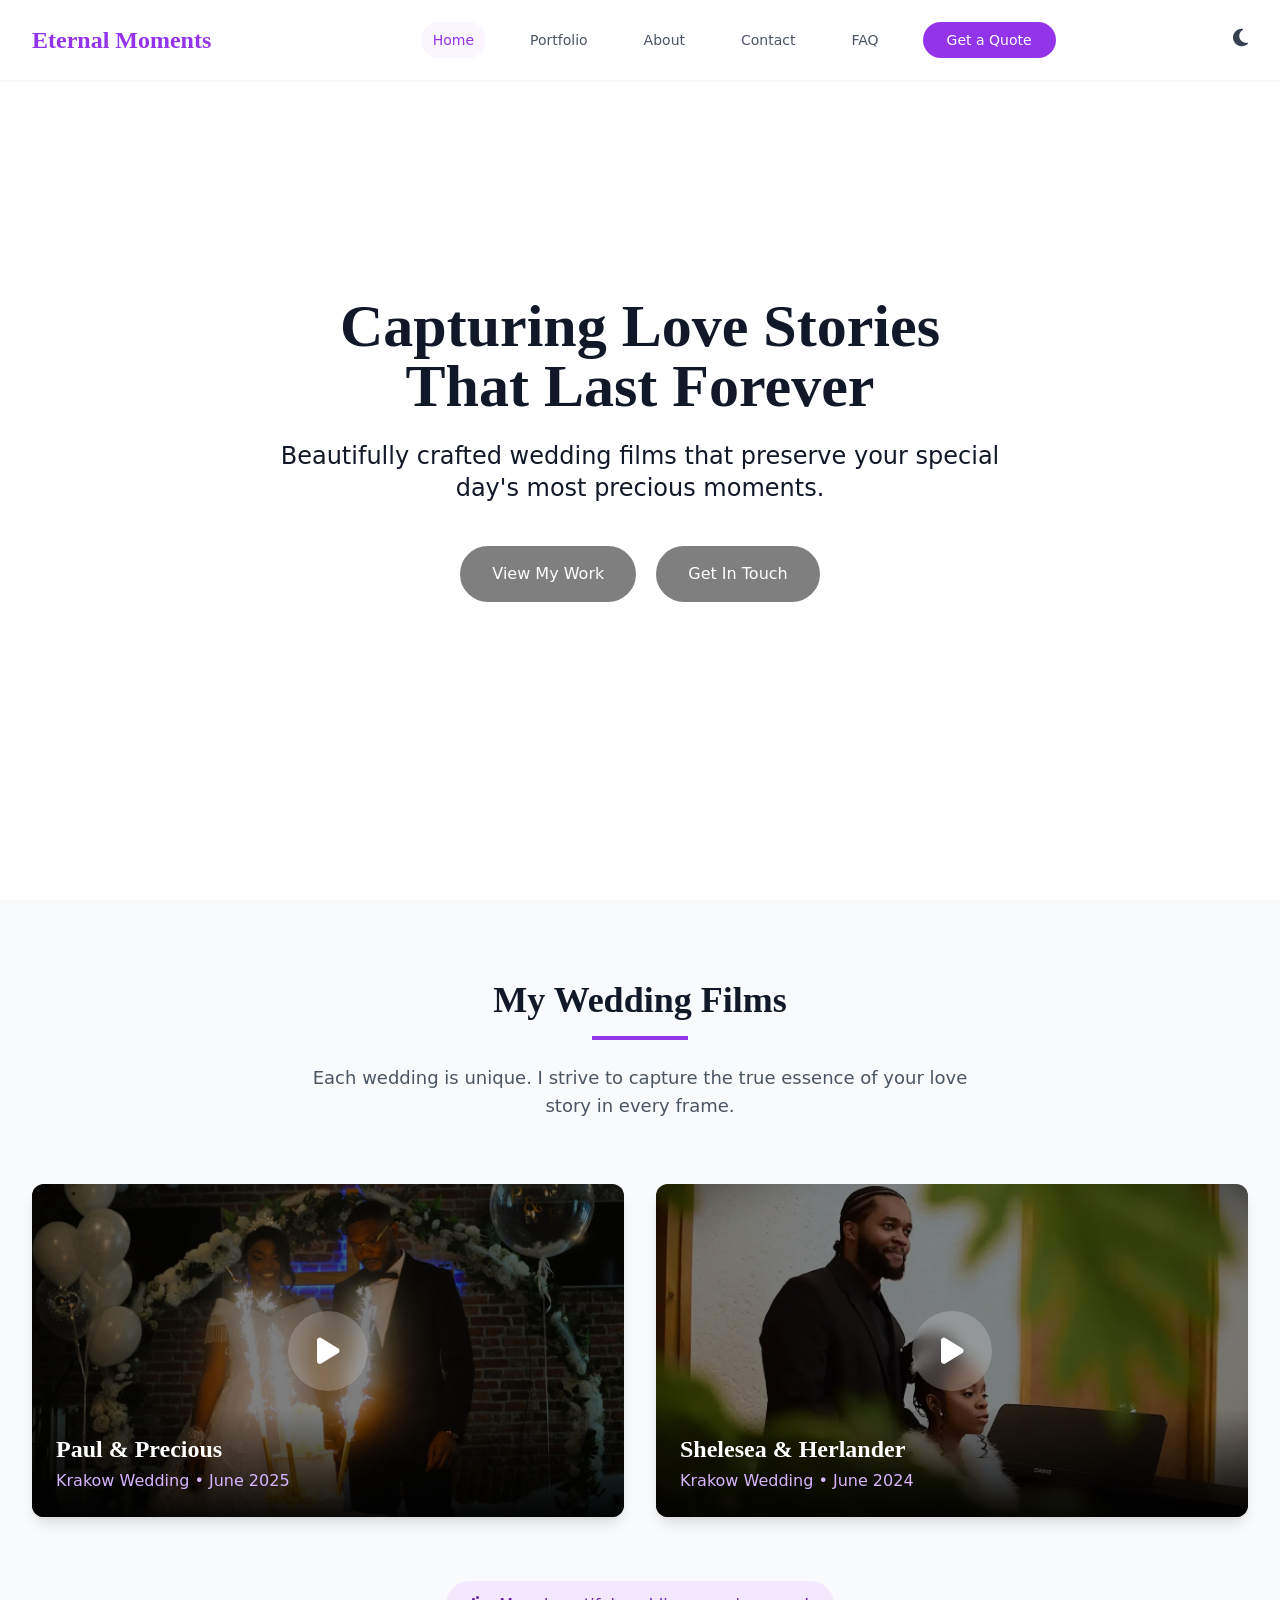
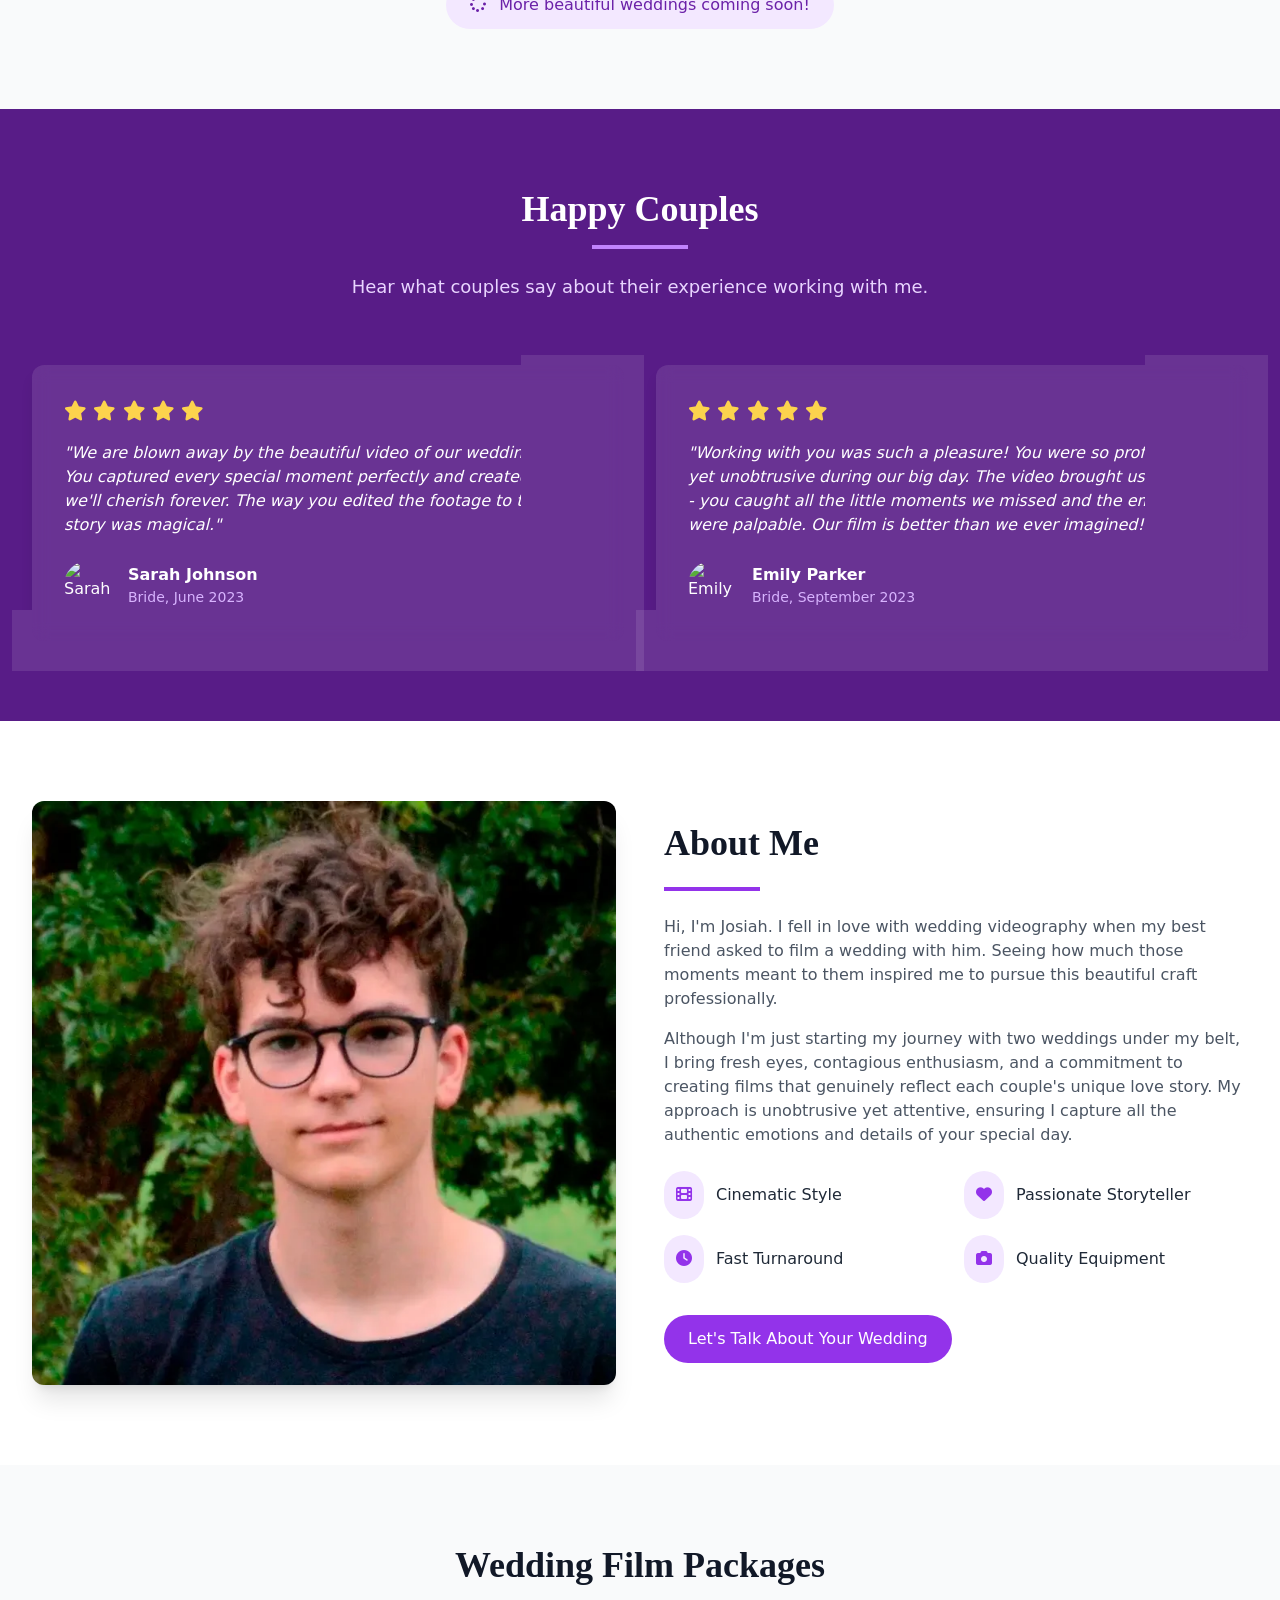
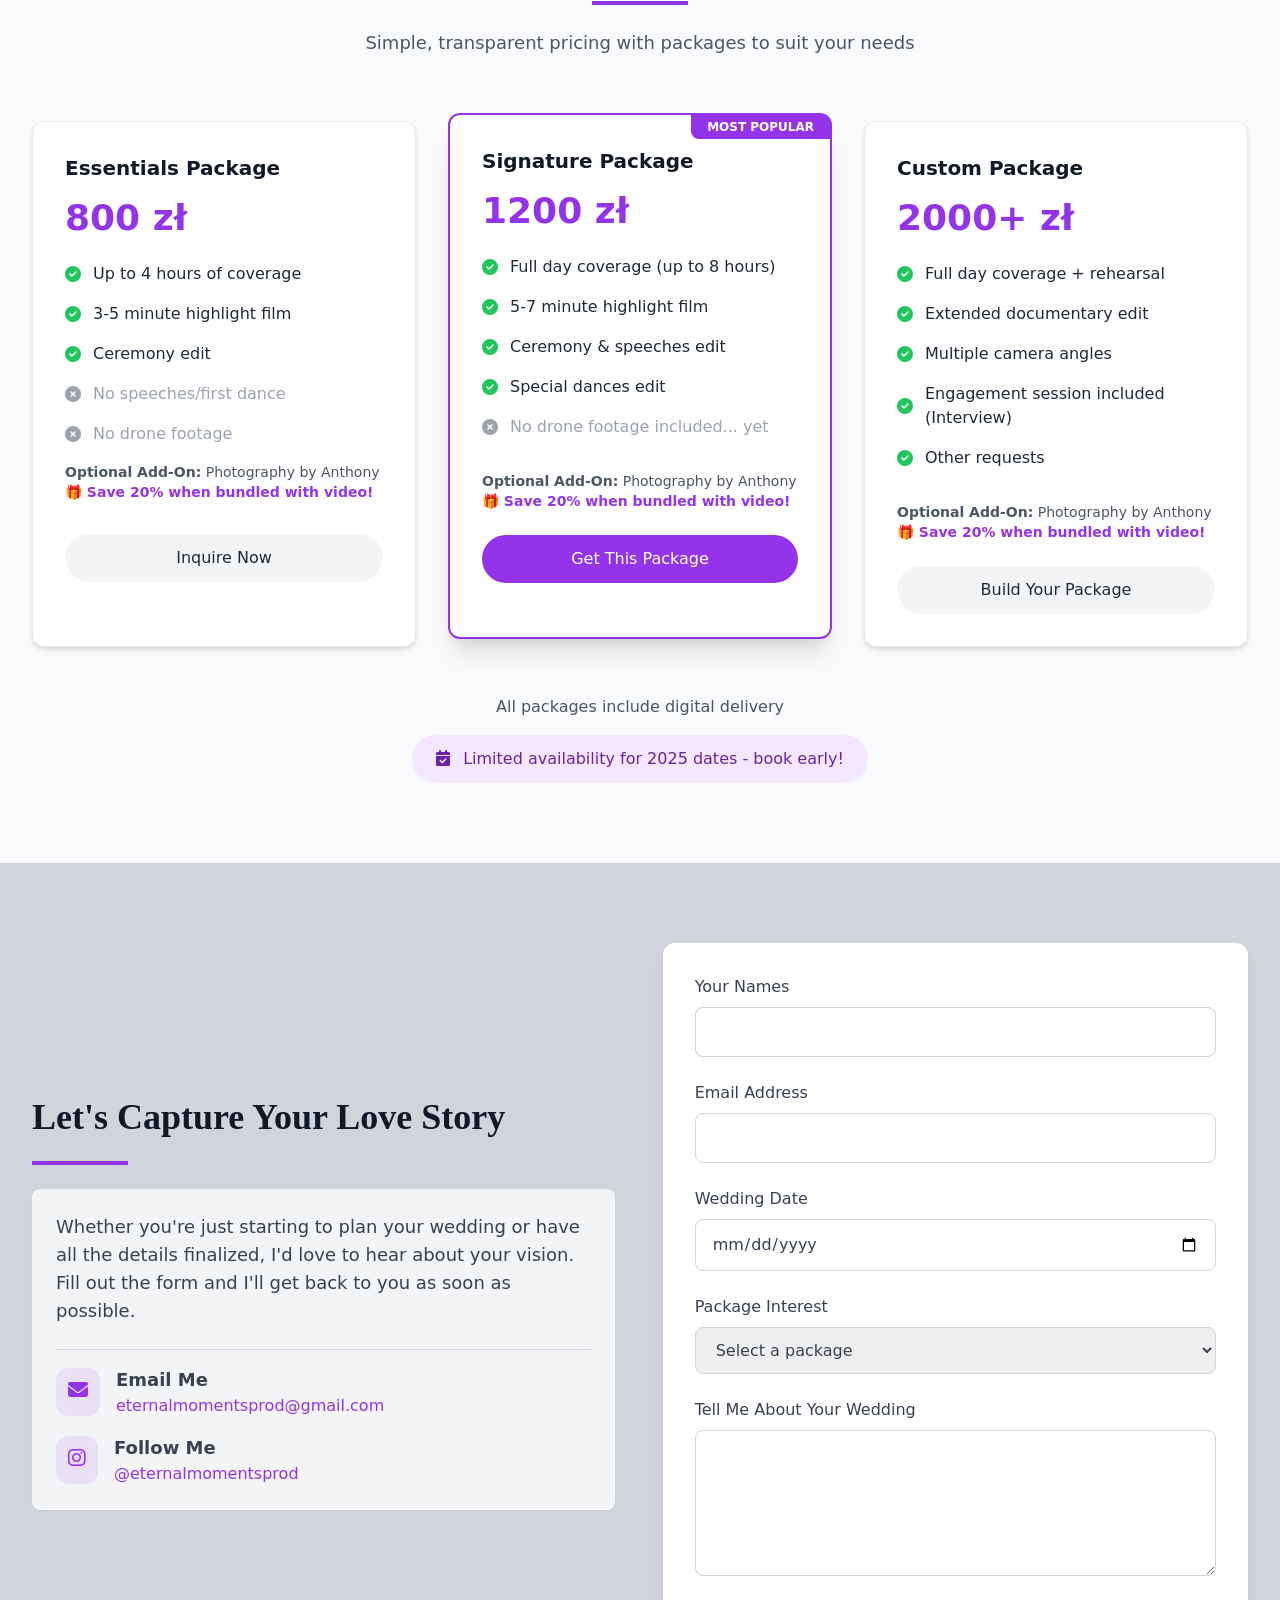
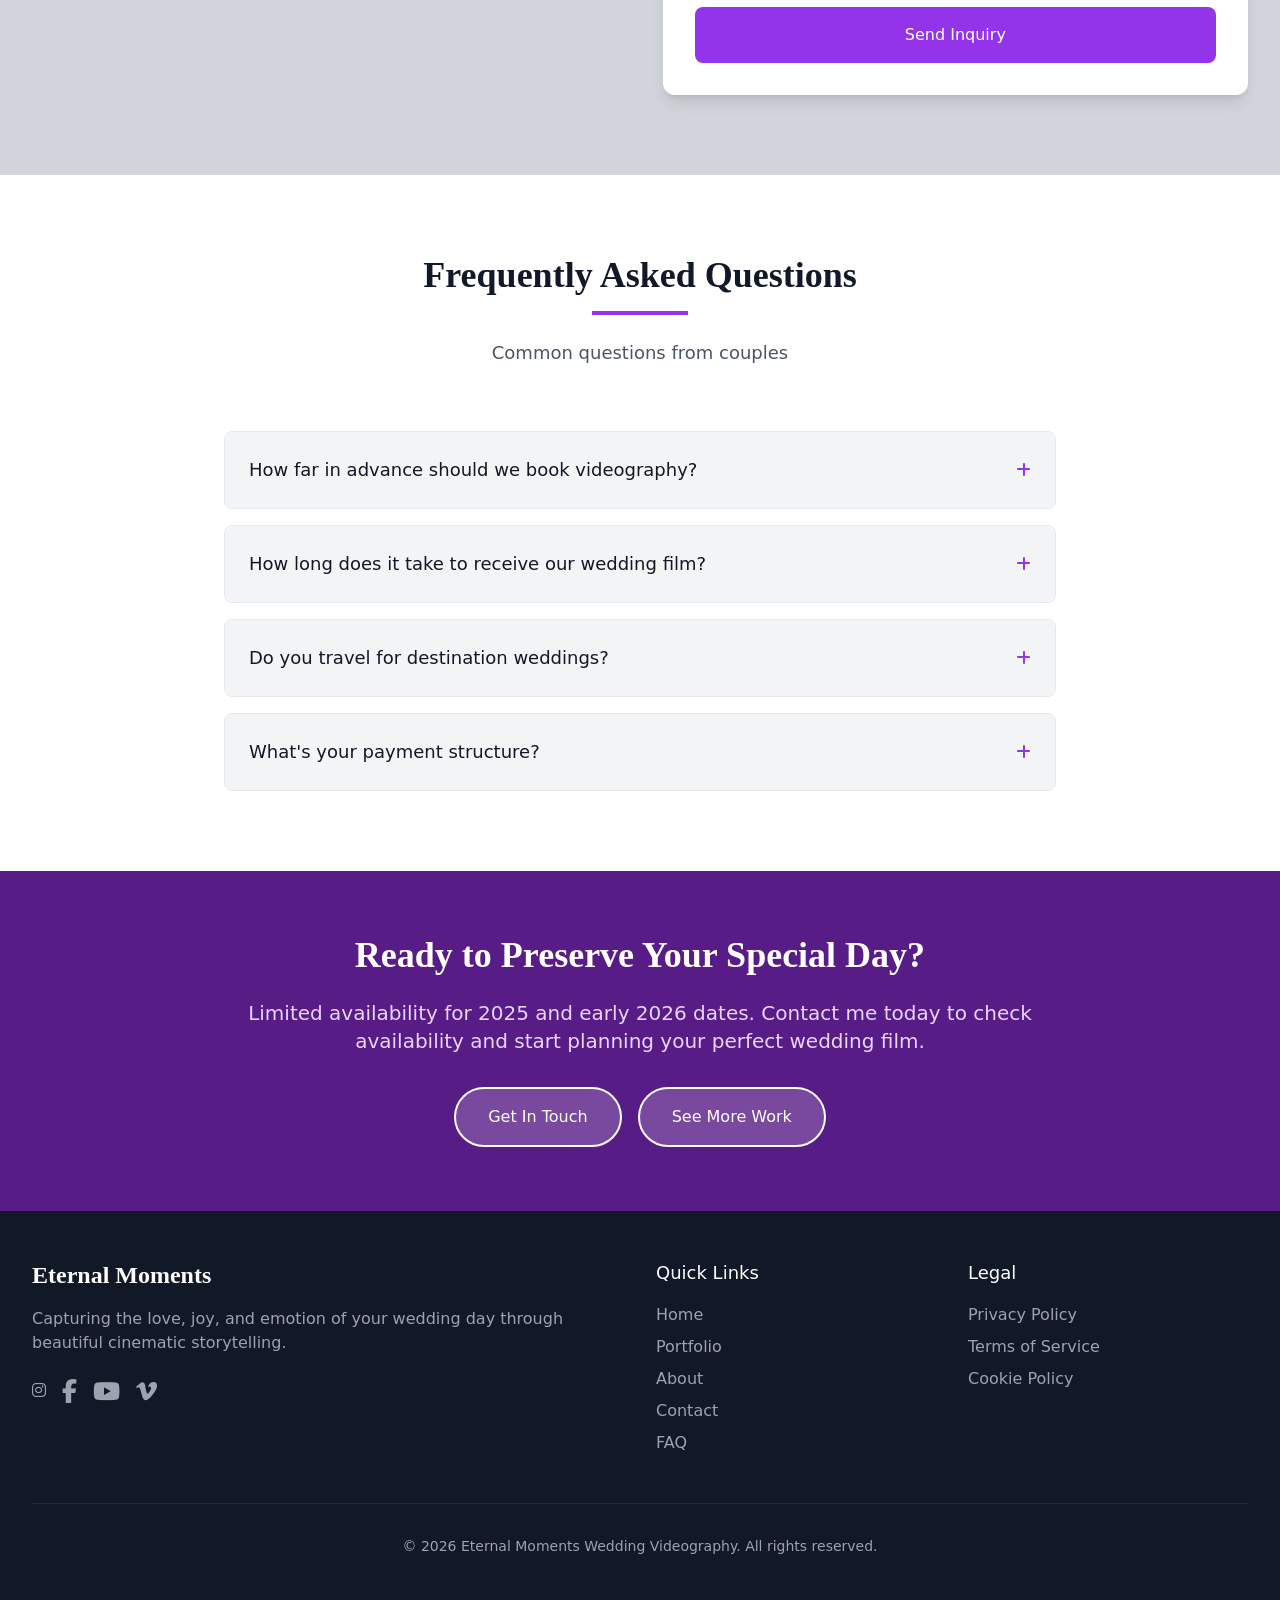
==== index.html @ 4bfccca3 "Add files via upload" ====
<!DOCTYPE html>
<html lang="en">
<head>
    <!-- SEO Meta Tags -->
    <meta name="description" content="Cinematic wedding videography in Krakow, Poland. Eternal Moments captures your love story in stunning detail. Available for destination weddings.">
    <meta name="keywords" content="wedding videographer, Krakow, cinematic wedding film, destination weddings, wedding video Poland, Eternal Moments">
    <meta name="author" content="Josiah at Eternal Moments">
    <meta name="robots" content="index, follow">

    <!-- Open Graph / Facebook -->
    <meta property="og:title" content="Eternal Moments Wedding Videography" />
    <meta property="og:description" content="Cinematic wedding videography based in Krakow. Let's capture your love story." />
    <meta property="og:image" content="https://eternalmomentsprod.github.io/Eternal-Moments/preview.jpg" />
    <meta property="og:url" content="https://eternalmomentsprod.github.io/Eternal-Moments/" />
    <meta property="og:type" content="website" />

    <!-- Twitter -->
    <meta name="twitter:card" content="summary_large_image" />
    <meta name="twitter:title" content="Eternal Moments Wedding Videography" />
    <meta name="twitter:description" content="Cinematic wedding videography in Krakow and beyond." />
    <meta name="twitter:image" content="https://eternalmomentsprod.github.io/Eternal-Moments/preview.webp" />


    <meta charset="UTF-8" />
    <meta name="viewport" content="width=device-width, initial-scale=1.0" />
    <title>Wedding Videographer in Krakow | Eternal Moments Cinematic Films</title>
    <!-- Load custom styles first -->
    <link rel="stylesheet" href="tailwind.css">
    <link rel="stylesheet" href="styles.css">
    


    <link rel="stylesheet" href="https://cdnjs.cloudflare.com/ajax/libs/font-awesome/6.4.0/css/all.min.css" />
</head>
<body class="font-sans bg-black text-white dark:bg-black dark:text-white">

    <!-- Navigation -->
    <nav class="fixed w-full bg-white/90 dark:bg-gray-800 backdrop-blur-sm z-50 shadow-sm">
        <div class="max-w-7xl mx-auto px-4 sm:px-6 lg:px-8">
            <div class="flex justify-between h-20 items-center">
                <div class="flex-shrink-0 flex items-center">
                    <span class="text-2xl font-serif font-bold text-purple-600 dark:text-purple-500" translate="no">Eternal Moments</span>
                </div>
                <div class="hidden md:block">
                    <div class="ml-10 flex items-center space-x-8">
                        <a href="#home" class="nav-link text-gray-600 dark:text-gray-600 rounded-full hover:text-purple-600 dark:hover:text-purple-600 px-3 py-2 text-sm font-medium">Home</a>
                        <a href="#portfolio" class="nav-link text-gray-600 dark:text-gray-600 rounded-full hover:text-purple-600 dark:hover:text-purple-600 px-3 py-2 text-sm font-medium">Portfolio</a>
                        <a href="#about" class="nav-link text-gray-600 dark:text-gray-600 rounded-full hover:text-purple-600 dark:hover:text-purple-600 px-3 py-2 text-sm font-medium">About</a>
                        <a href="#contact" class="nav-link text-gray-600 dark:text-gray-00 rounded-full hover:text-purple-600 dark:hover:text-purple-600 px-3 py-2 text-sm font-medium">Contact</a>
                        <a href="#faq" class="nav-link text-gray-600 dark:text-gray-00 rounded-full hover:text-purple-600 dark:hover:text-purple-600 px-3 py-2 text-sm font-medium">FAQ</a>
                        <a href="#contact" class="bg-purple-600 hover:bg-purple-700 text-white px-6 py-2 rounded-full text-sm font-medium transition duration-300">Get a Quote</a>
                    </div>
                </div>
                <div class="-mr-2 flex items-center space-x-4">
                    <button id="darkModeToggle" aria-label="Toggle dark mode" class="dark-mode-toggle p-2 rounded-md text-gray-700 dark:text-gray-200 hover:text-purple-600 hover:bg-gray-100 dark:hover:bg-gray-700 focus:outline-none">
                        <i class="fas fa-moon text-xl"></i>
                    </button>
                    <button type="button" aria-label="Open mobile menu" class="mobile-menu-button inline-flex items-center justify-center p-2 rounded-md text-gray-700 dark:text-gray-200 hover:text-purple-600 hover:bg-gray-100 dark:hover:bg-gray-700 focus:outline-none md:hidden">
                        <i class="fas fa-bars text-xl"></i>
                    </button>
                </div>
            </div>
        </div>
        
        <!-- Mobile menu -->
        <div class="mobile-menu hidden md:hidden absolute w-full bg-white dark:bg-gray-700 shadow-lg z-50">
            <div class="px-2 pt-2 pb-3 space-y-1 sm:px-3">
                <a href="#home" class="nav-link block px-3 py-2 rounded-md text-base font-medium text-gray-600 hover:text-purple-600 hover:bg-purple-50">Home</a>
                <a href="#portfolio" class="nav-link block px-3 py-2 rounded-md text-base font-medium text-gray-600 hover:text-purple-600 hover:bg-purple-50">Portfolio</a>
                <a href="#about" class="nav-link block px-3 py-2 rounded-md text-base font-medium text-gray-600 hover:text-purple-600 hover:bg-purple-50">About</a>
                <a href="#contact" class="nav-link block px-3 py-2 rounded-md text-base font-medium text-gray-600 hover:text-purple-600 hover:bg-purple-50">Contact</a>
                <a href="#faq" class="nav-link block px-3 py-2 rounded-md text-base font-medium text-gray-600 hover:text-purple-600 hover:bg-purple-50">FAQ</a>
                <a href="#contact" class="nav-link block px-3 py-2 rounded-md text-base font-medium text-gray-600 hover:text-purple-600 hover:bg-purple-50">Get a Quote</a>
            </div>
        </div>
    </nav>

    <!-- Hero Section -->
    <header id="home" class="relative min-h-screen flex items-center justify-center">
        <div class="absolute inset-0 bg-black/30 dark:bg-black/70">
             <div class="absolute inset-0 bg-gradient-to-br 
                from-white/5 via-black/20 to-black/40 
                dark:from-black/60 dark:via-black/70 dark:to-black/90 
                mix-blend-overlay">
            </div>  
        </div>


        <!-- Container Wrap -->
        <div class="relative z-10 w-full">
            <div class="max-w-7xl mx-auto px-4 sm:px-6 lg:px-8 text-center">
            <h1 class="text-4xl md:text-5xl lg:text-6xl font-serif font-bold text-gray-900 dark:text-white mb-6 leading-tight" translate="no">
                Capturing Love Stories <br>That Last Forever
            </h1>
            <p class="text-xl md:text-2xl text-gray-900 dark:text-white mb-10 max-w-3xl mx-auto">
                Beautifully crafted wedding films that preserve your special day's most precious moments.
            </p>
            <div class="flex flex-col sm:flex-row justify-center gap-4">
                <a href="#portfolio" class="px-8 bg-black/50 py-4 black:bg-white/50 hover:bg-purple-600 backdrop-blur text-white rounded-full font-medium transition duration-300 border-2 border-white">
                View My Work
                </a>
                <a href="#contact" class="px-8 bg-black/50 py-4 black:bg-white/50 hover:bg-purple-600 backdrop-blur text-white rounded-full font-medium transition duration-300 border-2 border-white">
                Get In Touch
                </a>
            </div>
            </div>
        </div>

  <div class="absolute bottom-12 left-1/2 transform -translate-x-1/2 animate-bounce">
    <a href="#portfolio" class="text-white" aria-label="Jump to Portfolio section">
        <span class="sr-only">Portfolio</span>
        <i class="fas fa-chevron-down text-2xl"></i>
    </a>
  </div>
</header>

    <!-- Portfolio Section -->
    <section id="portfolio" class="py-20 bg-gray-50 dark:bg-gray-800 text-gray-800 dark:text-gray-100">
        <div class="max-w-7xl mx-auto px-4 sm:px-6 lg:px-8">
            <div class="text-center mb-16">
                <h2 class="text-3xl md:text-4xl font-serif font-bold text-gray-900 dark:text-white mb-4">My Wedding Films</h2>
                <div class="w-24 h-1 bg-purple-600 mx-auto mb-6"></div>
                <p class="text-lg text-gray-600 dark:text-gray-400 max-w-2xl mx-auto">
                    Each wedding is unique. I strive to capture the true essence of your love story in every frame.
                </p>
            </div>
            
            <div class="grid grid-cols-1 md:grid-cols-2 gap-8">
                <!-- Wedding 1 -->
                <div class="video-preview relative rounded-xl overflow-hidden shadow-lg bg-gray-100">
                    <img src="images/paul-precious.webp" 
                          alt="Paul & Precious Wedding" width="1280" height="720" loading="lazy">
                    <div class="absolute inset-0 bg-black/50 flex items-center justify-center">
                        <button class="play-btn relative" aria-label="Play video: Paul & Precious" onclick="openModal('paul-precious-video')">
                            <div class="w-20 h-20 bg-white/20 backdrop-blur rounded-full flex items-center justify-center">
                                <i class="fas fa-play text-3xl text-white"></i>
                            </div>
                        </button>
                    </div>
                    <div class="absolute bottom-0 left-0 right-0 p-6 text-white bg-gradient-to-t from-black/90 to-transparent dark:from-black/70">
                        <h3 class="text-2xl font-serif font-bold mb-1">Paul & Precious</h3>
                        <p class="text-purple-300">Krakow Wedding • June 2025</p>
                    </div>
                </div>
                
                <!-- Wedding 2 -->
                <div class="video-preview relative rounded-xl overflow-hidden shadow-lg bg-gray-100">
                    <img src="images/shelsea-herlander.webp" 
                         alt="Shelesea & Herlander" width="1280" height="720" loading="lazy">
                    <div class="absolute inset-0 bg-black/50 flex items-center justify-center">
                        <button class="play-btn relative" aria-label="Play video: Shelesea & Herlander" onclick="openModal('Shelesea & Herlander')">
                            <div class="w-20 h-20 bg-white/20 backdrop-blur rounded-full flex items-center justify-center">
                                <i class="fas fa-play text-3xl text-white"></i>
                            </div>
                        </button>
                    </div>
                    <div class="absolute bottom-0 left-0 right-0 p-6 text-white bg-gradient-to-t from-black/90 to-transparent dark:from-black/70">
                        <h3 class="text-2xl font-serif font-bold mb-1">Shelesea & Herlander</h3>
                        <p class="text-purple-300">Krakow Wedding • June 2024</p>
                    </div>
                </div>
            </div>
            
            <!-- Coming Soon Placeholder -->
            <div class="text-center mt-16">
                <div class="inline-block px-6 py-3 bg-purple-100 text-purple-800 rounded-full font-medium">
                    <i class="fas fa-spinner fa-spin mr-2"></i> More beautiful weddings coming soon!
                </div>
            </div>
        </div>
    </section>

    <!-- Testimonials Section -->
    <section class="py-20 bg-purple-900 text-white dark:bg-purple-950 dark:text-white">
        <div class="max-w-7xl mx-auto px-4 sm:px-6 lg:px-8">
            <div class="text-center mb-16">
                <h2 class="text-3xl md:text-4xl font-serif font-bold mb-4">Happy Couples</h2>
                <div class="w-24 h-1 bg-purple-400 mx-auto mb-6"></div>
                <p class="text-lg text-purple-200 max-w-2xl mx-auto">
                    Hear what couples say about their experience working with me.
                </p>
            </div>
            
            <div class="grid grid-cols-1 md:grid-cols-2 gap-8">
                <div class="bg-white/10 backdrop-blur p-8 rounded-xl shadow-lg hover:shadow-xl transition duration-300 dark:bg-white/5">
                    <div class="flex items-center mb-4">
                        <div class="text-amber-300 text-xl mr-1">
                            <i class="fas fa-star"></i>
                            <i class="fas fa-star"></i>
                            <i class="fas fa-star"></i>
                            <i class="fas fa-star"></i>
                            <i class="fas fa-star"></i>
                        </div>
                    </div>
                    <p class="italic text-white mb-6">
                        "We are blown away by the beautiful video of our wedding day! You captured every special moment perfectly and created a film we'll cherish forever. The way you edited the footage to tell our story was magical."
                    </p>
                    <div class="flex items-center">
                        <img class="w-12 h-12 rounded-full mr-4 object-cover" src="https://randomuser.me/api/portraits/women/43.jpg" alt="Sarah">
                        <div>
                            <h4 class="font-bold">Sarah Johnson</h4>
                            <p class="text-purple-300 text-sm">Bride, June 2023</p>
                        </div>
                    </div>
                </div>
                
                <div class="bg-white/10 backdrop-blur p-8 rounded-xl shadow-lg hover:shadow-xl transition duration-300 dark:bg-white/5">

                    <div class="flex items-center mb-4">
                        <div class="text-amber-300 text-xl mr-1">
                            <i class="fas fa-star"></i>
                            <i class="fas fa-star"></i>
                            <i class="fas fa-star"></i>
                            <i class="fas fa-star"></i>
                            <i class="fas fa-star"></i>
                        </div>
                    </div>
                    <p class="italic text-white mb-6">
                        "Working with you was such a pleasure! You were so professional yet unobtrusive during our big day. The video brought us to tears - you caught all the little moments we missed and the emotions were palpable. Our film is better than we ever imagined!"
                    </p>
                    <div class="flex items-center">
                        <img class="w-12 h-12 rounded-full mr-4 object-cover" src="https://randomuser.me/api/portraits/women/65.jpg" alt="Emily">
                        <div>
                            <h4 class="font-bold">Emily Parker</h4>
                            <p class="text-purple-300 text-sm">Bride, September 2023</p>
                        </div>
                    </div>
                </div>
            </div>
        </div>
    </section>

    <!-- About Section -->
    <section id="about" class="py-20 bg-white dark:bg-gray-900 text-gray-800 dark:text-gray-100">
        <div class="max-w-7xl mx-auto px-4 sm:px-6 lg:px-8">
            <div class="md:flex items-center gap-12">
                <div class="md:w-1/2 mb-10 md:mb-0">
                    <img src="images/videographer.webp" 
                         alt="Videographer working" width="720" height="720" loading="lazy" class="w-full h-auto rounded-xl shadow-xl">
                </div>
                <div class="md:w-1/2">
                    <h2 class="text-3xl md:text-4xl font-serif font-bold text-gray-900 dark:text-white mb-6">About Me</h2>
                    <div class="w-24 h-1 bg-purple-600 mb-6"></div>
                    <p class="text-gray-600 dark:text-gray-300 mb-4">
                        Hi, I'm Josiah. I fell in love with wedding videography when my best friend asked to film a wedding with him. Seeing how much those moments meant to them inspired me to pursue this beautiful craft professionally.
                    </p>
                    <p class="text-gray-600 dark:text-gray-300 mb-6">
                        Although I'm just starting my journey with two weddings under my belt, I bring fresh eyes, contagious enthusiasm, and a commitment to creating films that genuinely reflect each couple's unique love story. My approach is unobtrusive yet attentive, ensuring I capture all the authentic emotions and details of your special day.
                    </p>
                    <div class="grid grid-cols-2 gap-4 mb-8">
                        <div class="flex items-center">
                            <div class="bg-purple-100 p-3 rounded-full mr-3 dark:bg-purple-800/30">
                                <i class="fas fa-film text-purple-600"></i>
                            </div>
                            <span class="font-medium">Cinematic Style</span>
                        </div>
                        <div class="flex items-center">
                            <div class="bg-purple-100 p-3 rounded-full mr-3 dark:bg-purple-800/30">
                                <i class="fas fa-heart text-purple-600"></i>
                            </div>
                            <span class="font-medium">Passionate Storyteller</span>
                        </div>
                        <div class="flex items-center">
                            <div class="bg-purple-100 p-3 rounded-full mr-3 dark:bg-purple-800/30">
                                <i class="fas fa-clock text-purple-600"></i>
                            </div>
                            <span class="font-medium">Fast Turnaround</span>
                        </div>
                        <div class="flex items-center">
                            <div class="bg-purple-100 p-3 rounded-full mr-3 dark:bg-purple-800/30">
                                <i class="fas fa-camera text-purple-600"></i>
                            </div>
                            <span class="font-medium">Quality Equipment</span>
                        </div>
                    </div>
                    <a href="#contact" class="inline-block px-6 py-3 bg-purple-600 hover:bg-purple-700 text-white rounded-full font-medium transition duration-300">
                        Let's Talk About Your Wedding
                    </a>
                </div>
            </div>
        </div>
    </section>

    <!-- Pricing Section -->
    <section class="py-20 bg-gray-50 dark:bg-gray-800 text-gray-800 dark:text-gray-100">
        <div class="max-w-7xl mx-auto px-4 sm:px-6 lg:px-8">
            <div class="text-center mb-16">
                <h2 class="text-3xl md:text-4xl font-serif font-bold text-gray-900 dark:text-white mb-4">Wedding Film Packages</h2>
                <div class="w-24 h-1 bg-purple-600 mx-auto mb-6"></div>
                <p class="text-lg text-gray-600 dark:text-gray-200 max-w-2xl mx-auto">
                    Simple, transparent pricing with packages to suit your needs
                </p>
            </div>
            
            <div class="grid grid-cols-1 md:grid-cols-3 gap-8">
                <div class="bg-white p-8 rounded-xl shadow-md hover:shadow-xl transition duration-300 border border-gray-200 dark:bg-gray-800 dark:border-gray-700">
                    <h3 class="text-xl font-bold text-gray-900 dark:text-gray-200 mb-4">Essentials Package</h3>
                    <div class="text-4xl font-bold text-purple-600 mb-6">800 zł</div>
                    <ul class="space-y-4 mb-8">
                        <li class="flex items-center">
                            <i class="fas fa-check-circle text-green-500 mr-3"></i>
                            <span>Up to 4 hours of coverage</span>
                        </li>
                        <li class="flex items-center">
                            <i class="fas fa-check-circle text-green-500 mr-3"></i>
                            <span>3-5 minute highlight film</span>
                        </li>
                        <li class="flex items-center">
                            <i class="fas fa-check-circle text-green-500 mr-3"></i>
                            <span>Ceremony edit</span>
                        </li>
                        <li class="flex items-center text-gray-400">
                            <i class="fas fa-times-circle mr-3"></i>
                            <span>No speeches/first dance</span>
                        </li>
                        <li class="flex items-center text-gray-400">
                            <i class="fas fa-times-circle mr-3"></i>
                            <span>No drone footage</span>
                        </li>
                    <div class="text-sm text-gray-600 dark:text-gray-300 mb-6">
                        <strong>Optional Add-On:</strong> Photography by Anthony<br>
                        <span class="text-purple-600 font-semibold">🎁 Save 20% when bundled with video!</span>
                    </div>
                    </ul>
                    <a href="#contact" class="block w-full bg-gray-100 dark:bg-gray-700 hover:bg-purple-600 dark:hover:bg-purple-600 hover:text-white text-center px-6 py-3 rounded-full font-medium transition duration-300">
                        Inquire Now
                    </a>
                </div>
                
                <div class="bg-white p-8 rounded-xl shadow-xl ... border-2 border-purple-600 transform -translate-y-2 dark:bg-gray-800 dark:border-purple-400">
                    <div class="absolute top-0 right-0 bg-purple-600 text-white text-xs font-bold px-4 py-1 rounded-bl-lg rounded-tr-lg">
                        MOST POPULAR
                    </div>
                    <h3 class="text-xl font-bold text-gray-900 dark:text-white mb-4">Signature Package</h3>
                    <div class="text-4xl font-bold text-purple-600 mb-6">1200 zł</div>
                    <ul class="space-y-4 mb-8">
                        <li class="flex items-center">
                            <i class="fas fa-check-circle text-green-500 mr-3"></i>
                            <span>Full day coverage (up to 8 hours)</span>
                        </li>
                        <li class="flex items-center">
                            <i class="fas fa-check-circle text-green-500 mr-3"></i>
                            <span>5-7 minute highlight film</span>
                        </li>
                        <li class="flex items-center">
                            <i class="fas fa-check-circle text-green-500 mr-3"></i>
                            <span>Ceremony & speeches edit</span>
                        </li>
                        <li class="flex items-center">
                            <i class="fas fa-check-circle text-green-500 mr-3"></i>
                            <span>Special dances edit</span>
                        </li>
                        <li class="flex items-center text-gray-400">
                            <i class="fas fa-times-circle mr-3"></i>
                            <span>No drone footage included... yet</span>
                        </li>
                    </ul>
                    <div class="text-sm text-gray-600 dark:text-gray-300 mb-6">
                        <strong>Optional Add-On:</strong> Photography by Anthony<br>
                        <span class="text-purple-600 font-semibold">🎁 Save 20% when bundled with video!</span>
                    </div>
                    <a href="#contact" class="block w-full bg-purple-600 hover:bg-purple-700 text-white text-center px-6 py-3 rounded-full font-medium transition duration-300">
                        Get This Package
                    </a>
                </div>
                
                <div class="bg-white p-8 rounded-xl shadow-md hover:shadow-xl transition duration-300 border border-gray-200 dark:bg-gray-800 dark:border-gray-700">
                    <h3 class="text-xl font-bold text-gray-900 dark:text-gray-200 mb-4">Custom Package</h3>
                    <div class="text-4xl font-bold text-purple-600 mb-6">2000+ zł</div>
                    <ul class="space-y-4 mb-8">
                        <li class="flex items-center">
                            <i class="fas fa-check-circle text-green-500 mr-3"></i>
                            <span>Full day coverage + rehearsal</span>
                        </li>
                        <li class="flex items-center">
                            <i class="fas fa-check-circle text-green-500 mr-3"></i>
                            <span>Extended documentary edit</span>
                        </li>
                        <li class="flex items-center">
                            <i class="fas fa-check-circle text-green-500 mr-3"></i>
                            <span>Multiple camera angles</span>
                        </li>
                        <li class="flex items-center">
                            <i class="fas fa-check-circle text-green-500 mr-3"></i>
                            <span>Engagement session included (Interview)</span>
                        </li>
                        <li class="flex items-center">
                            <i class="fas fa-check-circle text-green-500 mr-3"></i>
                            <span>Other requests</span>
                        </li>
                    </ul>
                    <div class="text-sm text-gray-600 dark:text-gray-300 mb-6">
                        <strong>Optional Add-On:</strong> Photography by Anthony<br>
                        <span class="text-purple-600 font-semibold">🎁 Save 20% when bundled with video!</span>
                    </div>
                    <a href="#contact" class="block w-full bg-gray-100 dark:bg-gray-700 hover:bg-purple-600 dark:hover:bg-purple-600 hover:text-white text-center px-6 py-3 rounded-full font-medium transition duration-300">
                        Build Your Package
                    </a>
                </div>
            </div>
            
            <div class="text-center mt-12 text-gray-600 dark:text-gray-300">
                <p class="mb-4">All packages include digital delivery</p>
                <div class="inline-block px-6 py-3 bg-purple-100 text-purple-800 rounded-full font-medium">
                    <i class="fas fa-calendar-check mr-2"></i> Limited availability for 2025 dates - book early!
                </div>
            </div>
        </div>
    </section>

    <!-- Contact Section -->
    <section id="contact" class="py-20 bg-gray-300 text-white dark:bg-gray-900">
        <div class="max-w-7xl mx-auto px-4 sm:px-6 lg:px-8">
            <div class="md:flex gap-12 items-center">
                <div class="md:w-1/2 mb-12 md:mb-0">
                    <h2 class="text-3xl md:text-4xl font-serif font-bold text-gray-900 dark:text-gray-100 mb-6">Let's Capture Your Love Story</h2>
                    <div class="w-24 h-1 bg-purple-600 mb-6"></div>
                    <div class="bg-gray-100 dark:bg-gray-800 backdrop-blur-sm p-6 rounded-lg shadow-sm mb-8">
                        <p class="text-lg text-gray-700 dark:text-gray-200 mb-6 font-medium">
                            Whether you're just starting to plan your wedding or have all the details finalized, I'd love to hear about your vision. Fill out the form and I'll get back to you as soon as possible.
                        </p>
                        
                        <div class="space-y-4 border-t border-gray-300 dark:border-gray-600 pt-4">
                            <div class="flex items-center">
                                <div class="bg-purple-600/10 p-3 rounded-xl mr-4 text-purple-600">
                                    <i class="fas fa-envelope text-xl"></i>
                                </div>
                                <div>
                                    <h4 class="font-bold text-lg text-gray-700 dark:text-gray-200">Email Me</h4>
                                    <a href="mailto:contact@eternalmoments.com" class="text-purple-600 hover:text-purple-800 font-medium">eternalmomentsprod@gmail.com</a>
                                </div>
                            </div>
                            
                            <div class="flex items-center">
                                <div class="bg-purple-600/10 p-3 rounded-xl mr-4 text-purple-600" aria-hidden="true">
                                    <i class="fab fa-instagram text-xl" aria-hidden="true"></i>
                                </div>
                                <div>
                                    <h3 class="font-bold text-lg text-gray-700 dark:text-gray-200">Follow Me</h3>
                                    <a 
                                    href="https://www.instagram.com/eternalmomentsprod" 
                                    target="_blank" 
                                    rel="noopener noreferrer" 
                                    class="text-purple-600 hover:text-purple-800 font-medium"
                                    aria-label="Follow Eternal Moments on Instagram">
                                    @eternalmomentsprod
                                    </a>
                                </div>
                            </div>

                        </div>
                    </div>
                </div>
                
                <div class="md:w-1/2 bg-white dark:bg-gray-800 p-8 rounded-xl shadow-lg">
                    <form id="contactForm" action="https://formsubmit.co/eternalmomentsprod@gmail.com" method="POST">
                        <input type="hidden" name="_subject" value="New Wedding Videography Inquiry">
                        <input type="text" name="_honey" style="display:none">
                        <input type="hidden" name="_captcha" value="false">
                        <input type="hidden" name="_next" value="https://eternalmomentsprod.github.io/Eternal-Moments/thankyou.html">
                        <div id="formSuccess" class="hidden text-green-600 text-center mt-4 font-medium">
                            Message sent! We'll get back to you soon.
                        </div>
                        <div class="mb-6">
                            <label for="name" class="block text-gray-700 dark:text-gray-200 font-medium mb-2">Your Names</label>
                            <input type="text" id="name" name="name" required class="w-full px-4 py-3 border border-gray-300 dark:border-gray-600 rounded-lg focus:outline-none focus:ring-2 focus:ring-purple-600 focus:border-transparent dark:bg-gray-700 dark:text-white">
                        </div>
                        <div class="mb-6">
                            <label for="email" class="block text-gray-700 dark:text-gray-200 font-medium mb-2">Email Address</label>
                            <input type="email" id="email" name="email" required class="w-full px-4 py-3 border border-gray-300 dark:border-gray-600 rounded-lg focus:outline-none focus:ring-2 focus:ring-purple-600 focus:border-transparent dark:bg-gray-700 dark:text-white">
                        </div>
                        <div class="mb-6">
                            <label for="date" class="block text-gray-700 dark:text-gray-200 font-medium mb-2">Wedding Date</label>
                            <input type="date" id="date" name="date" class="w-full px-4 py-3 border border-gray-300 dark:border-gray-600 rounded-lg focus:outline-none focus:ring-2 focus:ring-purple-600 focus:border-transparent text-gray-700 dark:bg-gray-700 dark:text-white">
                        </div>
                        <div class="mb-6">
                            <label for="package" class="block text-gray-700 dark:text-gray-200 font-medium mb-2">Package Interest</label>
                            <select id="package" name="package" class="w-full px-4 py-3 border border-gray-300 dark:border-gray-600 rounded-lg focus:outline-none focus:ring-2 focus:ring-purple-600 focus:border-transparent text-gray-700 dark:bg-gray-700 dark:text-white">
                                <option value="">Select a package</option>
                                <option value="Essentials">Essentials Package ($200)</option>
                                <option value="Signature">Signature Package ($300)</option>
                                <option value="Custom">Custom Package ($500+)</option>
                                <option value="Not sure">Not sure - would like recommendations</option>
                            </select>
                        </div>
                        <div class="mb-6">
                            <label for="message" class="block text-gray-700 dark:text-gray-200 font-medium mb-2">Tell Me About Your Wedding</label>
                            <textarea id="message" name="message" rows="5" class="w-full px-4 py-3 border border-gray-300 dark:border-gray-600 rounded-lg focus:outline-none focus:ring-2 focus:ring-purple-600 focus:border-transparent dark:bg-gray-700 dark:text-white"></textarea>
                        </div>
                        <button type="submit" class="w-full bg-purple-600 hover:bg-purple-700 text-white px-6 py-4 rounded-lg font-medium transition duration-300">
                            <span class="submit-text">Send Inquiry</span>
                            <span class="loading hidden">
                                <i class="fas fa-spinner fa-spin mr-2"></i> Sending...
                            </span>
                        </button>
                    </form>
                </div>
            </div>
        </div>
    </section>

    <!-- FAQ Section -->
    <section id="faq" class="py-20 bg-white dark:bg-gray-900 text-gray-800 dark:text-gray-100">
        <div class="max-w-4xl mx-auto px-4 sm:px-6 lg:px-8">
            <div class="text-center mb-16">
                <h2 class="text-3xl md:text-4xl font-serif font-bold text-gray-900 dark:text-gray-100 mb-4">Frequently Asked Questions</h2>
                <div class="w-24 h-1 bg-purple-600 mx-auto mb-6"></div>
                <p class="text-lg text-gray-600 dark:text-gray-300 max-w-2xl mx-auto">
                    Common questions from couples
                </p>
            </div>
            
            <div class="space-y-4">
                <div class="border border-gray-200 dark:border-gray-600 rounded-lg overflow-hidden">
                    <button class="faq-question w-full text-left p-6 bg-gray-100 hover:bg-gray-200 dark:hover:bg-gray-700 dark:bg-gray-800 transition duration-300 flex justify-between items-center">
                        <span class="text-lg font-medium text-gray-900 dark:text-gray-100 dark:text-gray-100">How far in advance should we book videography?</span>
                        <i class="fas fa-plus text-purple-600 transition-transform duration-300"></i>
                    </button>
                    <div class="faq-answer hidden p-6 bg-white dark:bg-gray-900 dark:text-gray-200">
                        <p class="text-gray-600 dark:text-gray-300">
                            I recommend booking as soon as you have your wedding date and venue secured to ensure availability. Popular dates (especially weekends in summer and fall) often book 2-3 months in advance. That said, I sometimes have last-minute availability, so don't hesitate to inquire even if your wedding is coming up soon.
                        </p>
                    </div>
                </div>
                
                <div class="border border-gray-200 dark:border-gray-600 rounded-lg overflow-hidden">
                    <button class="faq-question w-full text-left p-6 bg-gray-100 hover:bg-gray-200 dark:hover:bg-gray-700 dark:bg-gray-800 transition duration-300 flex justify-between items-center">
                        <span class="text-lg font-medium text-gray-900 dark:text-gray-100 dark:text-gray-100">How long does it take to receive our wedding film?</span>
                        <i class="fas fa-plus text-purple-600 transition-transform duration-300"></i>
                    </button>
                    <div class="faq-answer hidden p-6 bg-white dark:bg-gray-900 dark:text-gray-200">
                        <p class="text-gray-600 dark:text-gray-300">
                            My current turnaround time is 6-8 weeks for the highlight film and 8-10 weeks for any additional edits (ceremony, speeches, dances). I pride myself on delivering beautiful films in less time than many competitors while still maintaining my high standards for quality. You'll receive a digital preview first and have the opportunity to request minor tweaks if needed.
                        </p>
                    </div>
                </div>
                
                <div class="border border-gray-200 dark:border-gray-600 rounded-lg overflow-hidden">
                    <button class="faq-question w-full text-left p-6 bg-gray-100 hover:bg-gray-200 dark:hover:bg-gray-700 dark:bg-gray-800 transition duration-300 flex justify-between items-center">
                        <span class="text-lg font-medium text-gray-900 dark:text-gray-100 dark:text-gray-100">Do you travel for destination weddings?</span>
                        <i class="fas fa-plus text-purple-600 transition-transform duration-300"></i>
                    </button>
                    <div class="faq-answer hidden p-6 bg-white dark:bg-gray-900 dark:text-gray-200">
                        <p class="text-gray-600 dark:text-gray-300">
                            Absolutely! I love destination weddings. Travel within 50 KM is included in my packages. Beyond that, I charge reasonable travel fees depending on location. I base in Krakow Poland, I require the couple to cover transportation. I'll handle all equipment logistics and provide you with beautiful footage no matter where you say "I do."
                        </p>
                    </div>
                </div>
                
                <div class="border border-gray-200 dark:border-gray-600 rounded-lg overflow-hidden">
                    <button class="faq-question w-full text-left p-6 bg-gray-100 hover:bg-gray-200 dark:hover:bg-gray-700 dark:bg-gray-800 transition duration-300 flex justify-between items-center">
                        <span class="text-lg font-medium text-gray-900 dark:text-gray-100 dark:text-gray-100">What's your payment structure?</span>
                        <i class="fas fa-plus text-purple-600 transition-transform duration-300"></i>
                    </button>
                    <div class="faq-answer hidden p-6 bg-white dark:bg-gray-900 dark:text-gray-200">
                        <p class="text-gray-600 dark:text-gray-300">
                            To secure your date, I require a 30% non-refundable deposit with a signed contract. The second payment of 30% is due 90 days before your wedding, and the final 40% balance is due 14 days prior to your wedding date. I accept all major credit cards, PayPal, bank transfers, and checks. For destination weddings, travel costs may be required upfront when traveling.
                        </p>
                    </div>
                </div>
            </div>
        </div>
    </section>

    <!-- CTA Section -->
    <section class="py-16 bg-purple-900 dark:bg-purple-900 text-white">
        <div class="max-w-4xl mx-auto px-4 sm:px-6 lg:px-8 text-center">
            <h2 class="text-3xl md:text-4xl font-serif font-bold mb-6">Ready to Preserve Your Special Day?</h2>
            <p class="text-xl text-purple-200 mb-8">
                Limited availability for 2025 and early 2026 dates. Contact me today to check availability and start planning your perfect wedding film.
            </p>
            <div class="flex flex-col sm:flex-row justify-center gap-4">
                <a href="#portfolio" class="px-8 py-4 bg-white/20 hover:bg-white/30 backdrop-blur text-white rounded-full font-medium transition duration-300 border-2 border-white">
                    Get In Touch
                </a>
                <a href="#portfolio" class="px-8 py-4 bg-white/20 hover:bg-white/30 backdrop-blur text-white rounded-full font-medium transition duration-300 border-2 border-white">
                    See More Work
                </a>
            </div>
        </div>
    </section>

    
    <!-- Footer -->
   <footer class="bg-gray-900 dark:bg-black text-gray-400 dark:text-gray-300 py-12">
    <div class="max-w-7xl mx-auto px-4 sm:px-6 lg:px-8">
        <div class="grid grid-cols-1 md:grid-cols-4 gap-8">
            <div class="md:col-span-2">
                <h3 class="text-2xl font-serif font-bold text-white mb-4" translate="no">Eternal Moments</h3>
                <p class="mb-6">
                    Capturing the love, joy, and emotion of your wedding day through beautiful cinematic storytelling.
                </p>
                <div class="flex space-x-4">
                    <a 
                        href="https://www.instagram.com/eternalmomentsprod"
                        target="_blank"
                        rel="noopener noreferrer"
                        aria-label="Instagram"
                        class="text-gray-400 hover:text-purple-400 transition duration-300 dark:text-gray-300 dark:hover:text-white">
                    <i class="fab fa-instagram" aria-hidden="true"></i>
                    <span class="sr-only">Instagram</span>
                    </a>

                        <a href="#" class="text-gray-400 hover:text-white transition duration-300 dark:text-gray-300 dark:hover:text-white">
                            <i class="fab fa-facebook-f text-2xl"></i>
                        </a>
                        <a href="#" class="text-gray-400 hover:text-white transition duration-300 dark:text-gray-300 dark:hover:text-white">
                            <i class="fab fa-youtube text-2xl"></i>
                        </a>
                        <a href="#" class="text-gray-400 hover:text-white transition duration-300 dark:text-gray-300 dark:hover:text-white">
                            <i class="fab fa-vimeo-v text-2xl"></i>
                    </a>
                </div>
            </div>
                
                <div>
                    <h4 class="text-white font-medium text-lg mb-4" translate="no">Quick Links</h4>
                    <ul class="space-y-2">
                        <li><a href="#home" class="hover:text-white transition duration-300" translate="no">Home</a></li>
                        <li><a href="#portfolio" class="hover:text-white transition duration-300" translate="no">Portfolio</a></li>
                        <li><a href="#about" class="hover:text-white transition duration-300" translate="no">About</a></li>
                        <li><a href="#contact" class="hover:text-white transition duration-300" translate="no">Contact</a></li>
                        <li><a href="#faq" class="hover:text-white transition duration-300" translate="no">FAQ</a></li>
                    </ul>
                </div>
                
                <div>
                    <h4 class="text-white font-medium text-lg mb-4" translate="no">Legal</h4>
                    <ul class="space-y-2">
                        <li><a href="privacy.html" class="hover:text-white transition duration-300" translate="no">Privacy Policy</a></li>
                        <li><a href="terms.html" class="hover:text-white transition duration-300" translate="no">Terms of Service</a></li>
                        <li><a href="cookies.html" class="hover:text-white transition duration-300" translate="no">Cookie Policy</a></li>
                    </ul>
                </div>
            </div>
            
            <div class="border-t border-gray-800 mt-12 pt-8 text-sm text-center">
                <p translate="no">
                    <span id="copyright-year"></span> Eternal Moments Wedding Videography. All rights reserved.
                </p>
            </div>
        </div>
    </footer>


    <!-- Video Modal -->
    <div id="videoModal" role="dialog" aria-modal="true" aria-label="Video Preview Modal"
        class="fixed inset-0 z-50 hidden bg-black/90 flex items-center justify-center">
    
    <div class="relative w-full mx-4" style="max-width: 90vw; max-height: 90vh">
        <button onclick="closeModal()" class="absolute -top-12 -right-12 bg-white rounded-full w-10 h-10 flex items-center justify-center z-50 hover:bg-gray-100 transition duration-300 md:-top-4 md:-right-4">
        <i class="fas fa-times text-gray-900 text-xl" aria-hidden="true"></i>
        <span class="sr-only">Close video</span>
        </button>

        <div class="aspect-w-16 aspect-h-9 w-full relative" style="padding-bottom: 56.25%">
        <iframe id="modalVideo" class="absolute top-0 left-0 w-full h-full" frameborder="0" allowfullscreen></iframe>
        </div>
    </div>
    </div>


    <!-- Success Modal (optional) -->
    <div id="successModal" class="hidden fixed inset-0 overflow-y-auto z-50">
        <div class="min-h-screen flex items-center justify-center p-4">
        <div class="w-full max-w-md bg-white rounded-xl shadow-2xl p-8 relative">
            <button onclick="closeSuccessModal()" class="absolute top-4 right-4 text-gray-500 hover:text-gray-700">
            <i class="fas fa-times text-xl"></i>
            </button>
            <div class="text-center">
            <div class="mx-auto flex items-center justify-center h-16 w-16 rounded-full bg-green-100">
                <i class="fas fa-check text-green-600 text-2xl"></i>
            </div>
            <h3 class="text-2xl font-bold text-gray-900 mt-5 mb-2">Thank you!</h3>
            <p class="text-gray-600 mb-6">Your message has been sent successfully.</p>
            <button onclick="closeSuccessModal()" class="w-full bg-purple-600 hover:bg-purple-700 text-white px-6 py-3 rounded-lg font-medium transition duration-300">
                Continue Browsing
            </button>
            </div>
        </div>
        </div>
    </div>

    <!-- Your custom JavaScript (burger menu, dark mode, form logic) -->
    <script defer src="script.js"></script>

</body>
</html>
---- styles.css ----
/* Smooth video hover */
.video-preview {
  transition: all 0.3s ease;
}
.video-preview:hover {
  transform: scale(1.03);
  box-shadow: 0 10px 25px rgba(0, 0, 0, 0.2);
}

/* Hero overlay style */
.hero-overlay {
  background: rgba(0, 0, 0, 0.5);
}

/* Custom scrollbar */
::-webkit-scrollbar { width: 8px; }
::-webkit-scrollbar-track { background: #f1f1f1; }
::-webkit-scrollbar-thumb {
  background: #c084fc;
  border-radius: 4px;
}
::-webkit-scrollbar-thumb:hover { background: #9333ea; }

/* Dark mode styles */
.dark body {
  background-color: #111827;
  color: #f3f4f6;
}

/* Play-button pulse animation */
@keyframes pulse {
  0% { transform: scale(1); }
  50% { transform: scale(1.1); }
  100% { transform: scale(1); }
}
.play-btn:hover {
  animation: pulse 1.5s infinite;
}

.sr-only {
  position: absolute;
  width: 1px;
  height: 1px;
  padding: 0;
  margin: -1px;
  overflow: hidden;
  clip: rect(0, 0, 0, 0);
  white-space: nowrap;
  border: 0;
}

.hero-overlay {
  @apply absolute inset-0 bg-gradient-to-br 
          from-black/50 via-black/30 to-transparent 
          dark:from-black/80 dark:via-black/60 dark:to-black/30 
          transition-all duration-500;
}
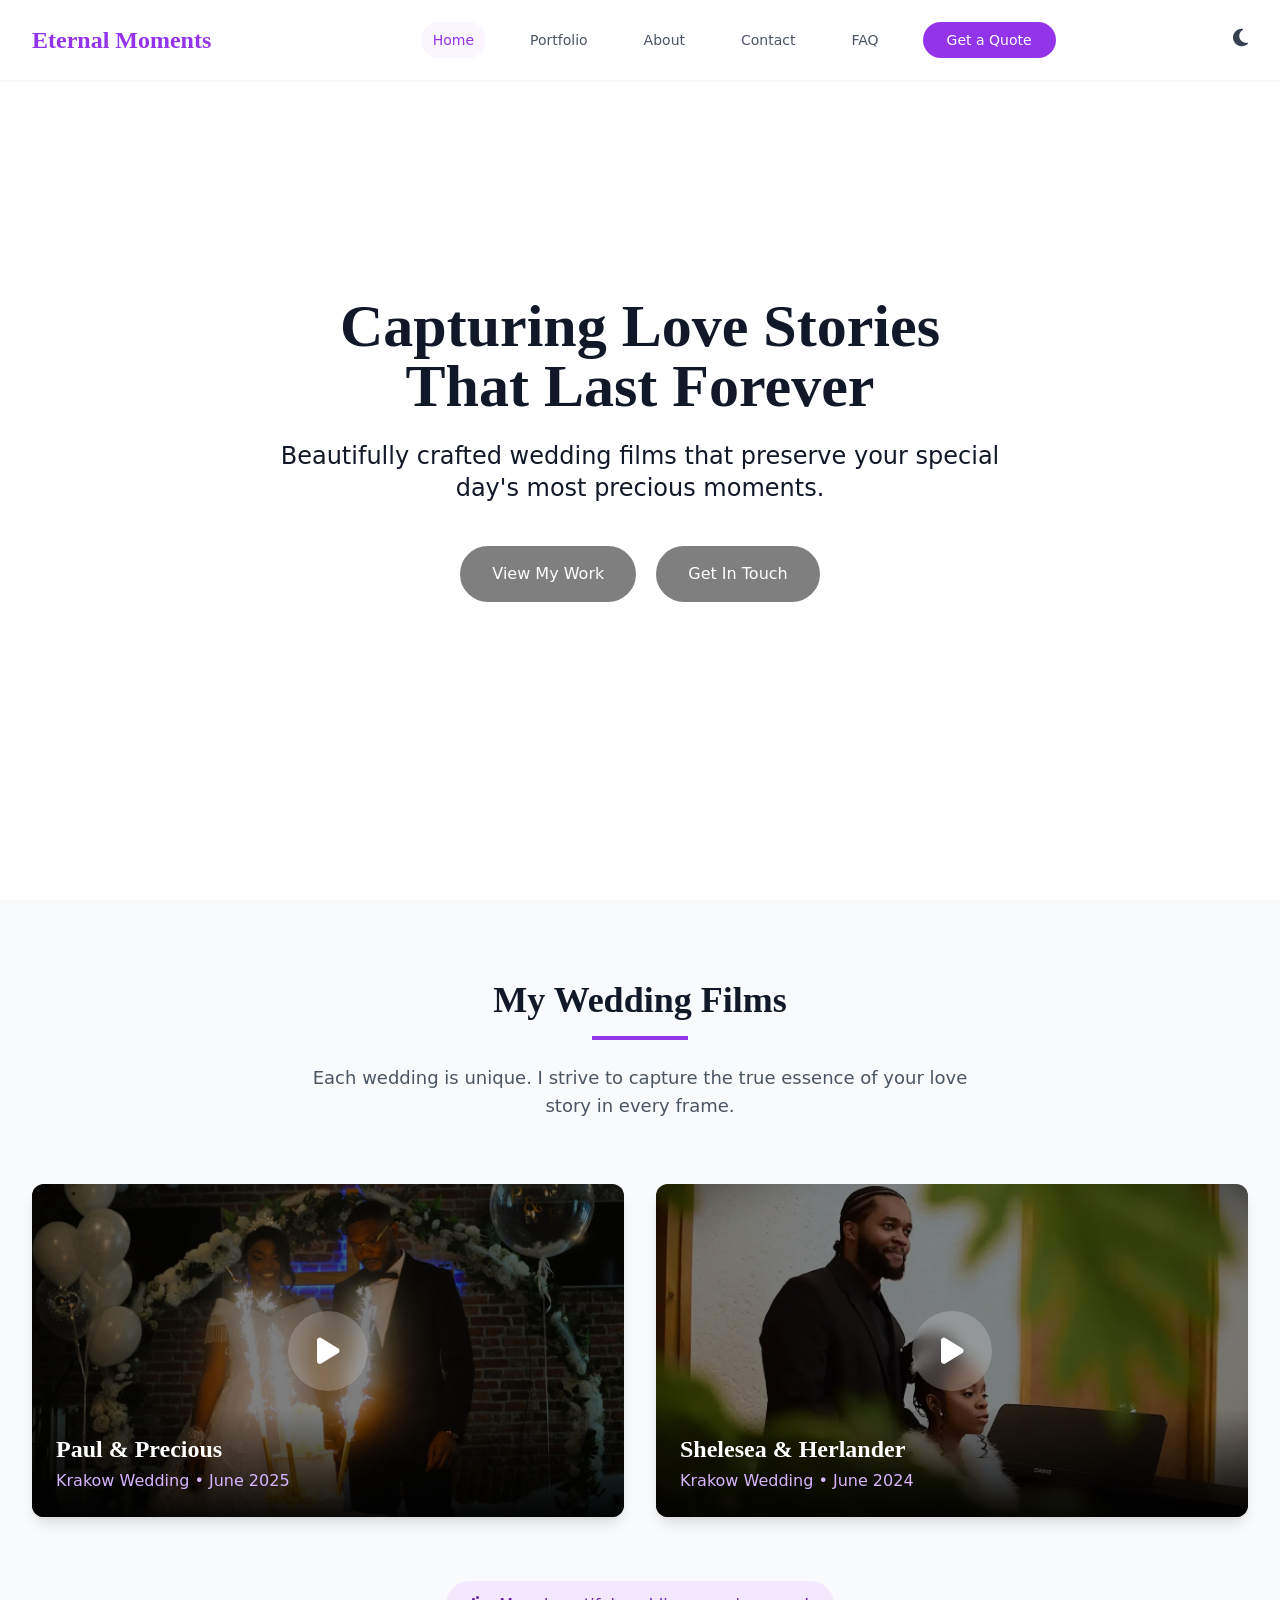
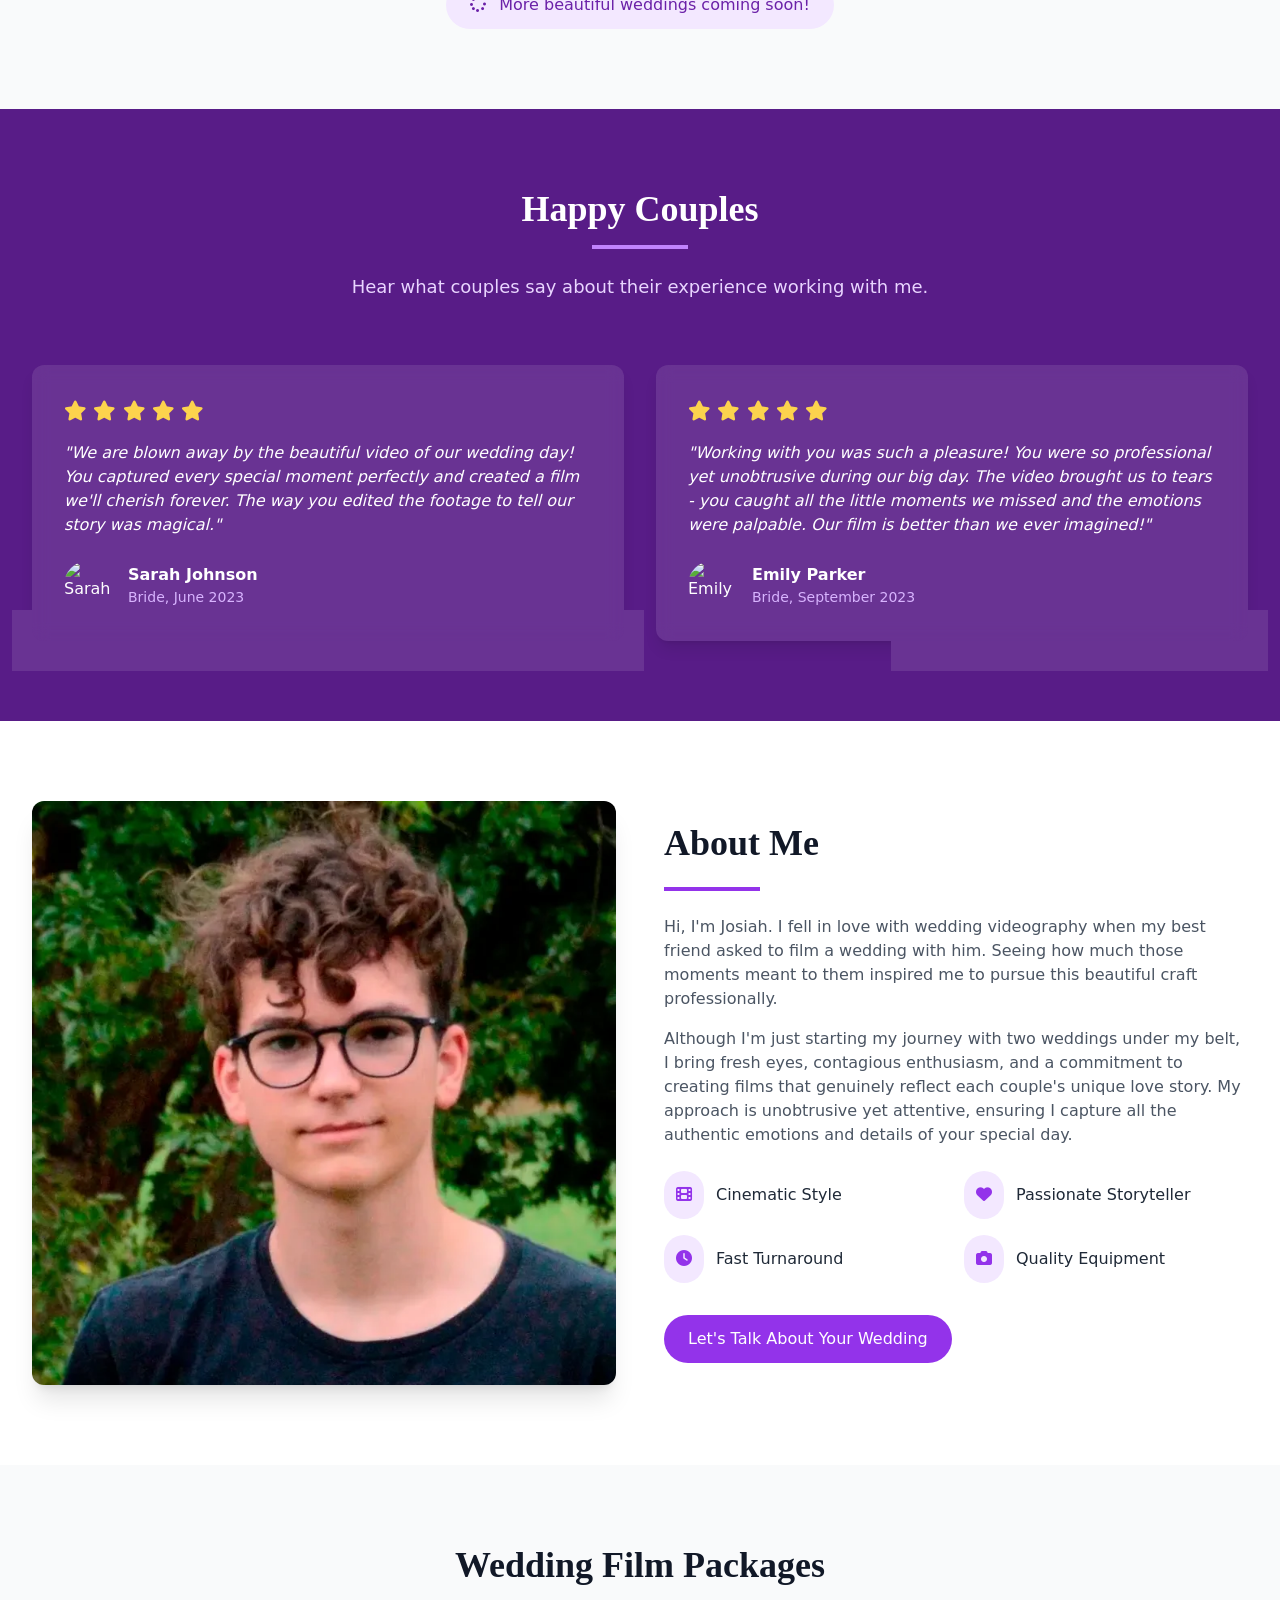
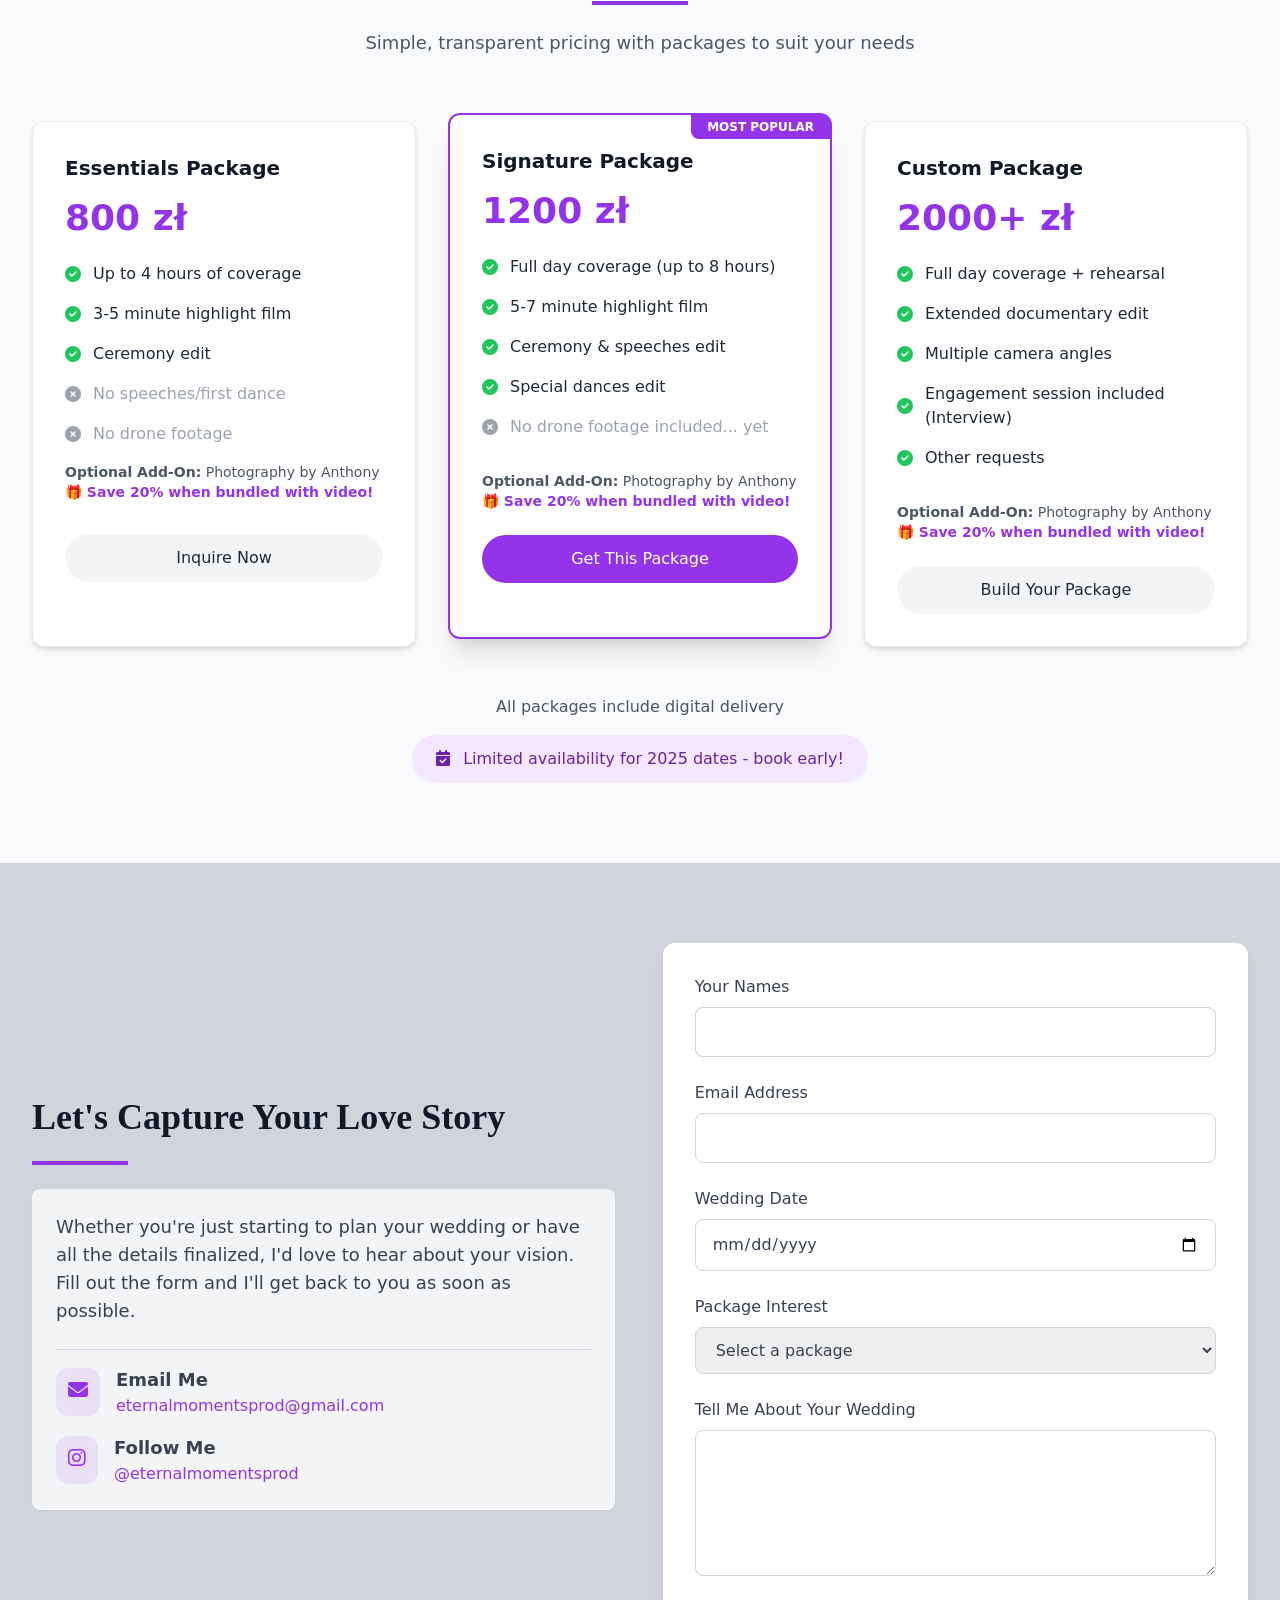
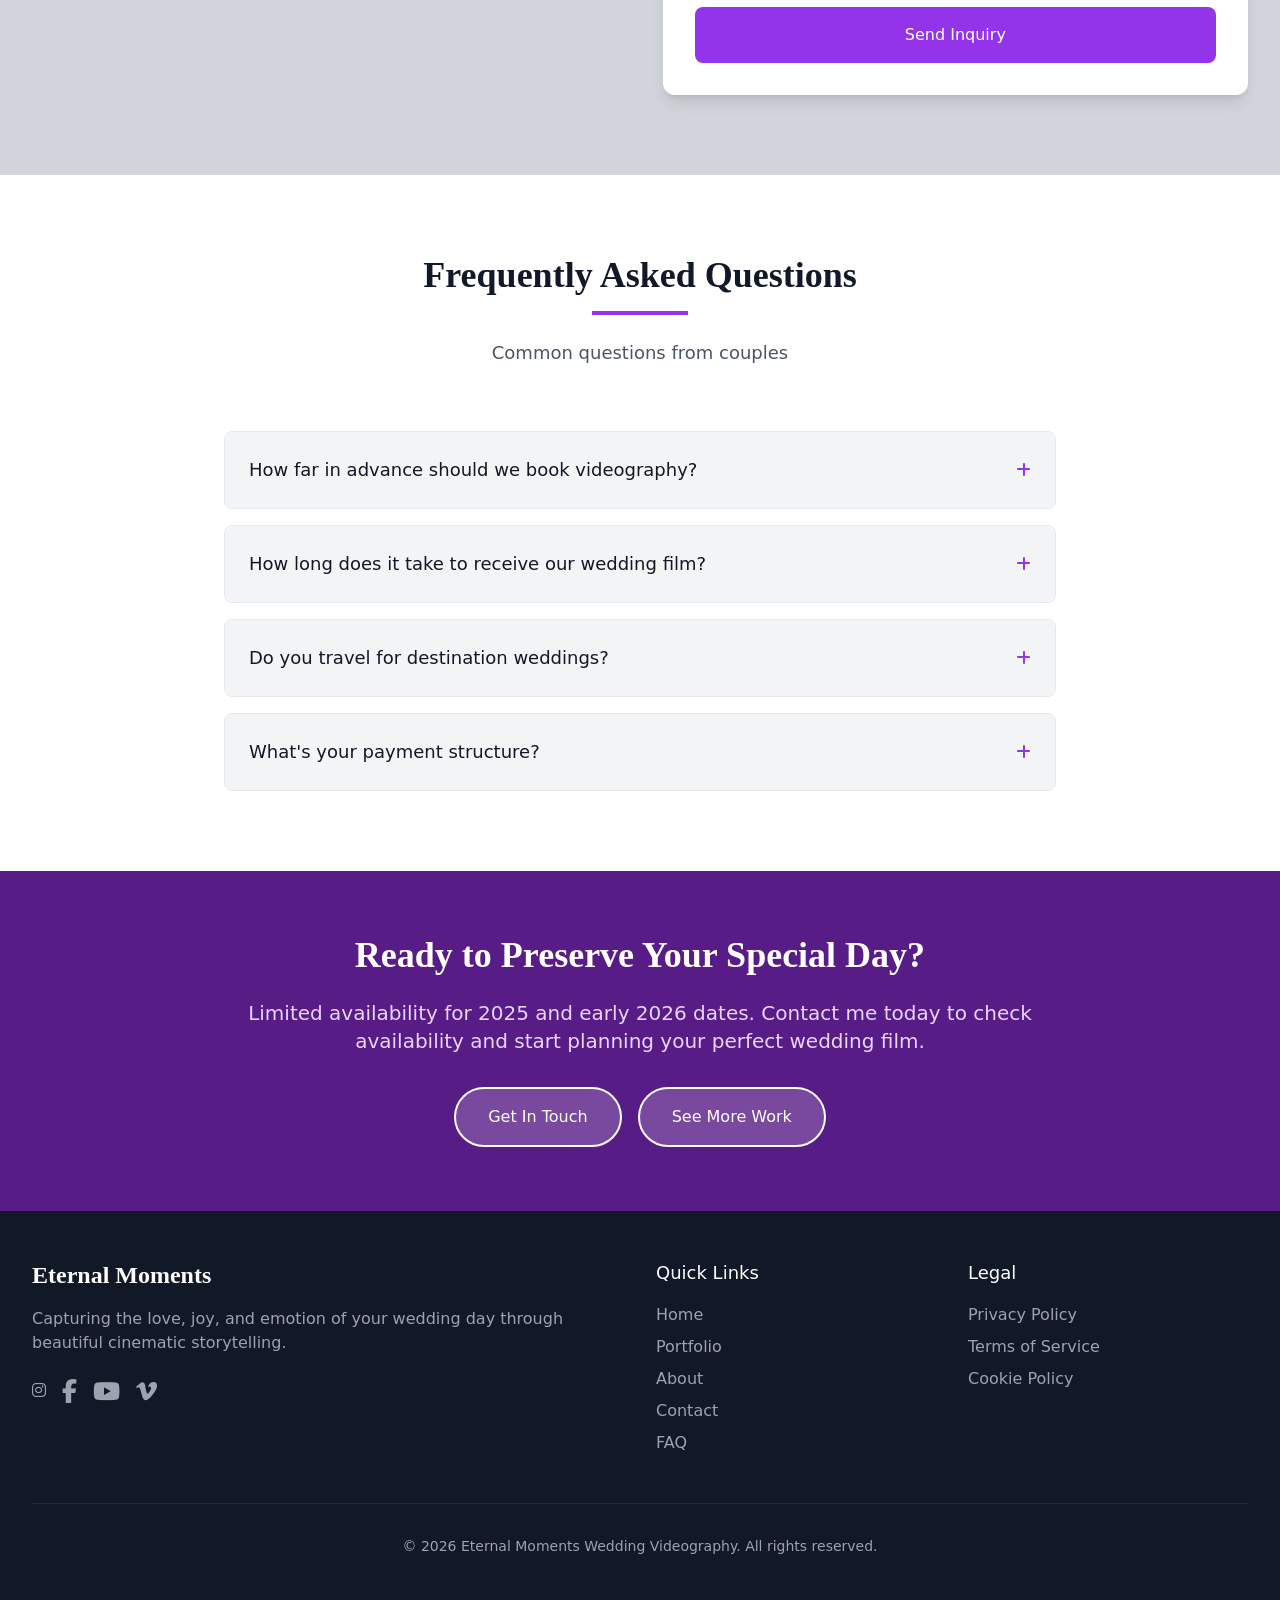
==== commit 19a8720a: "Update index.html" ====
--- a/index.html
+++ b/index.html
@@ -65,12 +65,12 @@
         <!-- Mobile menu -->
         <div class="mobile-menu hidden md:hidden absolute w-full bg-white dark:bg-gray-700 shadow-lg z-50">
             <div class="px-2 pt-2 pb-3 space-y-1 sm:px-3">
-                <a href="#home" class="nav-link block px-3 py-2 rounded-md text-base font-medium text-gray-600 hover:text-purple-600 hover:bg-purple-50">Home</a>
-                <a href="#portfolio" class="nav-link block px-3 py-2 rounded-md text-base font-medium text-gray-600 hover:text-purple-600 hover:bg-purple-50">Portfolio</a>
-                <a href="#about" class="nav-link block px-3 py-2 rounded-md text-base font-medium text-gray-600 hover:text-purple-600 hover:bg-purple-50">About</a>
-                <a href="#contact" class="nav-link block px-3 py-2 rounded-md text-base font-medium text-gray-600 hover:text-purple-600 hover:bg-purple-50">Contact</a>
-                <a href="#faq" class="nav-link block px-3 py-2 rounded-md text-base font-medium text-gray-600 hover:text-purple-600 hover:bg-purple-50">FAQ</a>
-                <a href="#contact" class="nav-link block px-3 py-2 rounded-md text-base font-medium text-gray-600 hover:text-purple-600 hover:bg-purple-50">Get a Quote</a>
+                <a href="#home" class="nav-link block px-3 py-2 rounded-md text-base font-medium text-gray-800 dark:text-gray-300 hover:text-purple-600 hover:bg-purple-50">Home</a>
+                <a href="#portfolio" class="nav-link block px-3 py-2 rounded-md text-base font-medium text-gray-800 dark:text-gray-300 hover:text-purple-600 hover:bg-purple-50">Portfolio</a>
+                <a href="#about" class="nav-link block px-3 py-2 rounded-md text-base font-medium text-gray-800 dark:text-gray-300 hover:text-purple-600 hover:bg-purple-50">About</a>
+                <a href="#contact" class="nav-link block px-3 py-2 rounded-md text-base font-medium text-gray-800 dark:text-gray-300 hover:text-purple-600 hover:bg-purple-50">Contact</a>
+                <a href="#faq" class="nav-link block px-3 py-2 rounded-md text-base font-medium text-gray-800 dark:text-gray-300 hover:text-purple-600 hover:bg-purple-50">FAQ</a>
+                <a href="#contact" class="block px-6 py-3 rounded-full text-base font-medium text-white bg-purple-600 hover:bg-purple-700 dark:bg-purple-600 hover:bg-purple-700 transition duration-300 text-center">Get a Quote</a>
             </div>
         </div>
     </nav>
@@ -106,13 +106,13 @@
             </div>
         </div>
 
-  <div class="absolute bottom-12 left-1/2 transform -translate-x-1/2 animate-bounce">
-    <a href="#portfolio" class="text-white" aria-label="Jump to Portfolio section">
-        <span class="sr-only">Portfolio</span>
-        <i class="fas fa-chevron-down text-2xl"></i>
-    </a>
-  </div>
-</header>
+        <div class="absolute bottom-12 left-1/2 transform -translate-x-1/2 animate-bounce">
+            <a href="#portfolio" class="text-white" aria-label="Jump to Portfolio section">
+                <span class="sr-only">Portfolio</span>
+                <i class="fas fa-chevron-down text-2xl"></i>
+            </a>
+        </div>
+    </header>
 
     <!-- Portfolio Section -->
     <section id="portfolio" class="py-20 bg-gray-50 dark:bg-gray-800 text-gray-800 dark:text-gray-100">
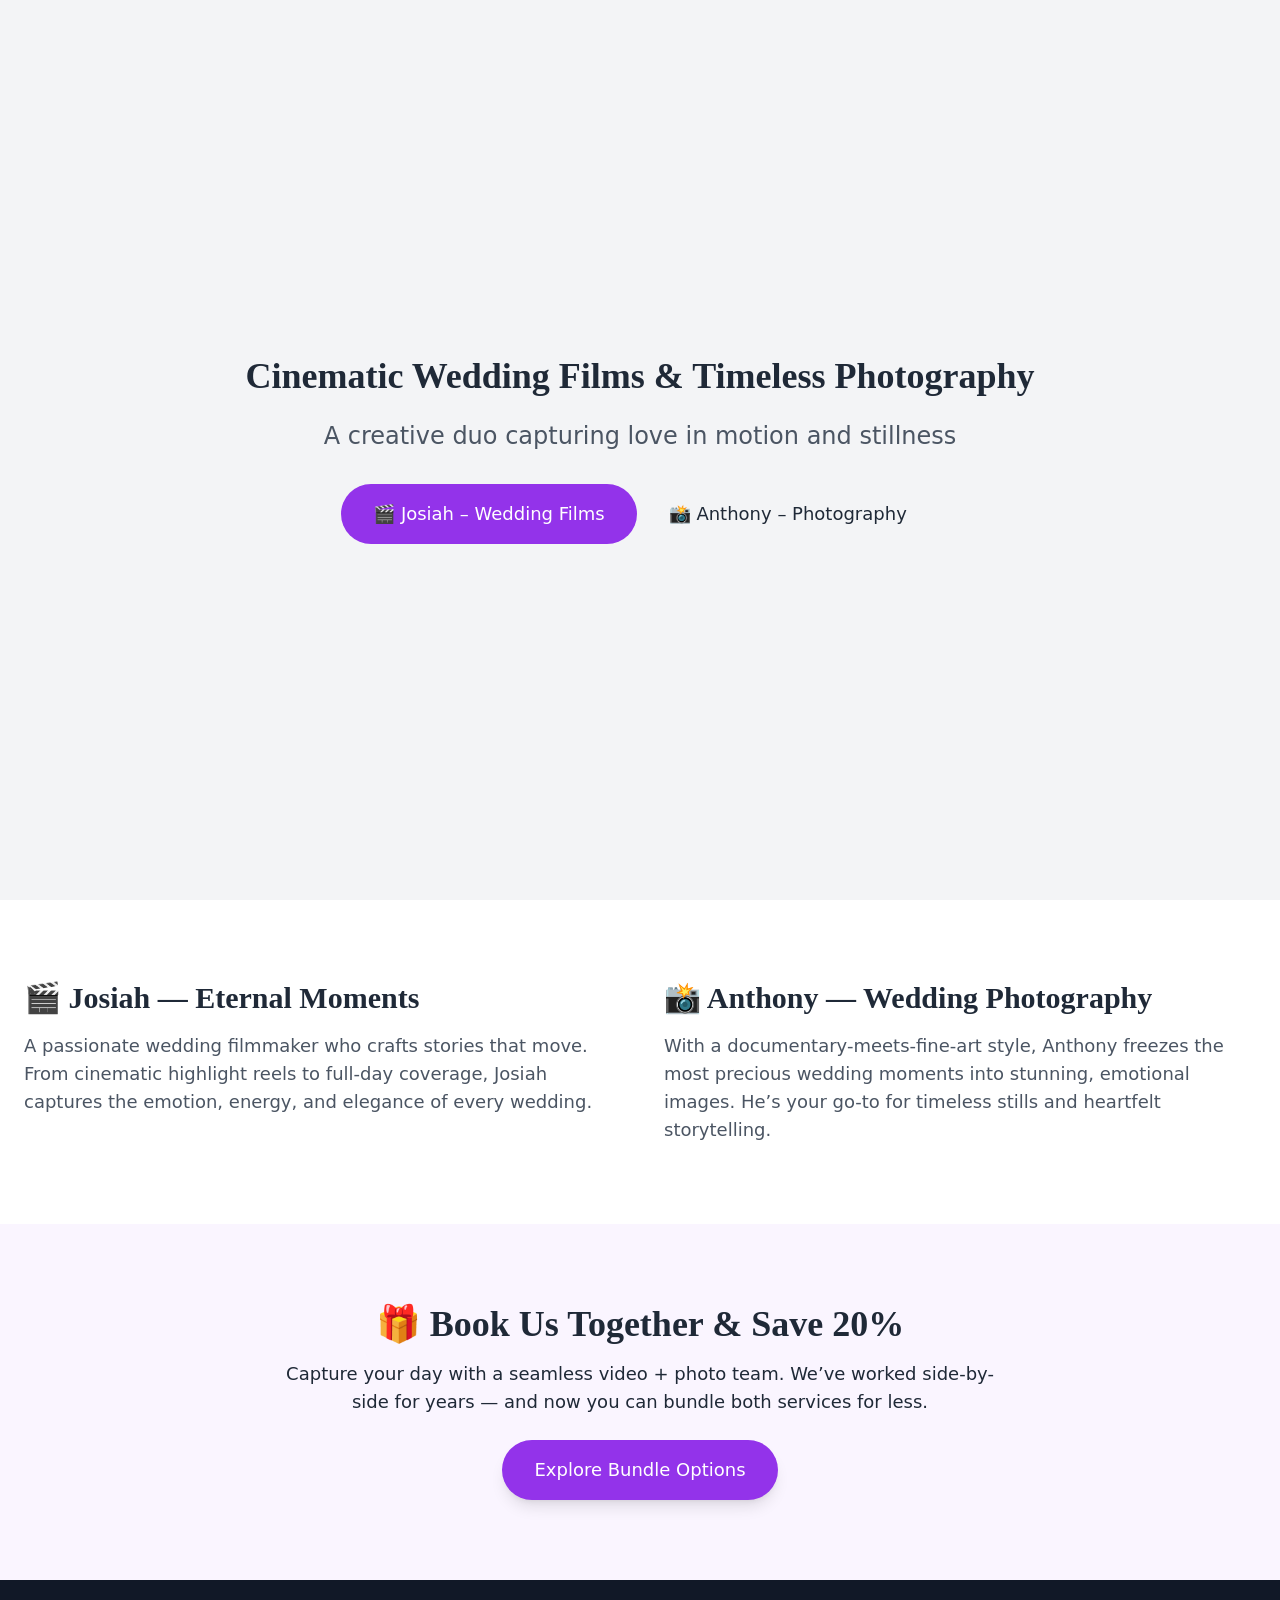
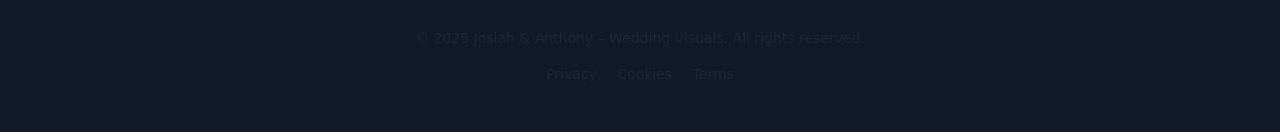
==== commit 7b0d37de: "Add files via upload" ====
--- a/index.html
+++ b/index.html
@@ -1,688 +1,68 @@
 <!DOCTYPE html>
-<html lang="en">
+<html lang="en" class="scroll-smooth">
 <head>
-    <!-- SEO Meta Tags -->
-    <meta name="description" content="Cinematic wedding videography in Krakow, Poland. Eternal Moments captures your love story in stunning detail. Available for destination weddings.">
-    <meta name="keywords" content="wedding videographer, Krakow, cinematic wedding film, destination weddings, wedding video Poland, Eternal Moments">
-    <meta name="author" content="Josiah at Eternal Moments">
-    <meta name="robots" content="index, follow">
+  <meta charset="UTF-8" />
+  <meta name="viewport" content="width=device-width, initial-scale=1.0" />
+  <link rel="stylesheet" href="https://cdnjs.cloudflare.com/ajax/libs/font-awesome/6.4.0/css/all.min.css" />
+  <title>Josiah & Anthony | Wedding Film + Photography</title>
+  <link rel="stylesheet" href="tailwind.css" />
+  <link rel="stylesheet" href="styles.css" />
+</head>
+<body class="font-sans bg-white text-gray-800 dark:bg-gray-900 dark:text-gray-100">
 
-    <!-- Open Graph / Facebook -->
-    <meta property="og:title" content="Eternal Moments Wedding Videography" />
-    <meta property="og:description" content="Cinematic wedding videography based in Krakow. Let's capture your love story." />
-    <meta property="og:image" content="https://eternalmomentsprod.github.io/Eternal-Moments/preview.jpg" />
-    <meta property="og:url" content="https://eternalmomentsprod.github.io/Eternal-Moments/" />
-    <meta property="og:type" content="website" />
+  <!-- Hero -->
+  <header class="min-h-screen flex items-center justify-center bg-gray-100 dark:bg-gray-800 text-center px-6">
+    <div>
+      <h1 class="text-4xl md:text-6xl font-serif font-bold mb-6">Cinematic Wedding Films & Timeless Photography</h1>
+      <p class="text-xl md:text-2xl text-gray-600 dark:text-gray-300 mb-8">A creative duo capturing love in motion and stillness</p>
+      <div class="flex flex-col sm:flex-row justify-center gap-6">
+        <a href="josiah.html" class="bg-purple-600 text-white px-8 py-4 rounded-full shadow hover:bg-purple-700 transition duration-300 text-lg font-medium">🎬 Josiah – Wedding Films</a>
+        <a href="anthony.html" class="bg-gray-200 dark:bg-gray-700 text-gray-800 dark:text-gray-100 px-8 py-4 rounded-full shadow hover:bg-purple-600 hover:text-white transition duration-300 text-lg font-medium">📸 Anthony – Photography</a>
+      </div>
+    </div>
+  </header>
 
-    <!-- Twitter -->
-    <meta name="twitter:card" content="summary_large_image" />
-    <meta name="twitter:title" content="Eternal Moments Wedding Videography" />
-    <meta name="twitter:description" content="Cinematic wedding videography in Krakow and beyond." />
-    <meta name="twitter:image" content="https://eternalmomentsprod.github.io/Eternal-Moments/preview.webp" />
+  <!-- About Duo -->
+  <section class="py-20 bg-white dark:bg-gray-900 text-gray-800 dark:text-gray-100">
+    <div class="max-w-6xl mx-auto px-6">
+      <div class="grid md:grid-cols-2 gap-12">
+        <div>
+          <h2 class="text-3xl font-serif font-bold mb-4">🎬 Josiah — Eternal Moments</h2>
+          <p class="text-lg text-gray-600 dark:text-gray-300">
+            A passionate wedding filmmaker who crafts stories that move. From cinematic highlight reels to full-day coverage, Josiah captures the emotion, energy, and elegance of every wedding.
+          </p>
+        </div>
+        <div>
+          <h2 class="text-3xl font-serif font-bold mb-4">📸 Anthony — Wedding Photography</h2>
+          <p class="text-lg text-gray-600 dark:text-gray-300">
+            With a documentary-meets-fine-art style, Anthony freezes the most precious wedding moments into stunning, emotional images. He’s your go-to for timeless stills and heartfelt storytelling.
+          </p>
+        </div>
+      </div>
+    </div>
+  </section>
 
+  <!-- Bundle CTA -->
+  <section class="py-20 bg-purple-50 dark:bg-purple-900 text-center text-gray-800 dark:text-gray-100">
+    <div class="max-w-3xl mx-auto px-6">
+      <h2 class="text-4xl font-serif font-bold mb-4">🎁 Book Us Together & Save 20%</h2>
+      <p class="text-lg mb-6">Capture your day with a seamless video + photo team. We’ve worked side-by-side for years — and now you can bundle both services for less.</p>
+      <a href="bundle.html" class="inline-block bg-purple-600 hover:bg-purple-700 text-white px-8 py-4 rounded-full shadow-lg transition duration-300 text-lg font-medium">Explore Bundle Options</a>
+    </div>
+  </section>
 
-    <meta charset="UTF-8" />
-    <meta name="viewport" content="width=device-width, initial-scale=1.0" />
-    <title>Wedding Videographer in Krakow | Eternal Moments Cinematic Films</title>
-    <!-- Load custom styles first -->
-    <link rel="stylesheet" href="tailwind.css">
-    <link rel="stylesheet" href="styles.css">
-    
+  <!-- Footer -->
+  <footer class="bg-gray-900 dark:bg-black text-gray-300 py-12 text-center text-sm">
+    <div class="max-w-7xl mx-auto px-4 sm:px-6 lg:px-8">
+      <p>&copy; 2025 Josiah & Anthony – Wedding Visuals. All rights reserved.</p>
+      <div class="mt-4 space-x-4">
+        <a href="privacy.html" class="hover:underline">Privacy</a>
+        <a href="cookies.html" class="hover:underline">Cookies</a>
+        <a href="terms.html" class="hover:underline">Terms</a>
+      </div>
+    </div>
+  </footer>
 
-
-    <link rel="stylesheet" href="https://cdnjs.cloudflare.com/ajax/libs/font-awesome/6.4.0/css/all.min.css" />
-</head>
-<body class="font-sans bg-black text-white dark:bg-black dark:text-white">
-
-    <!-- Navigation -->
-    <nav class="fixed w-full bg-white/90 dark:bg-gray-800 backdrop-blur-sm z-50 shadow-sm">
-        <div class="max-w-7xl mx-auto px-4 sm:px-6 lg:px-8">
-            <div class="flex justify-between h-20 items-center">
-                <div class="flex-shrink-0 flex items-center">
-                    <span class="text-2xl font-serif font-bold text-purple-600 dark:text-purple-500" translate="no">Eternal Moments</span>
-                </div>
-                <div class="hidden md:block">
-                    <div class="ml-10 flex items-center space-x-8">
-                        <a href="#home" class="nav-link text-gray-600 dark:text-gray-600 rounded-full hover:text-purple-600 dark:hover:text-purple-600 px-3 py-2 text-sm font-medium">Home</a>
-                        <a href="#portfolio" class="nav-link text-gray-600 dark:text-gray-600 rounded-full hover:text-purple-600 dark:hover:text-purple-600 px-3 py-2 text-sm font-medium">Portfolio</a>
-                        <a href="#about" class="nav-link text-gray-600 dark:text-gray-600 rounded-full hover:text-purple-600 dark:hover:text-purple-600 px-3 py-2 text-sm font-medium">About</a>
-                        <a href="#contact" class="nav-link text-gray-600 dark:text-gray-00 rounded-full hover:text-purple-600 dark:hover:text-purple-600 px-3 py-2 text-sm font-medium">Contact</a>
-                        <a href="#faq" class="nav-link text-gray-600 dark:text-gray-00 rounded-full hover:text-purple-600 dark:hover:text-purple-600 px-3 py-2 text-sm font-medium">FAQ</a>
-                        <a href="#contact" class="bg-purple-600 hover:bg-purple-700 text-white px-6 py-2 rounded-full text-sm font-medium transition duration-300">Get a Quote</a>
-                    </div>
-                </div>
-                <div class="-mr-2 flex items-center space-x-4">
-                    <button id="darkModeToggle" aria-label="Toggle dark mode" class="dark-mode-toggle p-2 rounded-md text-gray-700 dark:text-gray-200 hover:text-purple-600 hover:bg-gray-100 dark:hover:bg-gray-700 focus:outline-none">
-                        <i class="fas fa-moon text-xl"></i>
-                    </button>
-                    <button type="button" aria-label="Open mobile menu" class="mobile-menu-button inline-flex items-center justify-center p-2 rounded-md text-gray-700 dark:text-gray-200 hover:text-purple-600 hover:bg-gray-100 dark:hover:bg-gray-700 focus:outline-none md:hidden">
-                        <i class="fas fa-bars text-xl"></i>
-                    </button>
-                </div>
-            </div>
-        </div>
-        
-        <!-- Mobile menu -->
-        <div class="mobile-menu hidden md:hidden absolute w-full bg-white dark:bg-gray-700 shadow-lg z-50">
-            <div class="px-2 pt-2 pb-3 space-y-1 sm:px-3">
-                <a href="#home" class="nav-link block px-3 py-2 rounded-md text-base font-medium text-gray-800 dark:text-gray-300 hover:text-purple-600 hover:bg-purple-50">Home</a>
-                <a href="#portfolio" class="nav-link block px-3 py-2 rounded-md text-base font-medium text-gray-800 dark:text-gray-300 hover:text-purple-600 hover:bg-purple-50">Portfolio</a>
-                <a href="#about" class="nav-link block px-3 py-2 rounded-md text-base font-medium text-gray-800 dark:text-gray-300 hover:text-purple-600 hover:bg-purple-50">About</a>
-                <a href="#contact" class="nav-link block px-3 py-2 rounded-md text-base font-medium text-gray-800 dark:text-gray-300 hover:text-purple-600 hover:bg-purple-50">Contact</a>
-                <a href="#faq" class="nav-link block px-3 py-2 rounded-md text-base font-medium text-gray-800 dark:text-gray-300 hover:text-purple-600 hover:bg-purple-50">FAQ</a>
-                <a href="#contact" class="block px-6 py-3 rounded-full text-base font-medium text-white bg-purple-600 hover:bg-purple-700 dark:bg-purple-600 hover:bg-purple-700 transition duration-300 text-center">Get a Quote</a>
-            </div>
-        </div>
-    </nav>
-
-    <!-- Hero Section -->
-    <header id="home" class="relative min-h-screen flex items-center justify-center">
-        <div class="absolute inset-0 bg-black/30 dark:bg-black/70">
-             <div class="absolute inset-0 bg-gradient-to-br 
-                from-white/5 via-black/20 to-black/40 
-                dark:from-black/60 dark:via-black/70 dark:to-black/90 
-                mix-blend-overlay">
-            </div>  
-        </div>
-
-
-        <!-- Container Wrap -->
-        <div class="relative z-10 w-full">
-            <div class="max-w-7xl mx-auto px-4 sm:px-6 lg:px-8 text-center">
-            <h1 class="text-4xl md:text-5xl lg:text-6xl font-serif font-bold text-gray-900 dark:text-white mb-6 leading-tight" translate="no">
-                Capturing Love Stories <br>That Last Forever
-            </h1>
-            <p class="text-xl md:text-2xl text-gray-900 dark:text-white mb-10 max-w-3xl mx-auto">
-                Beautifully crafted wedding films that preserve your special day's most precious moments.
-            </p>
-            <div class="flex flex-col sm:flex-row justify-center gap-4">
-                <a href="#portfolio" class="px-8 bg-black/50 py-4 black:bg-white/50 hover:bg-purple-600 backdrop-blur text-white rounded-full font-medium transition duration-300 border-2 border-white">
-                View My Work
-                </a>
-                <a href="#contact" class="px-8 bg-black/50 py-4 black:bg-white/50 hover:bg-purple-600 backdrop-blur text-white rounded-full font-medium transition duration-300 border-2 border-white">
-                Get In Touch
-                </a>
-            </div>
-            </div>
-        </div>
-
-        <div class="absolute bottom-12 left-1/2 transform -translate-x-1/2 animate-bounce">
-            <a href="#portfolio" class="text-white" aria-label="Jump to Portfolio section">
-                <span class="sr-only">Portfolio</span>
-                <i class="fas fa-chevron-down text-2xl"></i>
-            </a>
-        </div>
-    </header>
-
-    <!-- Portfolio Section -->
-    <section id="portfolio" class="py-20 bg-gray-50 dark:bg-gray-800 text-gray-800 dark:text-gray-100">
-        <div class="max-w-7xl mx-auto px-4 sm:px-6 lg:px-8">
-            <div class="text-center mb-16">
-                <h2 class="text-3xl md:text-4xl font-serif font-bold text-gray-900 dark:text-white mb-4">My Wedding Films</h2>
-                <div class="w-24 h-1 bg-purple-600 mx-auto mb-6"></div>
-                <p class="text-lg text-gray-600 dark:text-gray-400 max-w-2xl mx-auto">
-                    Each wedding is unique. I strive to capture the true essence of your love story in every frame.
-                </p>
-            </div>
-            
-            <div class="grid grid-cols-1 md:grid-cols-2 gap-8">
-                <!-- Wedding 1 -->
-                <div class="video-preview relative rounded-xl overflow-hidden shadow-lg bg-gray-100">
-                    <img src="images/paul-precious.webp" 
-                          alt="Paul & Precious Wedding" width="1280" height="720" loading="lazy">
-                    <div class="absolute inset-0 bg-black/50 flex items-center justify-center">
-                        <button class="play-btn relative" aria-label="Play video: Paul & Precious" onclick="openModal('paul-precious-video')">
-                            <div class="w-20 h-20 bg-white/20 backdrop-blur rounded-full flex items-center justify-center">
-                                <i class="fas fa-play text-3xl text-white"></i>
-                            </div>
-                        </button>
-                    </div>
-                    <div class="absolute bottom-0 left-0 right-0 p-6 text-white bg-gradient-to-t from-black/90 to-transparent dark:from-black/70">
-                        <h3 class="text-2xl font-serif font-bold mb-1">Paul & Precious</h3>
-                        <p class="text-purple-300">Krakow Wedding • June 2025</p>
-                    </div>
-                </div>
-                
-                <!-- Wedding 2 -->
-                <div class="video-preview relative rounded-xl overflow-hidden shadow-lg bg-gray-100">
-                    <img src="images/shelsea-herlander.webp" 
-                         alt="Shelesea & Herlander" width="1280" height="720" loading="lazy">
-                    <div class="absolute inset-0 bg-black/50 flex items-center justify-center">
-                        <button class="play-btn relative" aria-label="Play video: Shelesea & Herlander" onclick="openModal('Shelesea & Herlander')">
-                            <div class="w-20 h-20 bg-white/20 backdrop-blur rounded-full flex items-center justify-center">
-                                <i class="fas fa-play text-3xl text-white"></i>
-                            </div>
-                        </button>
-                    </div>
-                    <div class="absolute bottom-0 left-0 right-0 p-6 text-white bg-gradient-to-t from-black/90 to-transparent dark:from-black/70">
-                        <h3 class="text-2xl font-serif font-bold mb-1">Shelesea & Herlander</h3>
-                        <p class="text-purple-300">Krakow Wedding • June 2024</p>
-                    </div>
-                </div>
-            </div>
-            
-            <!-- Coming Soon Placeholder -->
-            <div class="text-center mt-16">
-                <div class="inline-block px-6 py-3 bg-purple-100 text-purple-800 rounded-full font-medium">
-                    <i class="fas fa-spinner fa-spin mr-2"></i> More beautiful weddings coming soon!
-                </div>
-            </div>
-        </div>
-    </section>
-
-    <!-- Testimonials Section -->
-    <section class="py-20 bg-purple-900 text-white dark:bg-purple-950 dark:text-white">
-        <div class="max-w-7xl mx-auto px-4 sm:px-6 lg:px-8">
-            <div class="text-center mb-16">
-                <h2 class="text-3xl md:text-4xl font-serif font-bold mb-4">Happy Couples</h2>
-                <div class="w-24 h-1 bg-purple-400 mx-auto mb-6"></div>
-                <p class="text-lg text-purple-200 max-w-2xl mx-auto">
-                    Hear what couples say about their experience working with me.
-                </p>
-            </div>
-            
-            <div class="grid grid-cols-1 md:grid-cols-2 gap-8">
-                <div class="bg-white/10 backdrop-blur p-8 rounded-xl shadow-lg hover:shadow-xl transition duration-300 dark:bg-white/5">
-                    <div class="flex items-center mb-4">
-                        <div class="text-amber-300 text-xl mr-1">
-                            <i class="fas fa-star"></i>
-                            <i class="fas fa-star"></i>
-                            <i class="fas fa-star"></i>
-                            <i class="fas fa-star"></i>
-                            <i class="fas fa-star"></i>
-                        </div>
-                    </div>
-                    <p class="italic text-white mb-6">
-                        "We are blown away by the beautiful video of our wedding day! You captured every special moment perfectly and created a film we'll cherish forever. The way you edited the footage to tell our story was magical."
-                    </p>
-                    <div class="flex items-center">
-                        <img class="w-12 h-12 rounded-full mr-4 object-cover" src="https://randomuser.me/api/portraits/women/43.jpg" alt="Sarah">
-                        <div>
-                            <h4 class="font-bold">Sarah Johnson</h4>
-                            <p class="text-purple-300 text-sm">Bride, June 2023</p>
-                        </div>
-                    </div>
-                </div>
-                
-                <div class="bg-white/10 backdrop-blur p-8 rounded-xl shadow-lg hover:shadow-xl transition duration-300 dark:bg-white/5">
-
-                    <div class="flex items-center mb-4">
-                        <div class="text-amber-300 text-xl mr-1">
-                            <i class="fas fa-star"></i>
-                            <i class="fas fa-star"></i>
-                            <i class="fas fa-star"></i>
-                            <i class="fas fa-star"></i>
-                            <i class="fas fa-star"></i>
-                        </div>
-                    </div>
-                    <p class="italic text-white mb-6">
-                        "Working with you was such a pleasure! You were so professional yet unobtrusive during our big day. The video brought us to tears - you caught all the little moments we missed and the emotions were palpable. Our film is better than we ever imagined!"
-                    </p>
-                    <div class="flex items-center">
-                        <img class="w-12 h-12 rounded-full mr-4 object-cover" src="https://randomuser.me/api/portraits/women/65.jpg" alt="Emily">
-                        <div>
-                            <h4 class="font-bold">Emily Parker</h4>
-                            <p class="text-purple-300 text-sm">Bride, September 2023</p>
-                        </div>
-                    </div>
-                </div>
-            </div>
-        </div>
-    </section>
-
-    <!-- About Section -->
-    <section id="about" class="py-20 bg-white dark:bg-gray-900 text-gray-800 dark:text-gray-100">
-        <div class="max-w-7xl mx-auto px-4 sm:px-6 lg:px-8">
-            <div class="md:flex items-center gap-12">
-                <div class="md:w-1/2 mb-10 md:mb-0">
-                    <img src="images/videographer.webp" 
-                         alt="Videographer working" width="720" height="720" loading="lazy" class="w-full h-auto rounded-xl shadow-xl">
-                </div>
-                <div class="md:w-1/2">
-                    <h2 class="text-3xl md:text-4xl font-serif font-bold text-gray-900 dark:text-white mb-6">About Me</h2>
-                    <div class="w-24 h-1 bg-purple-600 mb-6"></div>
-                    <p class="text-gray-600 dark:text-gray-300 mb-4">
-                        Hi, I'm Josiah. I fell in love with wedding videography when my best friend asked to film a wedding with him. Seeing how much those moments meant to them inspired me to pursue this beautiful craft professionally.
-                    </p>
-                    <p class="text-gray-600 dark:text-gray-300 mb-6">
-                        Although I'm just starting my journey with two weddings under my belt, I bring fresh eyes, contagious enthusiasm, and a commitment to creating films that genuinely reflect each couple's unique love story. My approach is unobtrusive yet attentive, ensuring I capture all the authentic emotions and details of your special day.
-                    </p>
-                    <div class="grid grid-cols-2 gap-4 mb-8">
-                        <div class="flex items-center">
-                            <div class="bg-purple-100 p-3 rounded-full mr-3 dark:bg-purple-800/30">
-                                <i class="fas fa-film text-purple-600"></i>
-                            </div>
-                            <span class="font-medium">Cinematic Style</span>
-                        </div>
-                        <div class="flex items-center">
-                            <div class="bg-purple-100 p-3 rounded-full mr-3 dark:bg-purple-800/30">
-                                <i class="fas fa-heart text-purple-600"></i>
-                            </div>
-                            <span class="font-medium">Passionate Storyteller</span>
-                        </div>
-                        <div class="flex items-center">
-                            <div class="bg-purple-100 p-3 rounded-full mr-3 dark:bg-purple-800/30">
-                                <i class="fas fa-clock text-purple-600"></i>
-                            </div>
-                            <span class="font-medium">Fast Turnaround</span>
-                        </div>
-                        <div class="flex items-center">
-                            <div class="bg-purple-100 p-3 rounded-full mr-3 dark:bg-purple-800/30">
-                                <i class="fas fa-camera text-purple-600"></i>
-                            </div>
-                            <span class="font-medium">Quality Equipment</span>
-                        </div>
-                    </div>
-                    <a href="#contact" class="inline-block px-6 py-3 bg-purple-600 hover:bg-purple-700 text-white rounded-full font-medium transition duration-300">
-                        Let's Talk About Your Wedding
-                    </a>
-                </div>
-            </div>
-        </div>
-    </section>
-
-    <!-- Pricing Section -->
-    <section class="py-20 bg-gray-50 dark:bg-gray-800 text-gray-800 dark:text-gray-100">
-        <div class="max-w-7xl mx-auto px-4 sm:px-6 lg:px-8">
-            <div class="text-center mb-16">
-                <h2 class="text-3xl md:text-4xl font-serif font-bold text-gray-900 dark:text-white mb-4">Wedding Film Packages</h2>
-                <div class="w-24 h-1 bg-purple-600 mx-auto mb-6"></div>
-                <p class="text-lg text-gray-600 dark:text-gray-200 max-w-2xl mx-auto">
-                    Simple, transparent pricing with packages to suit your needs
-                </p>
-            </div>
-            
-            <div class="grid grid-cols-1 md:grid-cols-3 gap-8">
-                <div class="bg-white p-8 rounded-xl shadow-md hover:shadow-xl transition duration-300 border border-gray-200 dark:bg-gray-800 dark:border-gray-700">
-                    <h3 class="text-xl font-bold text-gray-900 dark:text-gray-200 mb-4">Essentials Package</h3>
-                    <div class="text-4xl font-bold text-purple-600 mb-6">800 zł</div>
-                    <ul class="space-y-4 mb-8">
-                        <li class="flex items-center">
-                            <i class="fas fa-check-circle text-green-500 mr-3"></i>
-                            <span>Up to 4 hours of coverage</span>
-                        </li>
-                        <li class="flex items-center">
-                            <i class="fas fa-check-circle text-green-500 mr-3"></i>
-                            <span>3-5 minute highlight film</span>
-                        </li>
-                        <li class="flex items-center">
-                            <i class="fas fa-check-circle text-green-500 mr-3"></i>
-                            <span>Ceremony edit</span>
-                        </li>
-                        <li class="flex items-center text-gray-400">
-                            <i class="fas fa-times-circle mr-3"></i>
-                            <span>No speeches/first dance</span>
-                        </li>
-                        <li class="flex items-center text-gray-400">
-                            <i class="fas fa-times-circle mr-3"></i>
-                            <span>No drone footage</span>
-                        </li>
-                    <div class="text-sm text-gray-600 dark:text-gray-300 mb-6">
-                        <strong>Optional Add-On:</strong> Photography by Anthony<br>
-                        <span class="text-purple-600 font-semibold">🎁 Save 20% when bundled with video!</span>
-                    </div>
-                    </ul>
-                    <a href="#contact" class="block w-full bg-gray-100 dark:bg-gray-700 hover:bg-purple-600 dark:hover:bg-purple-600 hover:text-white text-center px-6 py-3 rounded-full font-medium transition duration-300">
-                        Inquire Now
-                    </a>
-                </div>
-                
-                <div class="bg-white p-8 rounded-xl shadow-xl ... border-2 border-purple-600 transform -translate-y-2 dark:bg-gray-800 dark:border-purple-400">
-                    <div class="absolute top-0 right-0 bg-purple-600 text-white text-xs font-bold px-4 py-1 rounded-bl-lg rounded-tr-lg">
-                        MOST POPULAR
-                    </div>
-                    <h3 class="text-xl font-bold text-gray-900 dark:text-white mb-4">Signature Package</h3>
-                    <div class="text-4xl font-bold text-purple-600 mb-6">1200 zł</div>
-                    <ul class="space-y-4 mb-8">
-                        <li class="flex items-center">
-                            <i class="fas fa-check-circle text-green-500 mr-3"></i>
-                            <span>Full day coverage (up to 8 hours)</span>
-                        </li>
-                        <li class="flex items-center">
-                            <i class="fas fa-check-circle text-green-500 mr-3"></i>
-                            <span>5-7 minute highlight film</span>
-                        </li>
-                        <li class="flex items-center">
-                            <i class="fas fa-check-circle text-green-500 mr-3"></i>
-                            <span>Ceremony & speeches edit</span>
-                        </li>
-                        <li class="flex items-center">
-                            <i class="fas fa-check-circle text-green-500 mr-3"></i>
-                            <span>Special dances edit</span>
-                        </li>
-                        <li class="flex items-center text-gray-400">
-                            <i class="fas fa-times-circle mr-3"></i>
-                            <span>No drone footage included... yet</span>
-                        </li>
-                    </ul>
-                    <div class="text-sm text-gray-600 dark:text-gray-300 mb-6">
-                        <strong>Optional Add-On:</strong> Photography by Anthony<br>
-                        <span class="text-purple-600 font-semibold">🎁 Save 20% when bundled with video!</span>
-                    </div>
-                    <a href="#contact" class="block w-full bg-purple-600 hover:bg-purple-700 text-white text-center px-6 py-3 rounded-full font-medium transition duration-300">
-                        Get This Package
-                    </a>
-                </div>
-                
-                <div class="bg-white p-8 rounded-xl shadow-md hover:shadow-xl transition duration-300 border border-gray-200 dark:bg-gray-800 dark:border-gray-700">
-                    <h3 class="text-xl font-bold text-gray-900 dark:text-gray-200 mb-4">Custom Package</h3>
-                    <div class="text-4xl font-bold text-purple-600 mb-6">2000+ zł</div>
-                    <ul class="space-y-4 mb-8">
-                        <li class="flex items-center">
-                            <i class="fas fa-check-circle text-green-500 mr-3"></i>
-                            <span>Full day coverage + rehearsal</span>
-                        </li>
-                        <li class="flex items-center">
-                            <i class="fas fa-check-circle text-green-500 mr-3"></i>
-                            <span>Extended documentary edit</span>
-                        </li>
-                        <li class="flex items-center">
-                            <i class="fas fa-check-circle text-green-500 mr-3"></i>
-                            <span>Multiple camera angles</span>
-                        </li>
-                        <li class="flex items-center">
-                            <i class="fas fa-check-circle text-green-500 mr-3"></i>
-                            <span>Engagement session included (Interview)</span>
-                        </li>
-                        <li class="flex items-center">
-                            <i class="fas fa-check-circle text-green-500 mr-3"></i>
-                            <span>Other requests</span>
-                        </li>
-                    </ul>
-                    <div class="text-sm text-gray-600 dark:text-gray-300 mb-6">
-                        <strong>Optional Add-On:</strong> Photography by Anthony<br>
-                        <span class="text-purple-600 font-semibold">🎁 Save 20% when bundled with video!</span>
-                    </div>
-                    <a href="#contact" class="block w-full bg-gray-100 dark:bg-gray-700 hover:bg-purple-600 dark:hover:bg-purple-600 hover:text-white text-center px-6 py-3 rounded-full font-medium transition duration-300">
-                        Build Your Package
-                    </a>
-                </div>
-            </div>
-            
-            <div class="text-center mt-12 text-gray-600 dark:text-gray-300">
-                <p class="mb-4">All packages include digital delivery</p>
-                <div class="inline-block px-6 py-3 bg-purple-100 text-purple-800 rounded-full font-medium">
-                    <i class="fas fa-calendar-check mr-2"></i> Limited availability for 2025 dates - book early!
-                </div>
-            </div>
-        </div>
-    </section>
-
-    <!-- Contact Section -->
-    <section id="contact" class="py-20 bg-gray-300 text-white dark:bg-gray-900">
-        <div class="max-w-7xl mx-auto px-4 sm:px-6 lg:px-8">
-            <div class="md:flex gap-12 items-center">
-                <div class="md:w-1/2 mb-12 md:mb-0">
-                    <h2 class="text-3xl md:text-4xl font-serif font-bold text-gray-900 dark:text-gray-100 mb-6">Let's Capture Your Love Story</h2>
-                    <div class="w-24 h-1 bg-purple-600 mb-6"></div>
-                    <div class="bg-gray-100 dark:bg-gray-800 backdrop-blur-sm p-6 rounded-lg shadow-sm mb-8">
-                        <p class="text-lg text-gray-700 dark:text-gray-200 mb-6 font-medium">
-                            Whether you're just starting to plan your wedding or have all the details finalized, I'd love to hear about your vision. Fill out the form and I'll get back to you as soon as possible.
-                        </p>
-                        
-                        <div class="space-y-4 border-t border-gray-300 dark:border-gray-600 pt-4">
-                            <div class="flex items-center">
-                                <div class="bg-purple-600/10 p-3 rounded-xl mr-4 text-purple-600">
-                                    <i class="fas fa-envelope text-xl"></i>
-                                </div>
-                                <div>
-                                    <h4 class="font-bold text-lg text-gray-700 dark:text-gray-200">Email Me</h4>
-                                    <a href="mailto:contact@eternalmoments.com" class="text-purple-600 hover:text-purple-800 font-medium">eternalmomentsprod@gmail.com</a>
-                                </div>
-                            </div>
-                            
-                            <div class="flex items-center">
-                                <div class="bg-purple-600/10 p-3 rounded-xl mr-4 text-purple-600" aria-hidden="true">
-                                    <i class="fab fa-instagram text-xl" aria-hidden="true"></i>
-                                </div>
-                                <div>
-                                    <h3 class="font-bold text-lg text-gray-700 dark:text-gray-200">Follow Me</h3>
-                                    <a 
-                                    href="https://www.instagram.com/eternalmomentsprod" 
-                                    target="_blank" 
-                                    rel="noopener noreferrer" 
-                                    class="text-purple-600 hover:text-purple-800 font-medium"
-                                    aria-label="Follow Eternal Moments on Instagram">
-                                    @eternalmomentsprod
-                                    </a>
-                                </div>
-                            </div>
-
-                        </div>
-                    </div>
-                </div>
-                
-                <div class="md:w-1/2 bg-white dark:bg-gray-800 p-8 rounded-xl shadow-lg">
-                    <form id="contactForm" action="https://formsubmit.co/eternalmomentsprod@gmail.com" method="POST">
-                        <input type="hidden" name="_subject" value="New Wedding Videography Inquiry">
-                        <input type="text" name="_honey" style="display:none">
-                        <input type="hidden" name="_captcha" value="false">
-                        <input type="hidden" name="_next" value="https://eternalmomentsprod.github.io/Eternal-Moments/thankyou.html">
-                        <div id="formSuccess" class="hidden text-green-600 text-center mt-4 font-medium">
-                            Message sent! We'll get back to you soon.
-                        </div>
-                        <div class="mb-6">
-                            <label for="name" class="block text-gray-700 dark:text-gray-200 font-medium mb-2">Your Names</label>
-                            <input type="text" id="name" name="name" required class="w-full px-4 py-3 border border-gray-300 dark:border-gray-600 rounded-lg focus:outline-none focus:ring-2 focus:ring-purple-600 focus:border-transparent dark:bg-gray-700 dark:text-white">
-                        </div>
-                        <div class="mb-6">
-                            <label for="email" class="block text-gray-700 dark:text-gray-200 font-medium mb-2">Email Address</label>
-                            <input type="email" id="email" name="email" required class="w-full px-4 py-3 border border-gray-300 dark:border-gray-600 rounded-lg focus:outline-none focus:ring-2 focus:ring-purple-600 focus:border-transparent dark:bg-gray-700 dark:text-white">
-                        </div>
-                        <div class="mb-6">
-                            <label for="date" class="block text-gray-700 dark:text-gray-200 font-medium mb-2">Wedding Date</label>
-                            <input type="date" id="date" name="date" class="w-full px-4 py-3 border border-gray-300 dark:border-gray-600 rounded-lg focus:outline-none focus:ring-2 focus:ring-purple-600 focus:border-transparent text-gray-700 dark:bg-gray-700 dark:text-white">
-                        </div>
-                        <div class="mb-6">
-                            <label for="package" class="block text-gray-700 dark:text-gray-200 font-medium mb-2">Package Interest</label>
-                            <select id="package" name="package" class="w-full px-4 py-3 border border-gray-300 dark:border-gray-600 rounded-lg focus:outline-none focus:ring-2 focus:ring-purple-600 focus:border-transparent text-gray-700 dark:bg-gray-700 dark:text-white">
-                                <option value="">Select a package</option>
-                                <option value="Essentials">Essentials Package ($200)</option>
-                                <option value="Signature">Signature Package ($300)</option>
-                                <option value="Custom">Custom Package ($500+)</option>
-                                <option value="Not sure">Not sure - would like recommendations</option>
-                            </select>
-                        </div>
-                        <div class="mb-6">
-                            <label for="message" class="block text-gray-700 dark:text-gray-200 font-medium mb-2">Tell Me About Your Wedding</label>
-                            <textarea id="message" name="message" rows="5" class="w-full px-4 py-3 border border-gray-300 dark:border-gray-600 rounded-lg focus:outline-none focus:ring-2 focus:ring-purple-600 focus:border-transparent dark:bg-gray-700 dark:text-white"></textarea>
-                        </div>
-                        <button type="submit" class="w-full bg-purple-600 hover:bg-purple-700 text-white px-6 py-4 rounded-lg font-medium transition duration-300">
-                            <span class="submit-text">Send Inquiry</span>
-                            <span class="loading hidden">
-                                <i class="fas fa-spinner fa-spin mr-2"></i> Sending...
-                            </span>
-                        </button>
-                    </form>
-                </div>
-            </div>
-        </div>
-    </section>
-
-    <!-- FAQ Section -->
-    <section id="faq" class="py-20 bg-white dark:bg-gray-900 text-gray-800 dark:text-gray-100">
-        <div class="max-w-4xl mx-auto px-4 sm:px-6 lg:px-8">
-            <div class="text-center mb-16">
-                <h2 class="text-3xl md:text-4xl font-serif font-bold text-gray-900 dark:text-gray-100 mb-4">Frequently Asked Questions</h2>
-                <div class="w-24 h-1 bg-purple-600 mx-auto mb-6"></div>
-                <p class="text-lg text-gray-600 dark:text-gray-300 max-w-2xl mx-auto">
-                    Common questions from couples
-                </p>
-            </div>
-            
-            <div class="space-y-4">
-                <div class="border border-gray-200 dark:border-gray-600 rounded-lg overflow-hidden">
-                    <button class="faq-question w-full text-left p-6 bg-gray-100 hover:bg-gray-200 dark:hover:bg-gray-700 dark:bg-gray-800 transition duration-300 flex justify-between items-center">
-                        <span class="text-lg font-medium text-gray-900 dark:text-gray-100 dark:text-gray-100">How far in advance should we book videography?</span>
-                        <i class="fas fa-plus text-purple-600 transition-transform duration-300"></i>
-                    </button>
-                    <div class="faq-answer hidden p-6 bg-white dark:bg-gray-900 dark:text-gray-200">
-                        <p class="text-gray-600 dark:text-gray-300">
-                            I recommend booking as soon as you have your wedding date and venue secured to ensure availability. Popular dates (especially weekends in summer and fall) often book 2-3 months in advance. That said, I sometimes have last-minute availability, so don't hesitate to inquire even if your wedding is coming up soon.
-                        </p>
-                    </div>
-                </div>
-                
-                <div class="border border-gray-200 dark:border-gray-600 rounded-lg overflow-hidden">
-                    <button class="faq-question w-full text-left p-6 bg-gray-100 hover:bg-gray-200 dark:hover:bg-gray-700 dark:bg-gray-800 transition duration-300 flex justify-between items-center">
-                        <span class="text-lg font-medium text-gray-900 dark:text-gray-100 dark:text-gray-100">How long does it take to receive our wedding film?</span>
-                        <i class="fas fa-plus text-purple-600 transition-transform duration-300"></i>
-                    </button>
-                    <div class="faq-answer hidden p-6 bg-white dark:bg-gray-900 dark:text-gray-200">
-                        <p class="text-gray-600 dark:text-gray-300">
-                            My current turnaround time is 6-8 weeks for the highlight film and 8-10 weeks for any additional edits (ceremony, speeches, dances). I pride myself on delivering beautiful films in less time than many competitors while still maintaining my high standards for quality. You'll receive a digital preview first and have the opportunity to request minor tweaks if needed.
-                        </p>
-                    </div>
-                </div>
-                
-                <div class="border border-gray-200 dark:border-gray-600 rounded-lg overflow-hidden">
-                    <button class="faq-question w-full text-left p-6 bg-gray-100 hover:bg-gray-200 dark:hover:bg-gray-700 dark:bg-gray-800 transition duration-300 flex justify-between items-center">
-                        <span class="text-lg font-medium text-gray-900 dark:text-gray-100 dark:text-gray-100">Do you travel for destination weddings?</span>
-                        <i class="fas fa-plus text-purple-600 transition-transform duration-300"></i>
-                    </button>
-                    <div class="faq-answer hidden p-6 bg-white dark:bg-gray-900 dark:text-gray-200">
-                        <p class="text-gray-600 dark:text-gray-300">
-                            Absolutely! I love destination weddings. Travel within 50 KM is included in my packages. Beyond that, I charge reasonable travel fees depending on location. I base in Krakow Poland, I require the couple to cover transportation. I'll handle all equipment logistics and provide you with beautiful footage no matter where you say "I do."
-                        </p>
-                    </div>
-                </div>
-                
-                <div class="border border-gray-200 dark:border-gray-600 rounded-lg overflow-hidden">
-                    <button class="faq-question w-full text-left p-6 bg-gray-100 hover:bg-gray-200 dark:hover:bg-gray-700 dark:bg-gray-800 transition duration-300 flex justify-between items-center">
-                        <span class="text-lg font-medium text-gray-900 dark:text-gray-100 dark:text-gray-100">What's your payment structure?</span>
-                        <i class="fas fa-plus text-purple-600 transition-transform duration-300"></i>
-                    </button>
-                    <div class="faq-answer hidden p-6 bg-white dark:bg-gray-900 dark:text-gray-200">
-                        <p class="text-gray-600 dark:text-gray-300">
-                            To secure your date, I require a 30% non-refundable deposit with a signed contract. The second payment of 30% is due 90 days before your wedding, and the final 40% balance is due 14 days prior to your wedding date. I accept all major credit cards, PayPal, bank transfers, and checks. For destination weddings, travel costs may be required upfront when traveling.
-                        </p>
-                    </div>
-                </div>
-            </div>
-        </div>
-    </section>
-
-    <!-- CTA Section -->
-    <section class="py-16 bg-purple-900 dark:bg-purple-900 text-white">
-        <div class="max-w-4xl mx-auto px-4 sm:px-6 lg:px-8 text-center">
-            <h2 class="text-3xl md:text-4xl font-serif font-bold mb-6">Ready to Preserve Your Special Day?</h2>
-            <p class="text-xl text-purple-200 mb-8">
-                Limited availability for 2025 and early 2026 dates. Contact me today to check availability and start planning your perfect wedding film.
-            </p>
-            <div class="flex flex-col sm:flex-row justify-center gap-4">
-                <a href="#portfolio" class="px-8 py-4 bg-white/20 hover:bg-white/30 backdrop-blur text-white rounded-full font-medium transition duration-300 border-2 border-white">
-                    Get In Touch
-                </a>
-                <a href="#portfolio" class="px-8 py-4 bg-white/20 hover:bg-white/30 backdrop-blur text-white rounded-full font-medium transition duration-300 border-2 border-white">
-                    See More Work
-                </a>
-            </div>
-        </div>
-    </section>
-
-    
-    <!-- Footer -->
-   <footer class="bg-gray-900 dark:bg-black text-gray-400 dark:text-gray-300 py-12">
-    <div class="max-w-7xl mx-auto px-4 sm:px-6 lg:px-8">
-        <div class="grid grid-cols-1 md:grid-cols-4 gap-8">
-            <div class="md:col-span-2">
-                <h3 class="text-2xl font-serif font-bold text-white mb-4" translate="no">Eternal Moments</h3>
-                <p class="mb-6">
-                    Capturing the love, joy, and emotion of your wedding day through beautiful cinematic storytelling.
-                </p>
-                <div class="flex space-x-4">
-                    <a 
-                        href="https://www.instagram.com/eternalmomentsprod"
-                        target="_blank"
-                        rel="noopener noreferrer"
-                        aria-label="Instagram"
-                        class="text-gray-400 hover:text-purple-400 transition duration-300 dark:text-gray-300 dark:hover:text-white">
-                    <i class="fab fa-instagram" aria-hidden="true"></i>
-                    <span class="sr-only">Instagram</span>
-                    </a>
-
-                        <a href="#" class="text-gray-400 hover:text-white transition duration-300 dark:text-gray-300 dark:hover:text-white">
-                            <i class="fab fa-facebook-f text-2xl"></i>
-                        </a>
-                        <a href="#" class="text-gray-400 hover:text-white transition duration-300 dark:text-gray-300 dark:hover:text-white">
-                            <i class="fab fa-youtube text-2xl"></i>
-                        </a>
-                        <a href="#" class="text-gray-400 hover:text-white transition duration-300 dark:text-gray-300 dark:hover:text-white">
-                            <i class="fab fa-vimeo-v text-2xl"></i>
-                    </a>
-                </div>
-            </div>
-                
-                <div>
-                    <h4 class="text-white font-medium text-lg mb-4" translate="no">Quick Links</h4>
-                    <ul class="space-y-2">
-                        <li><a href="#home" class="hover:text-white transition duration-300" translate="no">Home</a></li>
-                        <li><a href="#portfolio" class="hover:text-white transition duration-300" translate="no">Portfolio</a></li>
-                        <li><a href="#about" class="hover:text-white transition duration-300" translate="no">About</a></li>
-                        <li><a href="#contact" class="hover:text-white transition duration-300" translate="no">Contact</a></li>
-                        <li><a href="#faq" class="hover:text-white transition duration-300" translate="no">FAQ</a></li>
-                    </ul>
-                </div>
-                
-                <div>
-                    <h4 class="text-white font-medium text-lg mb-4" translate="no">Legal</h4>
-                    <ul class="space-y-2">
-                        <li><a href="privacy.html" class="hover:text-white transition duration-300" translate="no">Privacy Policy</a></li>
-                        <li><a href="terms.html" class="hover:text-white transition duration-300" translate="no">Terms of Service</a></li>
-                        <li><a href="cookies.html" class="hover:text-white transition duration-300" translate="no">Cookie Policy</a></li>
-                    </ul>
-                </div>
-            </div>
-            
-            <div class="border-t border-gray-800 mt-12 pt-8 text-sm text-center">
-                <p translate="no">
-                    <span id="copyright-year"></span> Eternal Moments Wedding Videography. All rights reserved.
-                </p>
-            </div>
-        </div>
-    </footer>
-
-
-    <!-- Video Modal -->
-    <div id="videoModal" role="dialog" aria-modal="true" aria-label="Video Preview Modal"
-        class="fixed inset-0 z-50 hidden bg-black/90 flex items-center justify-center">
-    
-    <div class="relative w-full mx-4" style="max-width: 90vw; max-height: 90vh">
-        <button onclick="closeModal()" class="absolute -top-12 -right-12 bg-white rounded-full w-10 h-10 flex items-center justify-center z-50 hover:bg-gray-100 transition duration-300 md:-top-4 md:-right-4">
-        <i class="fas fa-times text-gray-900 text-xl" aria-hidden="true"></i>
-        <span class="sr-only">Close video</span>
-        </button>
-
-        <div class="aspect-w-16 aspect-h-9 w-full relative" style="padding-bottom: 56.25%">
-        <iframe id="modalVideo" class="absolute top-0 left-0 w-full h-full" frameborder="0" allowfullscreen></iframe>
-        </div>
-    </div>
-    </div>
-
-
-    <!-- Success Modal (optional) -->
-    <div id="successModal" class="hidden fixed inset-0 overflow-y-auto z-50">
-        <div class="min-h-screen flex items-center justify-center p-4">
-        <div class="w-full max-w-md bg-white rounded-xl shadow-2xl p-8 relative">
-            <button onclick="closeSuccessModal()" class="absolute top-4 right-4 text-gray-500 hover:text-gray-700">
-            <i class="fas fa-times text-xl"></i>
-            </button>
-            <div class="text-center">
-            <div class="mx-auto flex items-center justify-center h-16 w-16 rounded-full bg-green-100">
-                <i class="fas fa-check text-green-600 text-2xl"></i>
-            </div>
-            <h3 class="text-2xl font-bold text-gray-900 mt-5 mb-2">Thank you!</h3>
-            <p class="text-gray-600 mb-6">Your message has been sent successfully.</p>
-            <button onclick="closeSuccessModal()" class="w-full bg-purple-600 hover:bg-purple-700 text-white px-6 py-3 rounded-lg font-medium transition duration-300">
-                Continue Browsing
-            </button>
-            </div>
-        </div>
-        </div>
-    </div>
-
-    <!-- Your custom JavaScript (burger menu, dark mode, form logic) -->
-    <script defer src="script.js"></script>
-
+  <script defer src="script.js"></script>
 </body>
 </html>
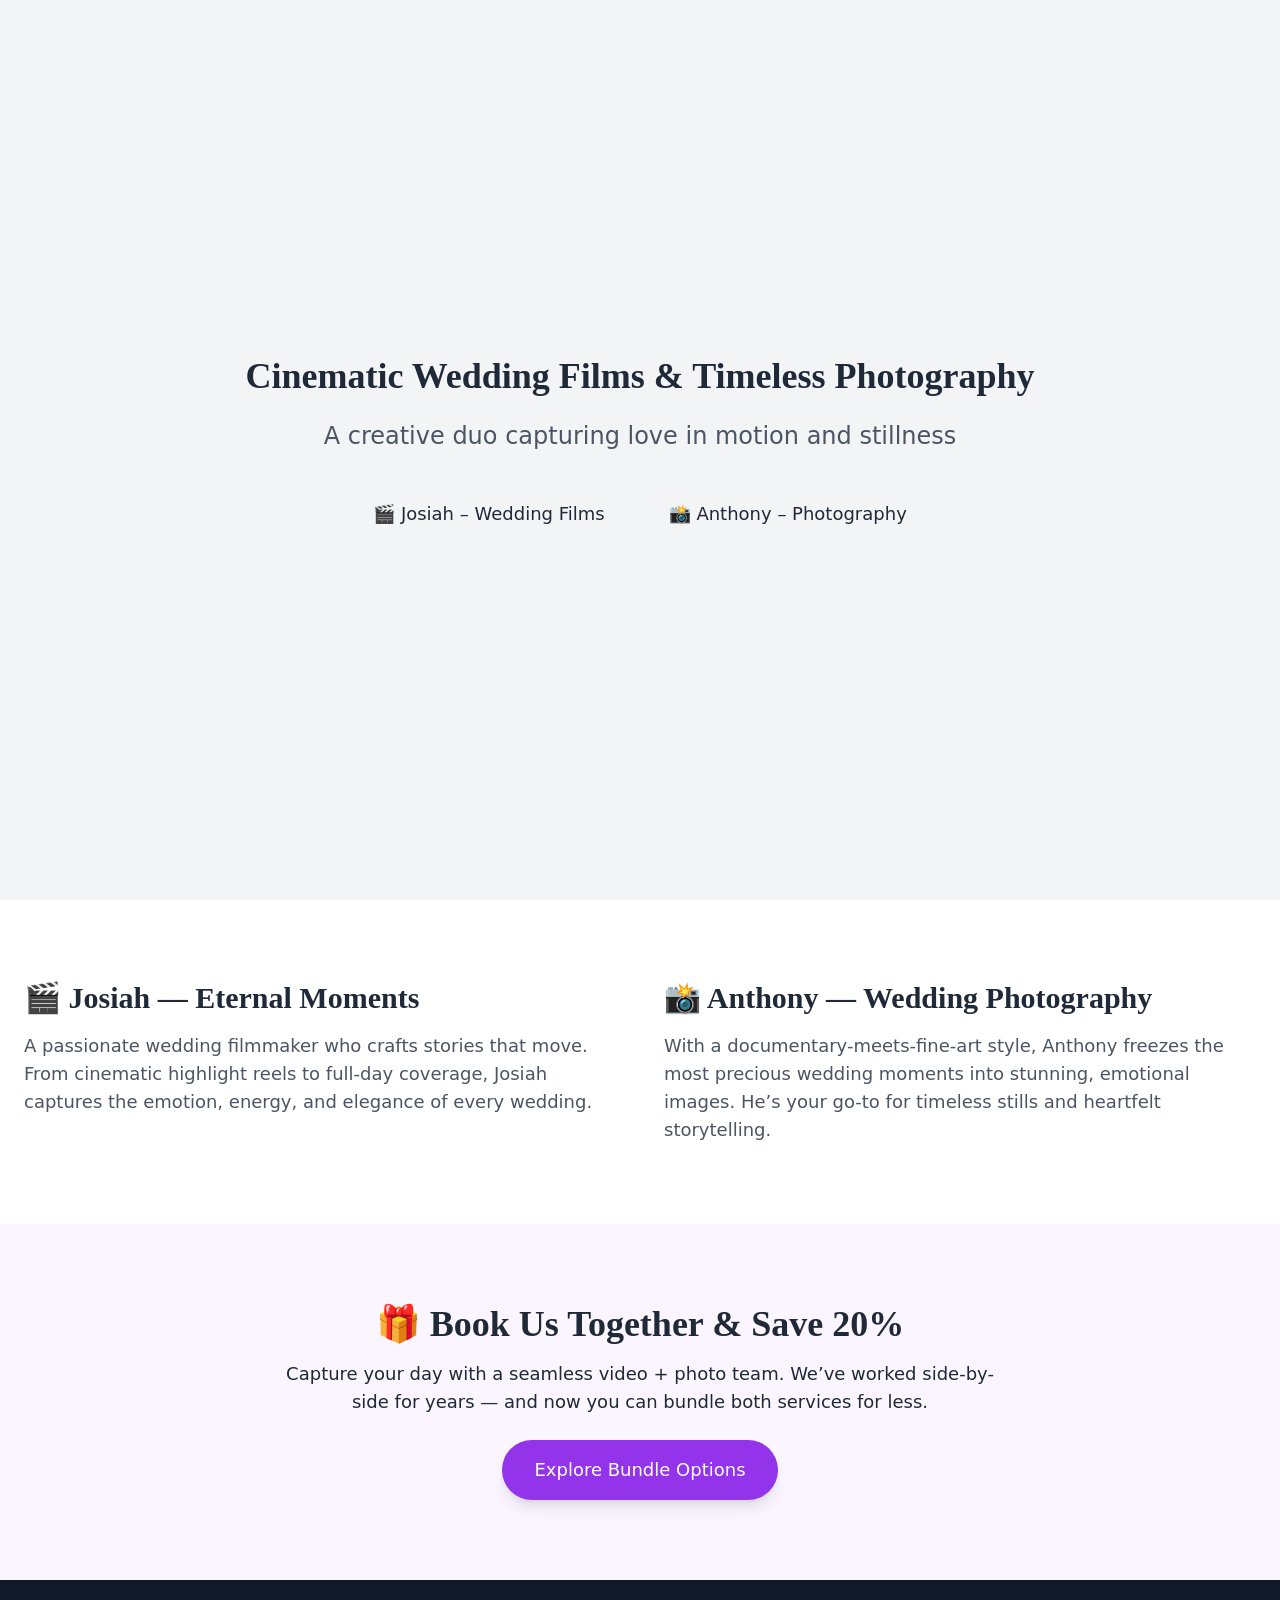
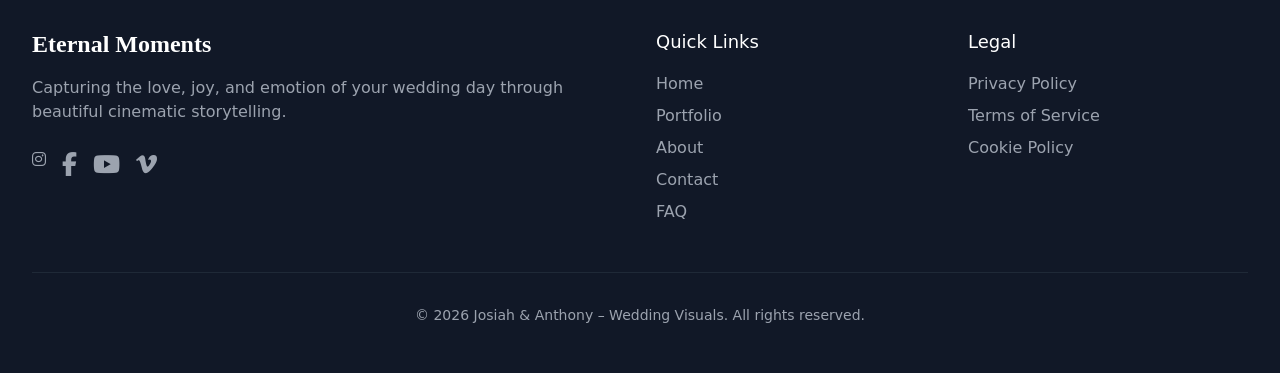
==== commit 653fccea: "Add files via upload" ====
--- a/index.html
+++ b/index.html
@@ -16,8 +16,8 @@
       <h1 class="text-4xl md:text-6xl font-serif font-bold mb-6">Cinematic Wedding Films & Timeless Photography</h1>
       <p class="text-xl md:text-2xl text-gray-600 dark:text-gray-300 mb-8">A creative duo capturing love in motion and stillness</p>
       <div class="flex flex-col sm:flex-row justify-center gap-6">
-        <a href="josiah.html" class="bg-purple-600 text-white px-8 py-4 rounded-full shadow hover:bg-purple-700 transition duration-300 text-lg font-medium">🎬 Josiah – Wedding Films</a>
-        <a href="anthony.html" class="bg-gray-200 dark:bg-gray-700 text-gray-800 dark:text-gray-100 px-8 py-4 rounded-full shadow hover:bg-purple-600 hover:text-white transition duration-300 text-lg font-medium">📸 Anthony – Photography</a>
+        <a href="josiah.html" class="bg-gray-200 dark:bg-gray-700 text-gray-800 dark:text-gray-100 px-8 py-4 rounded-full shadow hover:bg-purple-600 dark:hover:bg-purple-600 hover:text-white transition duration-300 text-lg font-medium">🎬 Josiah – Wedding Films</a>
+        <a href="anthony.html" class="bg-gray-200 dark:bg-gray-700 text-gray-800 dark:text-gray-100 px-8 py-4 rounded-full shadow hover:bg-purple-600 dark:hover:bg-purple-600 hover:text-white transition duration-300 text-lg font-medium">📸 Anthony – Photography</a>
       </div>
     </div>
   </header>
@@ -52,16 +52,65 @@
   </section>
 
   <!-- Footer -->
-  <footer class="bg-gray-900 dark:bg-black text-gray-300 py-12 text-center text-sm">
-    <div class="max-w-7xl mx-auto px-4 sm:px-6 lg:px-8">
-      <p>&copy; 2025 Josiah & Anthony – Wedding Visuals. All rights reserved.</p>
-      <div class="mt-4 space-x-4">
-        <a href="privacy.html" class="hover:underline">Privacy</a>
-        <a href="cookies.html" class="hover:underline">Cookies</a>
-        <a href="terms.html" class="hover:underline">Terms</a>
-      </div>
-    </div>
-  </footer>
+    <footer class="bg-gray-900 dark:bg-black text-gray-400 dark:text-gray-300 py-12">
+        <div class="max-w-7xl mx-auto px-4 sm:px-6 lg:px-8">
+            <div class="grid grid-cols-1 md:grid-cols-4 gap-8">
+                <div class="md:col-span-2">
+                    <h3 class="text-2xl font-serif font-bold text-white mb-4" translate="no">Eternal Moments</h3>
+                    <p class="mb-6">
+                        Capturing the love, joy, and emotion of your wedding day through beautiful cinematic storytelling.
+                    </p>
+                    <div class="flex space-x-4">
+                        <a 
+                            href="https://www.instagram.com/eternalmomentsprod"
+                            target="_blank"
+                            rel="noopener noreferrer"
+                            aria-label="Instagram"
+                            class="text-gray-400 hover:text-purple-400 transition duration-300 dark:text-gray-300 dark:hover:text-white">
+                        <i class="fab fa-instagram" aria-hidden="true"></i>
+                        <span class="sr-only">Instagram</span>
+                        </a>
+
+                            <a href="#" class="text-gray-400 hover:text-white transition duration-300 dark:text-gray-300 dark:hover:text-white">
+                                <i class="fab fa-facebook-f text-2xl"></i>
+                            </a>
+                            <a href="#" class="text-gray-400 hover:text-white transition duration-300 dark:text-gray-300 dark:hover:text-white">
+                                <i class="fab fa-youtube text-2xl"></i>
+                            </a>
+                            <a href="#" class="text-gray-400 hover:text-white transition duration-300 dark:text-gray-300 dark:hover:text-white">
+                                <i class="fab fa-vimeo-v text-2xl"></i>
+                        </a>
+                    </div>
+                </div>
+                    
+                    <div>
+                        <h4 class="text-white font-medium text-lg mb-4" translate="no">Quick Links</h4>
+                        <ul class="space-y-2">
+                            <li><a href="#home" class="hover:text-white transition duration-300" translate="no">Home</a></li>
+                            <li><a href="#portfolio" class="hover:text-white transition duration-300" translate="no">Portfolio</a></li>
+                            <li><a href="#about" class="hover:text-white transition duration-300" translate="no">About</a></li>
+                            <li><a href="#contact" class="hover:text-white transition duration-300" translate="no">Contact</a></li>
+                            <li><a href="#faq" class="hover:text-white transition duration-300" translate="no">FAQ</a></li>
+                        </ul>
+                    </div>
+                    
+                    <div>
+                        <h4 class="text-white font-medium text-lg mb-4" translate="no">Legal</h4>
+                        <ul class="space-y-2">
+                            <li><a href="privacy.html" class="hover:text-white transition duration-300" translate="no">Privacy Policy</a></li>
+                            <li><a href="terms.html" class="hover:text-white transition duration-300" translate="no">Terms of Service</a></li>
+                            <li><a href="cookies.html" class="hover:text-white transition duration-300" translate="no">Cookie Policy</a></li>
+                        </ul>
+                    </div>
+                </div>
+                
+                <div class="border-t border-gray-800 mt-12 pt-8 text-sm text-center">
+                    <p translate="no">
+                        <span id="copyright-year"></span> Josiah & Anthony – Wedding Visuals. All rights reserved.
+                    </p>
+                </div>
+            </div>
+    </footer>
 
   <script defer src="script.js"></script>
 </body>
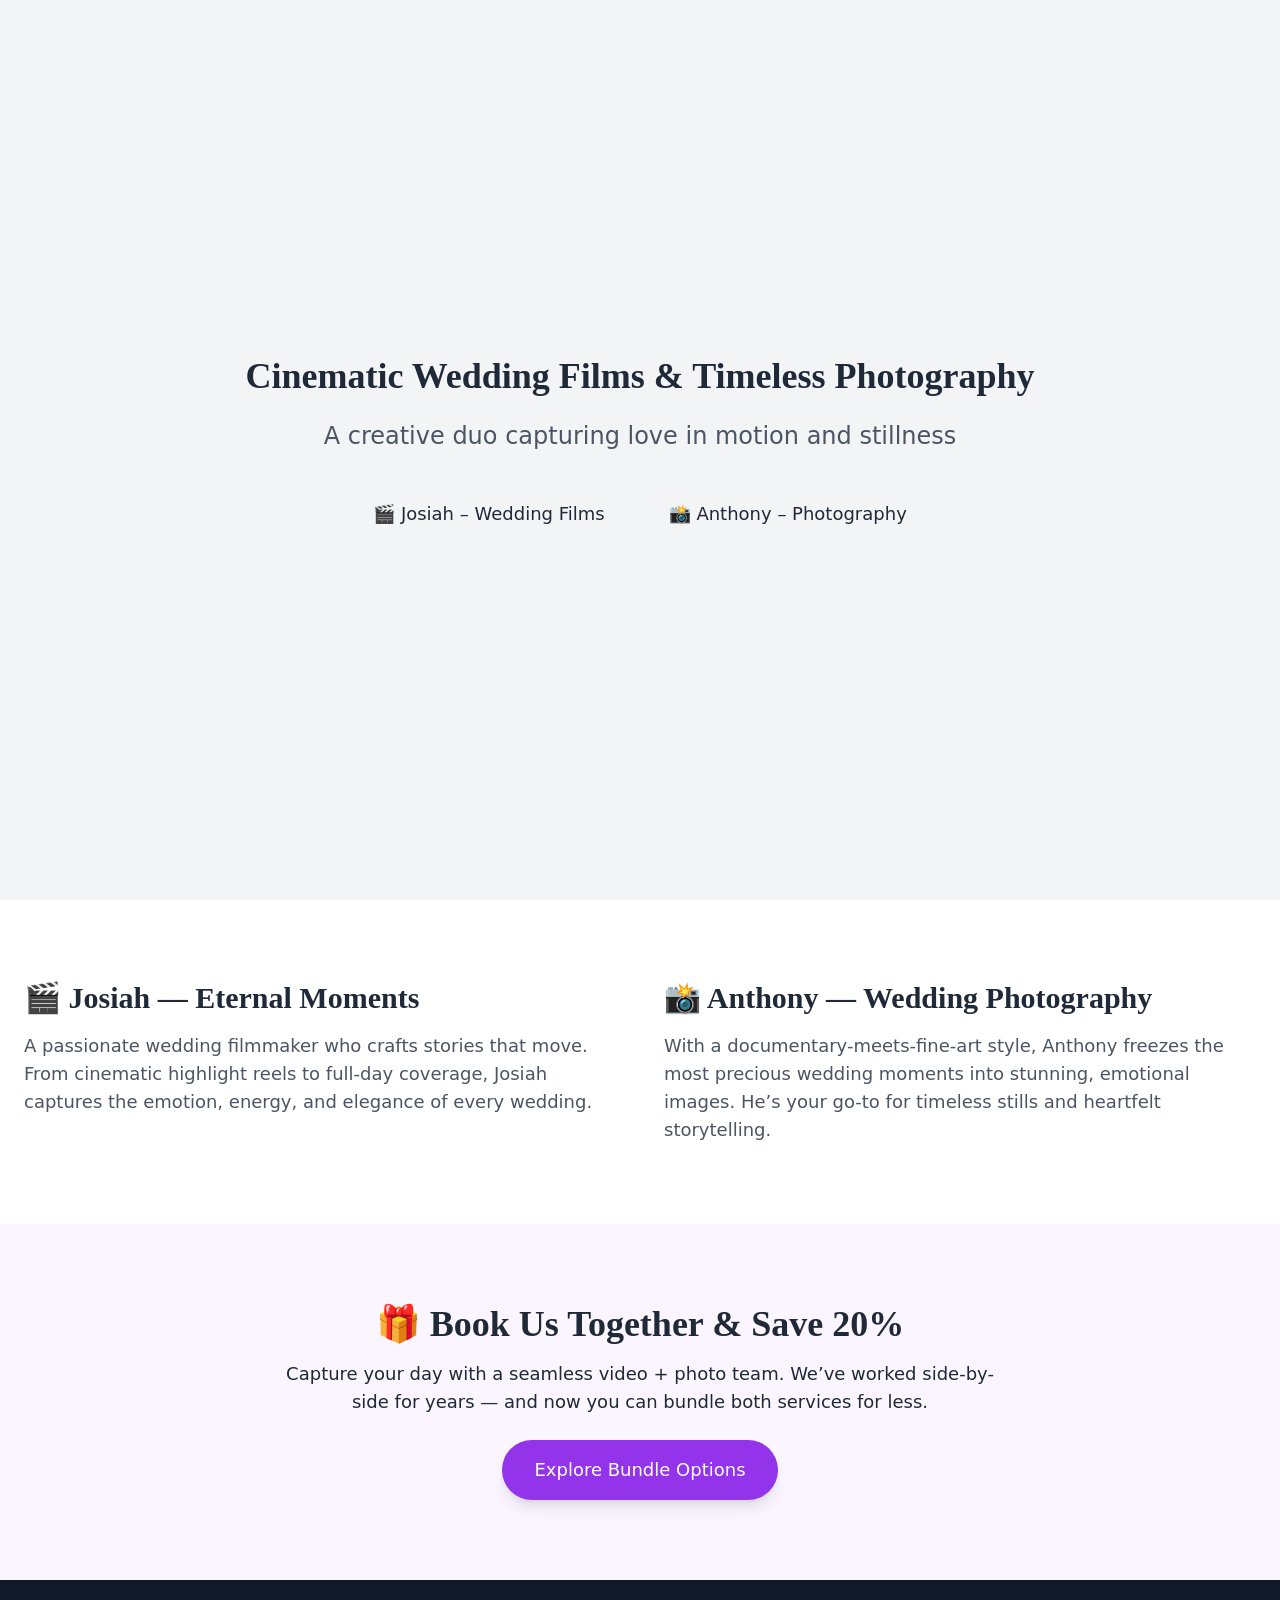
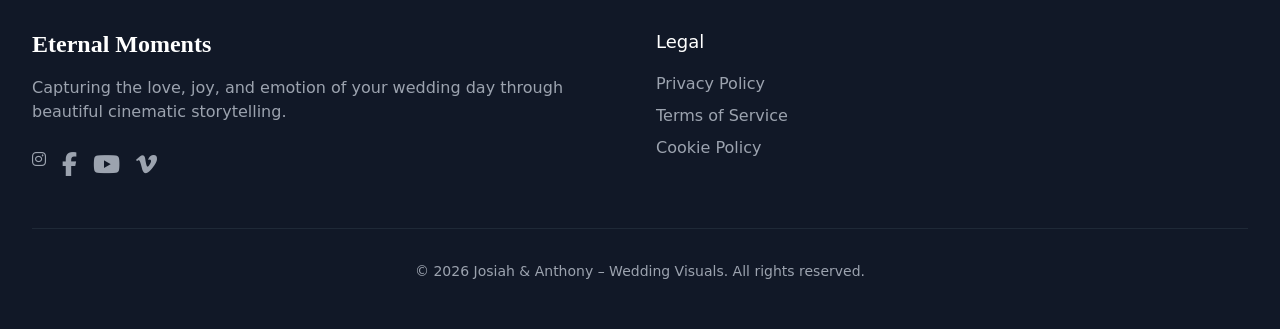
==== commit e793a92b: "Add files via upload" ====
--- a/index.html
+++ b/index.html
@@ -2,7 +2,7 @@
 <html lang="en" class="scroll-smooth">
 <head>
   <meta charset="UTF-8" />
-  <meta name="viewport" content="width=device-width, initial-scale=1.0" />
+  <meta name="viewport" content="width=device-width, initial-scale=1">
   <link rel="stylesheet" href="https://cdnjs.cloudflare.com/ajax/libs/font-awesome/6.4.0/css/all.min.css" />
   <title>Josiah & Anthony | Wedding Film + Photography</title>
   <link rel="stylesheet" href="tailwind.css" />
@@ -82,18 +82,6 @@
                         </a>
                     </div>
                 </div>
-                    
-                    <div>
-                        <h4 class="text-white font-medium text-lg mb-4" translate="no">Quick Links</h4>
-                        <ul class="space-y-2">
-                            <li><a href="#home" class="hover:text-white transition duration-300" translate="no">Home</a></li>
-                            <li><a href="#portfolio" class="hover:text-white transition duration-300" translate="no">Portfolio</a></li>
-                            <li><a href="#about" class="hover:text-white transition duration-300" translate="no">About</a></li>
-                            <li><a href="#contact" class="hover:text-white transition duration-300" translate="no">Contact</a></li>
-                            <li><a href="#faq" class="hover:text-white transition duration-300" translate="no">FAQ</a></li>
-                        </ul>
-                    </div>
-                    
                     <div>
                         <h4 class="text-white font-medium text-lg mb-4" translate="no">Legal</h4>
                         <ul class="space-y-2">
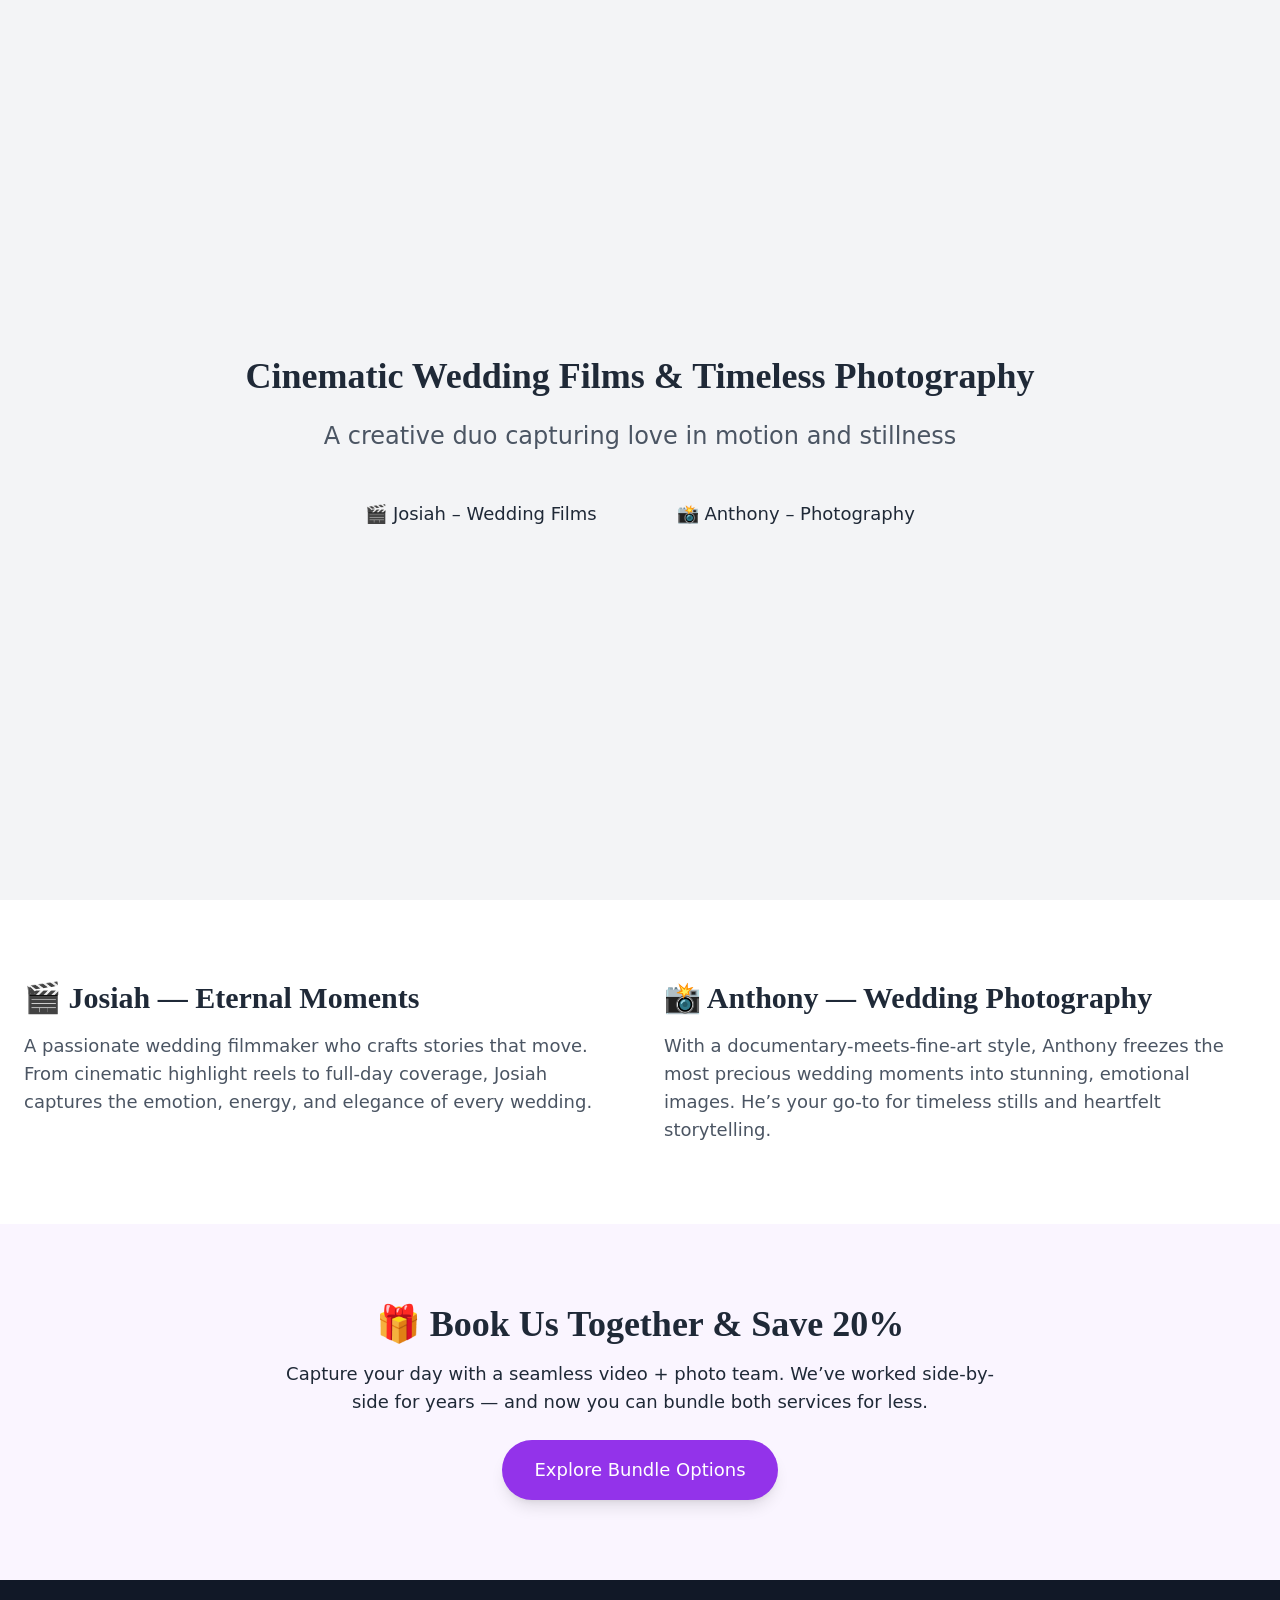
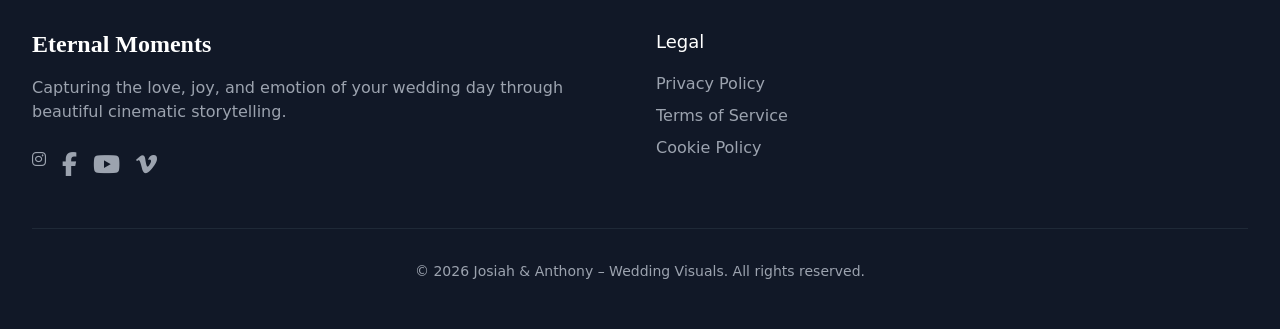
==== commit 72b579cc: "Add files via upload" ====
--- a/index.html
+++ b/index.html
@@ -15,7 +15,7 @@
     <div>
       <h1 class="text-4xl md:text-6xl font-serif font-bold mb-6">Cinematic Wedding Films & Timeless Photography</h1>
       <p class="text-xl md:text-2xl text-gray-600 dark:text-gray-300 mb-8">A creative duo capturing love in motion and stillness</p>
-      <div class="flex flex-col sm:flex-row justify-center gap-6">
+      <div class="flex flex-col sm:flex-row justify-center gap-4 sm:gap-8">
         <a href="josiah.html" class="bg-gray-200 dark:bg-gray-700 text-gray-800 dark:text-gray-100 px-8 py-4 rounded-full shadow hover:bg-purple-600 dark:hover:bg-purple-600 hover:text-white transition duration-300 text-lg font-medium">🎬 Josiah – Wedding Films</a>
         <a href="anthony.html" class="bg-gray-200 dark:bg-gray-700 text-gray-800 dark:text-gray-100 px-8 py-4 rounded-full shadow hover:bg-purple-600 dark:hover:bg-purple-600 hover:text-white transition duration-300 text-lg font-medium">📸 Anthony – Photography</a>
       </div>
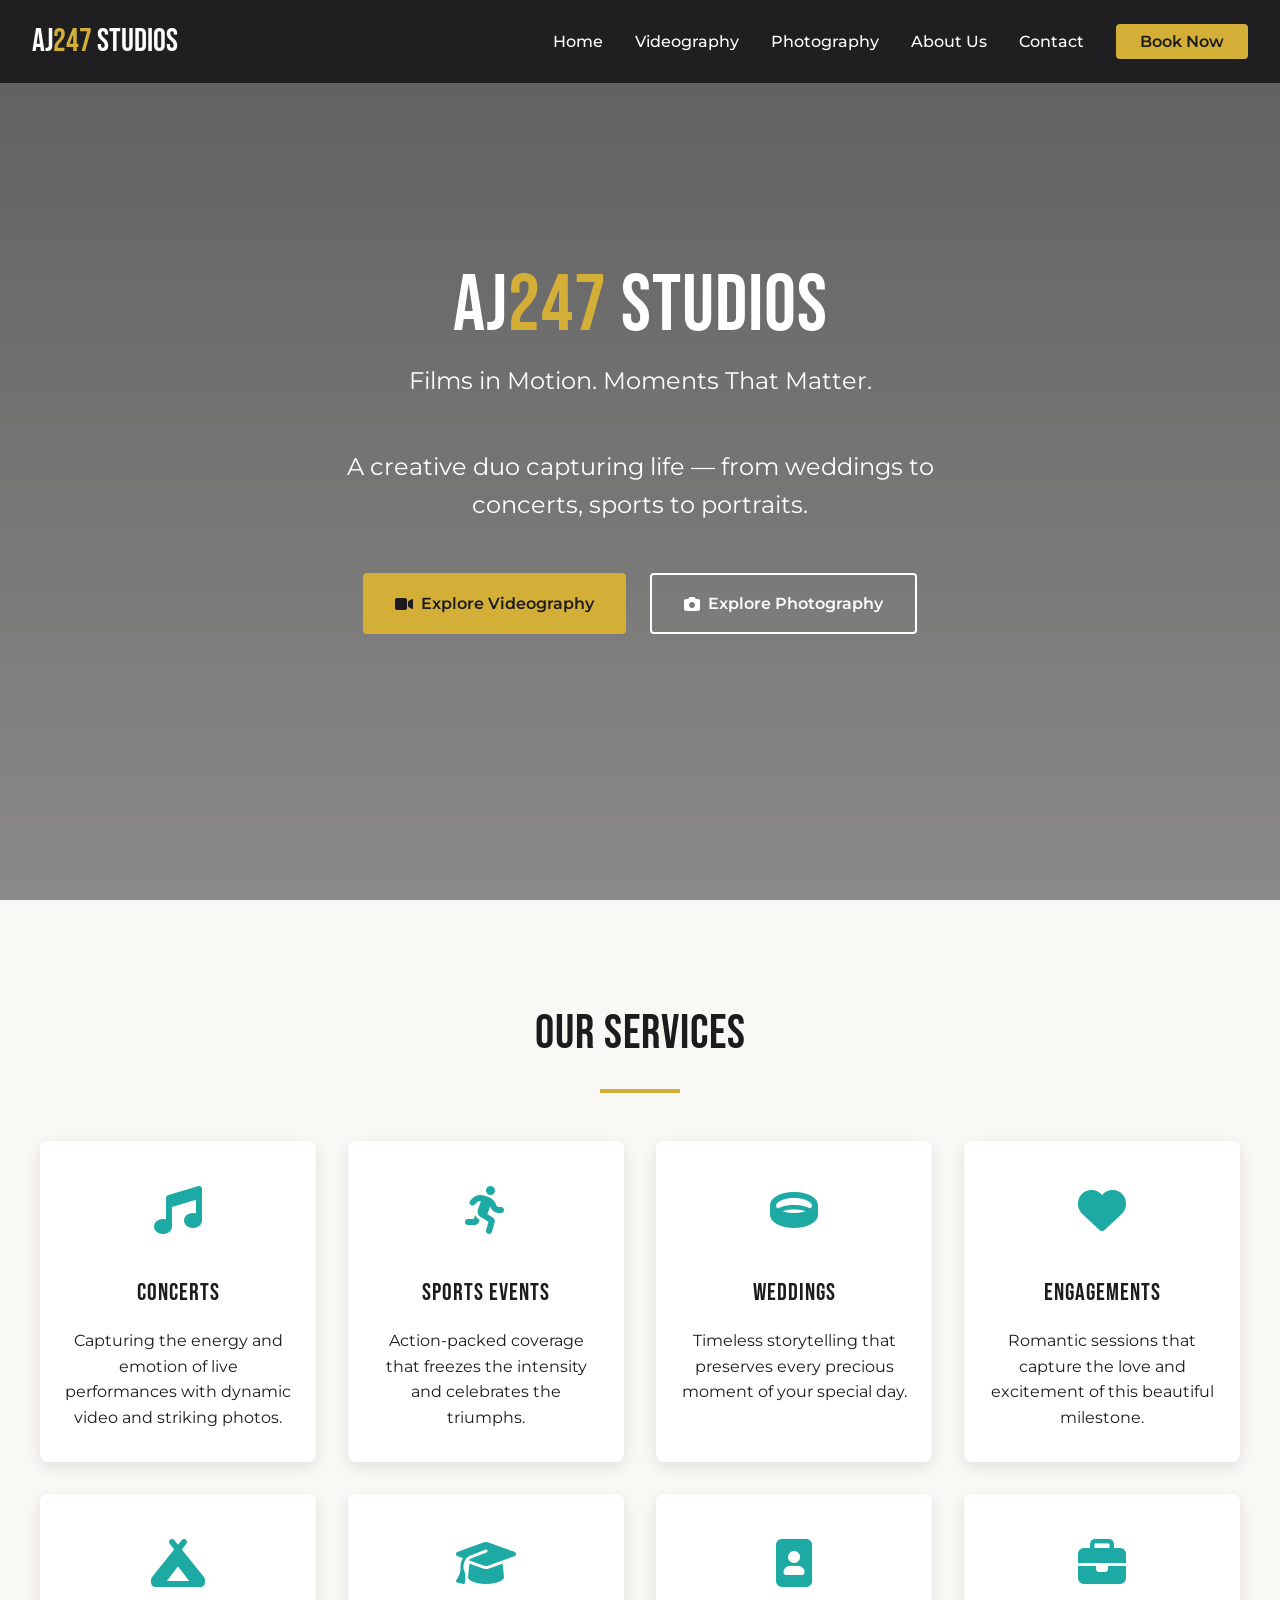
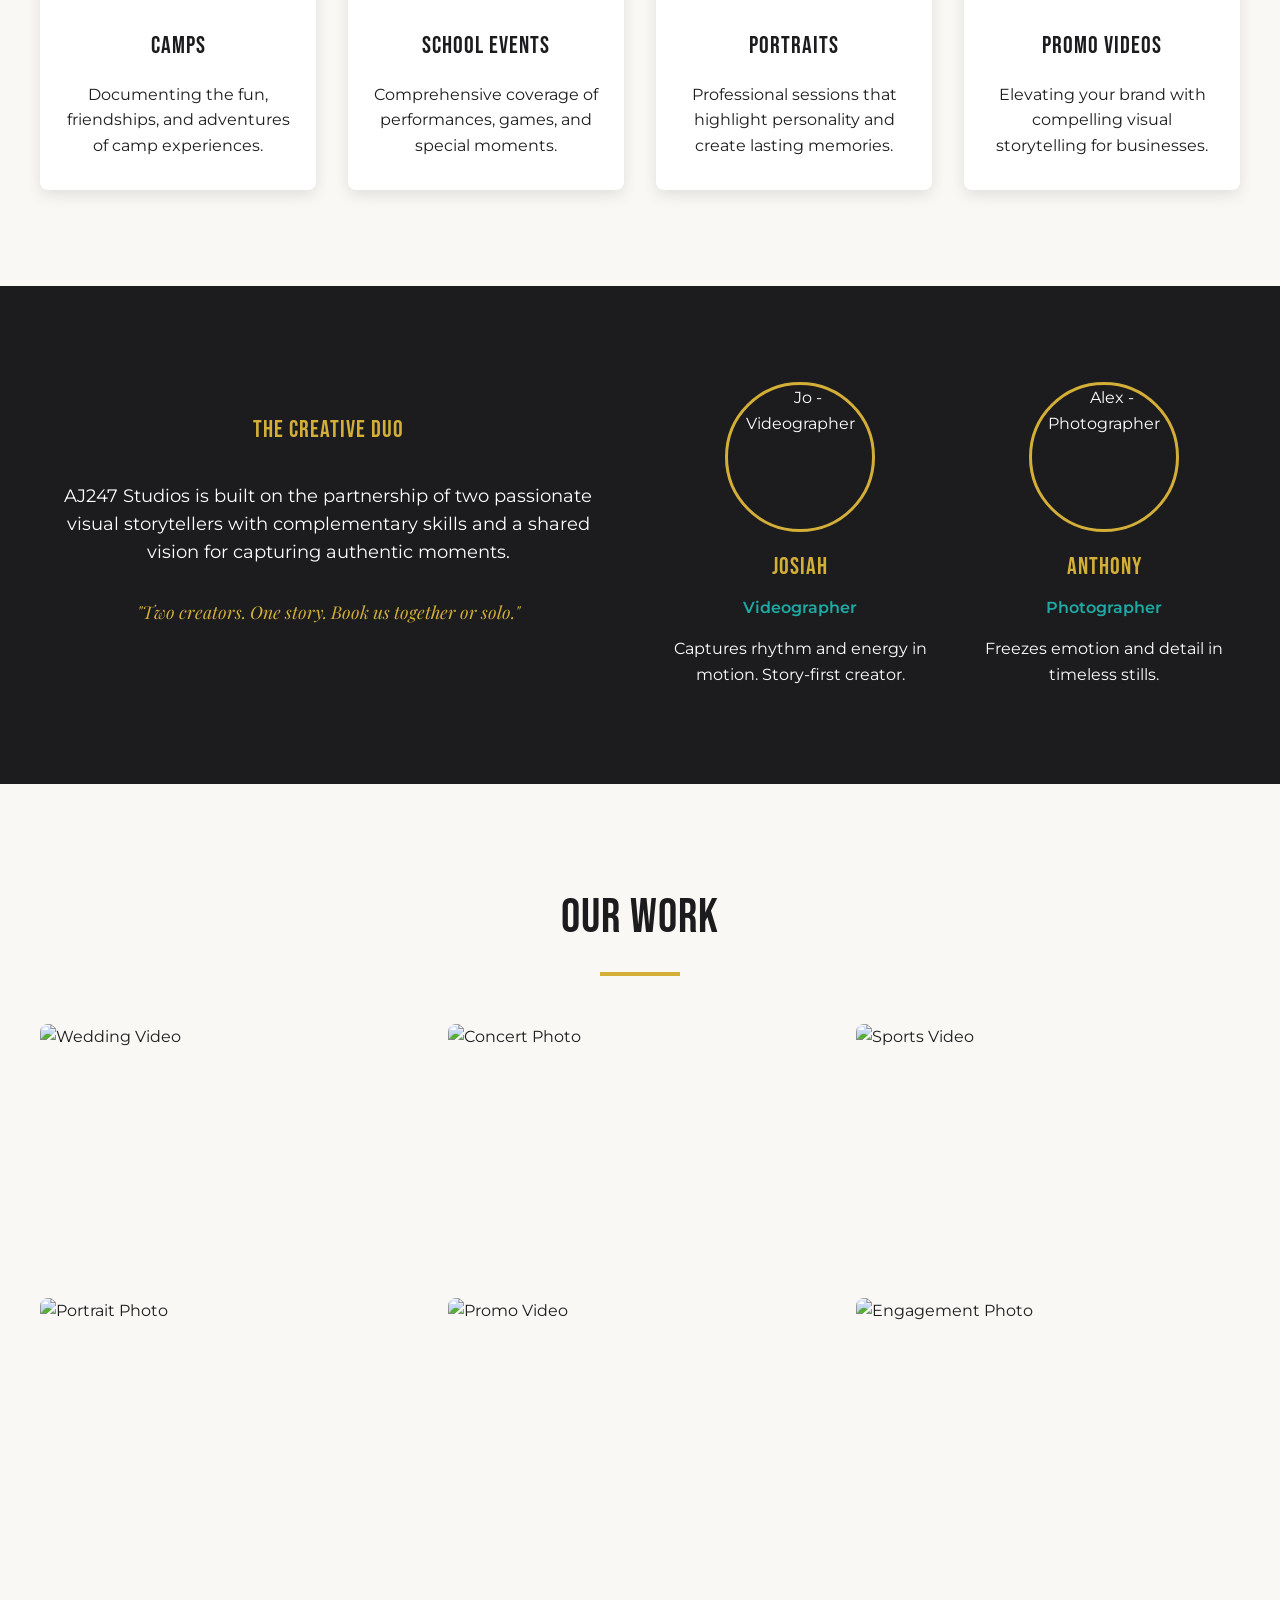
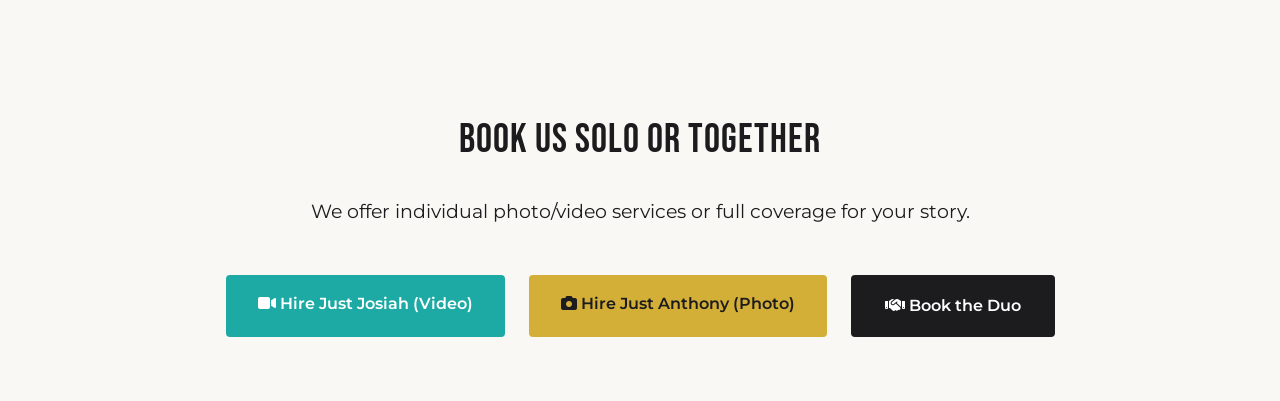
==== commit c43044ac: "Add files via upload" ====
--- a/index.html
+++ b/index.html
@@ -1,105 +1,741 @@
 <!DOCTYPE html>
-<html lang="en" class="scroll-smooth">
+<html lang="en">
 <head>
-  <meta charset="UTF-8" />
-  <meta name="viewport" content="width=device-width, initial-scale=1">
-  <link rel="stylesheet" href="https://cdnjs.cloudflare.com/ajax/libs/font-awesome/6.4.0/css/all.min.css" />
-  <title>Josiah & Anthony | Wedding Film + Photography</title>
-  <link rel="stylesheet" href="tailwind.css" />
-  <link rel="stylesheet" href="styles.css" />
+    <meta charset="UTF-8">
+    <meta name="viewport" content="width=device-width, initial-scale=1.0">
+    <title>AJ247 Studios | Films in Motion. Moments That Matter.</title>
+    <link rel="preconnect" href="https://fonts.googleapis.com">
+    <link rel="preconnect" href="https://fonts.gstatic.com" crossorigin>
+    <link href="https://fonts.googleapis.com/css2?family=Bebas+Neue&family=Montserrat:wght@300;400;500;600;700&family=Playfair+Display:ital,wght@0,400;0,500;1,400&display=swap" rel="stylesheet">
+    <link rel="stylesheet" href="https://cdnjs.cloudflare.com/ajax/libs/font-awesome/6.4.0/css/all.min.css">
+    <style>
+        :root {
+            --charcoal: #1C1C1E;
+            --gold: #D4AF37;
+            --teal: #1DAAA4;
+            --cream: #F9F8F4;
+            --blush: #F6D4CB;
+        }
+
+        * {
+            margin: 0;
+            padding: 0;
+            box-sizing: border-box;
+        }
+
+        body {
+            font-family: 'Montserrat', sans-serif;
+            color: var(--charcoal);
+            line-height: 1.6;
+            background-color: var(--cream);
+        }
+
+        h1, h2, h3, h4, h5, h6 {
+            font-family: 'Bebas Neue', sans-serif;
+            text-transform: uppercase;
+            letter-spacing: 1px;
+            font-weight: normal;
+        }
+
+        .script-font {
+            font-family: 'Playfair Display', serif;
+            font-style: italic;
+            text-transform: none;
+        }
+
+        /* Header/Navigation */
+        header {
+            position: fixed;
+            top: 0;
+            left: 0;
+            width: 100%;
+            background-color: rgba(28, 28, 30, 0.95);
+            padding: 1rem 2rem;
+            display: flex;
+            justify-content: space-between;
+            align-items: center;
+            z-index: 1000;
+            transition: all 0.3s ease;
+        }
+
+        .logo {
+            font-family: 'Bebas Neue', sans-serif;
+            font-size: 2rem;
+            color: white;
+            text-decoration: none;
+        }
+
+        .logo span {
+            color: var(--gold);
+        }
+
+        nav ul {
+            display: flex;
+            list-style: none;
+        }
+
+        nav ul li {
+            margin-left: 2rem;
+        }
+
+        nav ul li a {
+            color: white;
+            text-decoration: none;
+            font-weight: 500;
+            transition: color 0.3s;
+        }
+
+        nav ul li a:hover {
+            color: var(--gold);
+        }
+
+        .nav-btn {
+            background-color: var(--gold);
+            color: var(--charcoal);
+            padding: 0.5rem 1.5rem;
+            border-radius: 4px;
+            font-weight: 600;
+            transition: all 0.3s;
+        }
+
+        .nav-btn:hover {
+            background-color: var(--teal);
+            color: white;
+        }
+
+        .hamburger {
+            display: none;
+            cursor: pointer;
+            color: white;
+            font-size: 1.5rem;
+        }
+
+        /* Hero Section */
+        .hero {
+            height: 100vh;
+            min-height: 600px;
+            background: linear-gradient(rgba(28, 28, 30, 0.7), rgba(28, 28, 30, 0.5)), 
+                        url('https://images.unsplash.com/photo-1514525253161-7a46d19cd819?ixlib=rb-4.0.3&ixid=M3wxMjA3fDB8MHxwaG90by1wYWdlfHx8fGVufDB8fHx8fA%3D%3D&auto=format&fit=crop&w=2070&q=80') no-repeat center center/cover;
+            display: flex;
+            flex-direction: column;
+            justify-content: center;
+            align-items: center;
+            text-align: center;
+            color: white;
+            padding: 0 2rem;
+        }
+
+        .hero h1 {
+            font-size: 5rem;
+            margin-bottom: 1rem;
+            line-height: 1;
+        }
+
+        .hero h1 span {
+            color: var(--gold);
+        }
+
+        .hero p {
+            font-size: 1.5rem;
+            max-width: 700px;
+            margin-bottom: 3rem;
+        }
+
+        .hero-btns {
+            display: flex;
+            gap: 1.5rem;
+        }
+
+        .btn {
+            padding: 1rem 2rem;
+            border-radius: 4px;
+            font-weight: 600;
+            text-decoration: none;
+            transition: all 0.3s;
+            display: inline-flex;
+            align-items: center;
+            gap: 0.5rem;
+        }
+
+        .btn-primary {
+            background-color: var(--gold);
+            color: var(--charcoal);
+        }
+
+        .btn-primary:hover {
+            background-color: var(--teal);
+            color: white;
+        }
+
+        .btn-secondary {
+            background-color: transparent;
+            color: white;
+            border: 2px solid white;
+        }
+
+        .btn-secondary:hover {
+            background-color: white;
+            color: var(--charcoal);
+        }
+
+        /* Services Section */
+        .section {
+            padding: 6rem 2rem;
+        }
+
+        .section-title {
+            text-align: center;
+            font-size: 3rem;
+            margin-bottom: 3rem;
+            position: relative;
+        }
+
+        .section-title:after {
+            content: '';
+            display: block;
+            width: 80px;
+            height: 4px;
+            background-color: var(--gold);
+            margin: 1rem auto;
+        }
+
+        .services-grid {
+            display: grid;
+            grid-template-columns: repeat(auto-fit, minmax(250px, 1fr));
+            gap: 2rem;
+            max-width: 1200px;
+            margin: 0 auto;
+        }
+
+        .service-card {
+            background-color: white;
+            border-radius: 8px;
+            overflow: hidden;
+            box-shadow: 0 5px 15px rgba(0, 0, 0, 0.1);
+            transition: transform 0.3s, box-shadow 0.3s;
+            text-align: center;
+            padding: 2rem 1.5rem;
+        }
+
+        .service-card:hover {
+            transform: translateY(-10px);
+            box-shadow: 0 15px 30px rgba(0, 0, 0, 0.15);
+        }
+
+        .service-icon {
+            font-size: 3rem;
+            margin-bottom: 1.5rem;
+            color: var(--teal);
+        }
+
+        .service-card h3 {
+            font-size: 1.5rem;
+            margin-bottom: 1rem;
+        }
+
+        /* About Section */
+        .about {
+            background-color: var(--charcoal);
+            color: white;
+        }
+
+        .about-container {
+            max-width: 1200px;
+            margin: 0 auto;
+            display: grid;
+            grid-template-columns: 1fr 1fr;
+            gap: 3rem;
+            align-items: center;
+        }
+
+        .about-text {
+            text-align: center;
+        }
+
+        .about-text h2 {
+            color: var(--gold);
+            margin-bottom: 2rem;
+        }
+
+        .about-text p {
+            margin-bottom: 2rem;
+            font-size: 1.1rem;
+        }
+
+        .about-tagline {
+            font-family: 'Playfair Display', serif;
+            font-style: italic;
+            font-size: 1.5rem;
+            color: var(--gold);
+            margin-top: 2rem;
+        }
+
+        .team-members {
+            display: grid;
+            grid-template-columns: 1fr 1fr;
+            gap: 2rem;
+        }
+
+        .team-member {
+            text-align: center;
+        }
+
+        .member-photo {
+            width: 150px;
+            height: 150px;
+            border-radius: 50%;
+            object-fit: cover;
+            border: 3px solid var(--gold);
+            margin: 0 auto 1rem;
+            display: block;
+        }
+
+        .member-name {
+            color: var(--gold);
+            font-size: 1.5rem;
+            margin-bottom: 0.5rem;
+        }
+
+        .member-role {
+            color: var(--teal);
+            font-weight: 600;
+            margin-bottom: 1rem;
+        }
+
+        /* Portfolio Section */
+        .portfolio-grid {
+            display: grid;
+            grid-template-columns: repeat(auto-fit, minmax(300px, 1fr));
+            gap: 1.5rem;
+            max-width: 1200px;
+            margin: 0 auto;
+        }
+
+        .portfolio-item {
+            position: relative;
+            border-radius: 8px;
+            overflow: hidden;
+            height: 250px;
+        }
+
+        .portfolio-img {
+            width: 100%;
+            height: 100%;
+            object-fit: cover;
+            transition: transform 0.5s;
+        }
+
+        .portfolio-overlay {
+            position: absolute;
+            top: 0;
+            left: 0;
+            width: 100%;
+            height: 100%;
+            background-color: rgba(28, 28, 30, 0.7);
+            display: flex;
+            justify-content: center;
+            align-items: center;
+            opacity: 0;
+            transition: opacity 0.3s;
+        }
+
+        .portfolio-item:hover .portfolio-overlay {
+            opacity: 1;
+        }
+
+        .portfolio-item:hover .portfolio-img {
+            transform: scale(1.1);
+        }
+
+        .portfolio-icon {
+            color: white;
+            font-size: 3rem;
+        }
+
+        .video-icon {
+            color: var(--teal);
+        }
+
+        .photo-icon {
+            color: var(--gold);
+        }
+
+        /* Booking CTA */
+        .booking-cta {
+            background-color: var(--cream);
+            text-align: center;
+            padding: 4rem 2rem;
+        }
+
+        .booking-cta h2 {
+            font-size: 2.5rem;
+            margin-bottom: 1.5rem;
+            color: var(--charcoal);
+        }
+
+        .booking-cta p {
+            font-size: 1.2rem;
+            max-width: 700px;
+            margin: 0 auto 3rem;
+        }
+
+        .booking-btns {
+            display: flex;
+            justify-content: center;
+            gap: 1.5rem;
+            flex-wrap: wrap;
+        }
+
+        .booking-btn {
+            padding: 1rem 2rem;
+            border-radius: 4px;
+            font-weight: 600;
+            text-decoration: none;
+            transition: all 0.3s;
+            min-width: 200px;
+            text-align: center;
+        }
+
+        .video-btn {
+            background-color: var(--teal);
+            color: white;
+        }
+
+        .video-btn:hover {
+            background-color: var(--charcoal);
+        }
+
+        .photo-btn {
+            background-color: var(--gold);
+            color: var(--charcoal);
+        }
+
+        .photo-btn:hover {
+            background-color: var(--charcoal);
+            color: white;
+        }
+
+        .duo-btn {
+            background-color: var(--charcoal);
+            color: white;
+            border: 2px solid var(--charcoal);
+        }
+
+        .duo-btn:hover {
+            background-color: transparent;
+            color: var(--charcoal);
+        }
+
+        /* Footer */
+        footer {
+            background-color: var(--charcoal);
+            color: white;
+            padding: 4rem 2rem 2rem;
+        }
+
+        .footer-container {
+            max-width: 1200px;
+            margin: 0 auto;
+            display: grid;
+            grid-template-columns: repeat(auto-fit, minmax(200px, 1fr));
+            gap: 2rem;
+        }
+
+        .footer-logo {
+            font-family: 'Bebas Neue', sans-serif;
+            font-size: 2rem;
+            color: white;
+            margin-bottom: 1rem;
+            display: block;
+        }
+
+        .footer-logo span {
+            color: var(--gold);
+        }
+
+        .footer-links h3 {
+            font-size: 1.2rem;
+            margin-bottom: 1rem;
+            color: var(--gold);
+        }
+
+        .footer-links ul {
+            list-style: none;
+        }
+
+        .footer-links ul li {
+            margin-bottom: 0.5rem;
+        }
+
+        .footer-links ul li a {
+            color: white;
+            text-decoration: none;
+            transition: color 0.3s;
+        }
+
+        .footer-links ul li a:hover {
+            color: var(--teal);
+        }
+
+        .social-links {
+            display: flex;
+            gap: 1rem;
+            margin-top: 1rem;
+        }
+
+        .social-links a {
+            color: white;
+            font-size: 1.5rem;
+            transition: color 0.3s;
+        }
+
+        .social-links a:hover {
+            color: var(--gold);
+        }
+
+        .copyright {
+            text-align: center;
+            margin-top: 3rem;
+            padding-top: 2rem;
+            border-top: 1px solid rgba(255, 255, 255, 0.1);
+            font-size: 0.9rem;
+            color: rgba(255, 255, 255, 0.7);
+        }
+
+        /* Mobile Styles */
+        @media (max-width: 768px) {
+            .hamburger {
+                display: block;
+            }
+
+            nav ul {
+                position: fixed;
+                top: 80px;
+                left: -100%;
+                width: 100%;
+                height: calc(100vh - 80px);
+                background-color: var(--charcoal);
+                flex-direction: column;
+                align-items: center;
+                justify-content: center;
+                transition: left 0.3s;
+            }
+
+            nav ul.active {
+                left: 0;
+            }
+
+            nav ul li {
+                margin: 1rem 0;
+            }
+
+            .hero h1 {
+                font-size: 3.5rem;
+            }
+
+            .hero p {
+                font-size: 1.2rem;
+            }
+
+            .hero-btns {
+                flex-direction: column;
+                width: 100%;
+                max-width: 300px;
+            }
+
+            .about-container {
+                grid-template-columns: 1fr;
+            }
+
+            .team-members {
+                grid-template-columns: 1fr;
+                margin-top: 3rem;
+            }
+
+            .booking-btns {
+                flex-direction: column;
+                align-items: center;
+            }
+        }
+
+        /* Animations */
+        @keyframes fadeIn {
+            from { opacity: 0; transform: translateY(20px); }
+            to { opacity: 1; transform: translateY(0); }
+        }
+
+        .fade-in {
+            animation: fadeIn 1s ease forwards;
+        }
+
+        .delay-1 {
+            animation-delay: 0.2s;
+        }
+
+        .delay-2 {
+            animation-delay: 0.4s;
+        }
+
+        .delay-3 {
+            animation-delay: 0.6s;
+        }
+    </style>
 </head>
-<body class="font-sans bg-white text-gray-800 dark:bg-gray-900 dark:text-gray-100">
-
-  <!-- Hero -->
-  <header class="min-h-screen flex items-center justify-center bg-gray-100 dark:bg-gray-800 text-center px-6">
-    <div>
-      <h1 class="text-4xl md:text-6xl font-serif font-bold mb-6">Cinematic Wedding Films & Timeless Photography</h1>
-      <p class="text-xl md:text-2xl text-gray-600 dark:text-gray-300 mb-8">A creative duo capturing love in motion and stillness</p>
-      <div class="flex flex-col sm:flex-row justify-center gap-4 sm:gap-8">
-        <a href="josiah.html" class="bg-gray-200 dark:bg-gray-700 text-gray-800 dark:text-gray-100 px-8 py-4 rounded-full shadow hover:bg-purple-600 dark:hover:bg-purple-600 hover:text-white transition duration-300 text-lg font-medium">🎬 Josiah – Wedding Films</a>
-        <a href="anthony.html" class="bg-gray-200 dark:bg-gray-700 text-gray-800 dark:text-gray-100 px-8 py-4 rounded-full shadow hover:bg-purple-600 dark:hover:bg-purple-600 hover:text-white transition duration-300 text-lg font-medium">📸 Anthony – Photography</a>
-      </div>
-    </div>
-  </header>
-
-  <!-- About Duo -->
-  <section class="py-20 bg-white dark:bg-gray-900 text-gray-800 dark:text-gray-100">
-    <div class="max-w-6xl mx-auto px-6">
-      <div class="grid md:grid-cols-2 gap-12">
-        <div>
-          <h2 class="text-3xl font-serif font-bold mb-4">🎬 Josiah — Eternal Moments</h2>
-          <p class="text-lg text-gray-600 dark:text-gray-300">
-            A passionate wedding filmmaker who crafts stories that move. From cinematic highlight reels to full-day coverage, Josiah captures the emotion, energy, and elegance of every wedding.
-          </p>
+<body>
+    <!-- Header/Navigation -->
+    <header>
+        <a href="#" class="logo">AJ<span>247</span> Studios</a>
+        <div class="hamburger" id="hamburger">
+            <i class="fas fa-bars"></i>
         </div>
-        <div>
-          <h2 class="text-3xl font-serif font-bold mb-4">📸 Anthony — Wedding Photography</h2>
-          <p class="text-lg text-gray-600 dark:text-gray-300">
-            With a documentary-meets-fine-art style, Anthony freezes the most precious wedding moments into stunning, emotional images. He’s your go-to for timeless stills and heartfelt storytelling.
-          </p>
+        <nav>
+            <ul id="nav-menu">
+                <li><a href="#home">Home</a></li>
+                <li><a href="josiah.html">Videography</a></li>
+                <li><a href="anthony.html">Photography</a></li>
+                <li><a href="about.html">About Us</a></li>
+                <li><a href="contact.html">Contact</a></li>
+                <li><a href="contact.html#booking" class="nav-btn">Book Now</a></li>
+            </ul>
+        </nav>
+    </header>
+
+    <!-- Hero Section -->
+    <section class="hero">
+        <h1 class="fade-in">AJ<span>247</span> Studios</h1>
+        <p class="fade-in delay-1">Films in Motion. Moments That Matter.</p>
+        <p class="fade-in delay-1">A creative duo capturing life — from weddings to concerts, sports to portraits.</p>
+        <div class="hero-btns fade-in delay-2">
+            <a href="josiah.html" class="btn btn-primary"><i class="fas fa-video"></i> Explore Videography</a>
+            <a href="anthony.html" class="btn btn-secondary"><i class="fas fa-camera"></i> Explore Photography</a>
         </div>
-      </div>
-    </div>
-  </section>
-
-  <!-- Bundle CTA -->
-  <section class="py-20 bg-purple-50 dark:bg-purple-900 text-center text-gray-800 dark:text-gray-100">
-    <div class="max-w-3xl mx-auto px-6">
-      <h2 class="text-4xl font-serif font-bold mb-4">🎁 Book Us Together & Save 20%</h2>
-      <p class="text-lg mb-6">Capture your day with a seamless video + photo team. We’ve worked side-by-side for years — and now you can bundle both services for less.</p>
-      <a href="bundle.html" class="inline-block bg-purple-600 hover:bg-purple-700 text-white px-8 py-4 rounded-full shadow-lg transition duration-300 text-lg font-medium">Explore Bundle Options</a>
-    </div>
-  </section>
-
-  <!-- Footer -->
-    <footer class="bg-gray-900 dark:bg-black text-gray-400 dark:text-gray-300 py-12">
-        <div class="max-w-7xl mx-auto px-4 sm:px-6 lg:px-8">
-            <div class="grid grid-cols-1 md:grid-cols-4 gap-8">
-                <div class="md:col-span-2">
-                    <h3 class="text-2xl font-serif font-bold text-white mb-4" translate="no">Eternal Moments</h3>
-                    <p class="mb-6">
-                        Capturing the love, joy, and emotion of your wedding day through beautiful cinematic storytelling.
-                    </p>
-                    <div class="flex space-x-4">
-                        <a 
-                            href="https://www.instagram.com/eternalmomentsprod"
-                            target="_blank"
-                            rel="noopener noreferrer"
-                            aria-label="Instagram"
-                            class="text-gray-400 hover:text-purple-400 transition duration-300 dark:text-gray-300 dark:hover:text-white">
-                        <i class="fab fa-instagram" aria-hidden="true"></i>
-                        <span class="sr-only">Instagram</span>
-                        </a>
-
-                            <a href="#" class="text-gray-400 hover:text-white transition duration-300 dark:text-gray-300 dark:hover:text-white">
-                                <i class="fab fa-facebook-f text-2xl"></i>
-                            </a>
-                            <a href="#" class="text-gray-400 hover:text-white transition duration-300 dark:text-gray-300 dark:hover:text-white">
-                                <i class="fab fa-youtube text-2xl"></i>
-                            </a>
-                            <a href="#" class="text-gray-400 hover:text-white transition duration-300 dark:text-gray-300 dark:hover:text-white">
-                                <i class="fab fa-vimeo-v text-2xl"></i>
-                        </a>
-                    </div>
+    </section>
+
+    <!-- Services Section -->
+    <section class="section">
+        <h2 class="section-title">Our Services</h2>
+        <div class="services-grid">
+            <div class="service-card fade-in">
+                <div class="service-icon"><i class="fas fa-music"></i></div>
+                <h3>Concerts</h3>
+                <p>Capturing the energy and emotion of live performances with dynamic video and striking photos.</p>
+            </div>
+            <div class="service-card fade-in delay-1">
+                <div class="service-icon"><i class="fas fa-running"></i></div>
+                <h3>Sports Events</h3>
+                <p>Action-packed coverage that freezes the intensity and celebrates the triumphs.</p>
+            </div>
+            <div class="service-card fade-in delay-2">
+                <div class="service-icon"><i class="fas fa-ring"></i></div>
+                <h3>Weddings</h3>
+                <p>Timeless storytelling that preserves every precious moment of your special day.</p>
+            </div>
+            <div class="service-card fade-in">
+                <div class="service-icon"><i class="fas fa-heart"></i></div>
+                <h3>Engagements</h3>
+                <p>Romantic sessions that capture the love and excitement of this beautiful milestone.</p>
+            </div>
+            <div class="service-card fade-in delay-1">
+                <div class="service-icon"><i class="fas fa-campground"></i></div>
+                <h3>Camps</h3>
+                <p>Documenting the fun, friendships, and adventures of camp experiences.</p>
+            </div>
+            <div class="service-card fade-in delay-2">
+                <div class="service-icon"><i class="fas fa-graduation-cap"></i></div>
+                <h3>School Events</h3>
+                <p>Comprehensive coverage of performances, games, and special moments.</p>
+            </div>
+            <div class="service-card fade-in">
+                <div class="service-icon"><i class="fas fa-portrait"></i></div>
+                <h3>Portraits</h3>
+                <p>Professional sessions that highlight personality and create lasting memories.</p>
+            </div>
+            <div class="service-card fade-in delay-1">
+                <div class="service-icon"><i class="fas fa-briefcase"></i></div>
+                <h3>Promo Videos</h3>
+                <p>Elevating your brand with compelling visual storytelling for businesses.</p>
+            </div>
+        </div>
+    </section>
+
+    <!-- About Section -->
+    <section class="section about">
+        <div class="about-container">
+            <div class="about-text">
+                <h2>The Creative Duo</h2>
+                <p>AJ247 Studios is built on the partnership of two passionate visual storytellers with complementary skills and a shared vision for capturing authentic moments.</p>
+                <p class="about-tagline">"Two creators. One story. Book us together or solo."</p>
+            </div>
+            <div class="team-members">
+                <div class="team-member fade-in">
+                    <img src="https://images.unsplash.com/photo-1557862921-37829c790f19?ixlib=rb-4.0.3&ixid=M3wxMjA3fDB8MHxwaG90by1wYWdlfHx8fGVufDB8fHx8fA%3D%3D&auto=format&fit=crop&w=2071&q=80" alt="Jo - Videographer" class="member-photo">
+                    <h3 class="member-name">Josiah</h3>
+                    <p class="member-role">Videographer</p>
+                    <p>Captures rhythm and energy in motion. Story-first creator.</p>
                 </div>
-                    <div>
-                        <h4 class="text-white font-medium text-lg mb-4" translate="no">Legal</h4>
-                        <ul class="space-y-2">
-                            <li><a href="privacy.html" class="hover:text-white transition duration-300" translate="no">Privacy Policy</a></li>
-                            <li><a href="terms.html" class="hover:text-white transition duration-300" translate="no">Terms of Service</a></li>
-                            <li><a href="cookies.html" class="hover:text-white transition duration-300" translate="no">Cookie Policy</a></li>
-                        </ul>
-                    </div>
+                <div class="team-member fade-in delay-1">
+                    <img src="https://images.unsplash.com/photo-1573496359142-b8d87734a5a2?ixlib=rb-4.0.3&ixid=M3wxMjA3fDB8MHxwaG90by1wYWdlfHx8fGVufDB8fHx8fA%3D%3D&auto=format&fit=crop&w=1976&q=80" alt="Alex - Photographer" class="member-photo">
+                    <h3 class="member-name">Anthony</h3>
+                    <p class="member-role">Photographer</p>
+                    <p>Freezes emotion and detail in timeless stills.</p>
                 </div>
-                
-                <div class="border-t border-gray-800 mt-12 pt-8 text-sm text-center">
-                    <p translate="no">
-                        <span id="copyright-year"></span> Josiah & Anthony – Wedding Visuals. All rights reserved.
-                    </p>
+            </div>
+        </div>
+    </section>
+
+    <!-- Portfolio Section -->
+    <section class="section">
+        <h2 class="section-title">Our Work</h2>
+        <div class="portfolio-grid">
+            <div class="portfolio-item fade-in">
+                <img src="https://images.unsplash.com/photo-1519671482749-fd09be7ccebf?ixlib=rb-4.0.3&ixid=M3wxMjA3fDB8MHxwaG90by1wYWdlfHx8fGVufDB8fHx8fA%3D%3D&auto=format&fit=crop&w=2070&q=80" alt="Wedding Video" class="portfolio-img">
+                <div class="portfolio-overlay">
+                    <i class="fas fa-play portfolio-icon video-icon"></i>
                 </div>
             </div>
-    </footer>
-
-  <script defer src="script.js"></script>
-</body>
-</html>
+            <div class="portfolio-item fade-in delay-1">
+                <img src="https://images.unsplash.com/photo-1492684223066-81342ee5ff30?ixlib=rb-4.0.3&ixid=M3wxMjA3fDB8MHxwaG90by1wYWdlfHx8fGVufDB8fHx8fA%3D%3D&auto=format&fit=crop&w=2070&q=80" alt="Concert Photo" class="portfolio-img">
+                <div class="portfolio-overlay">
+                    <i class="fas fa-expand portfolio-icon photo-icon"></i>
+                </div>
+            </div>
+            <div class="portfolio-item fade-in delay-2">
+                <img src="https://images.unsplash.com/photo-1547347298-4074fc3086f0?ixlib=rb-4.0.3&ixid=M3wxMjA3fDB8MHxwaG90by1wYWdlfHx8fGVufDB8fHx8fA%3D%3D&auto=format&fit=crop&w=2070&q=80" alt="Sports Video" class="portfolio-img">
+                <div class="portfolio-overlay">
+                    <i class="fas fa-play portfolio-icon video-icon"></i>
+                </div>
+            </div>
+            <div class="portfolio-item fade-in">
+                <img src="https://images.unsplash.com/photo-1518621736915-f3b1c41bfd00?ixlib=rb-4.0.3&ixid=M3wxMjA3fDB8MHxwaG90by1wYWdlfHx8fGVufDB8fHx8fA%3D%3D&auto=format&fit=crop&w=2070&q=80" alt="Portrait Photo" class="portfolio-img">
+                <div class="portfolio-overlay">
+                    <i class="fas fa-expand portfolio-icon photo-icon"></i>
+                </div>
+            </div>
+            <div class="portfolio-item fade-in delay-1">
+                <img src="https://images.unsplash.com/photo-1514525253161-7a46d19cd819?ixlib=rb-4.0.3&ixid=M3wxMjA3fDB8MHxwaG90by1wYWdlfHx8fGVufDB8fHx8fA%3D%3D&auto=format&fit=crop&w=2070&q=80" alt="Promo Video" class="portfolio-img">
+                <div class="portfolio-overlay">
+                    <i class="fas fa-play portfolio-icon video-icon"></i>
+                </div>
+            </div>
+            <div class="portfolio-item fade-in delay-2">
+                <img src="https://images.unsplash.com/photo-1523438885200-e635ba2c371e?ixlib=rb-4.0.3&ixid=M3wxMjA3fDB8MHxwaG90by1wYWdlfHx8fGVufDB8fHx8fA%3D%3D&auto=format&fit=crop&w=1974&q=80" alt="Engagement Photo" class="portfolio-img">
+                <div class="portfolio-overlay">
+                    <i class="fas fa-expand portfolio-icon photo-icon"></i>
+                </div>
+            </div>
+        </div>
+    </section>
+
+    <!-- Booking CTA -->
+    <section class="booking-cta">
+        <h2>Book Us Solo or Together</h2>
+        <p>We offer individual photo/video services or full coverage for your story.</p>
+        <div class="booking-btns">
+            <a href="#" class="booking-btn video-btn"><i class="fas fa-video"></i> Hire Just Josiah (Video)</a>
+            <a href="#" class="booking-btn photo-btn"><i class="fas fa-camera"></i> Hire Just Anthony (Photo)</a>
+            <a href="#" class="booking-btn duo-btn"><i class="fas fa-handshake"></i> Book the Duo</a>
+        </div>
+    </section>
+
+   
+</html>
